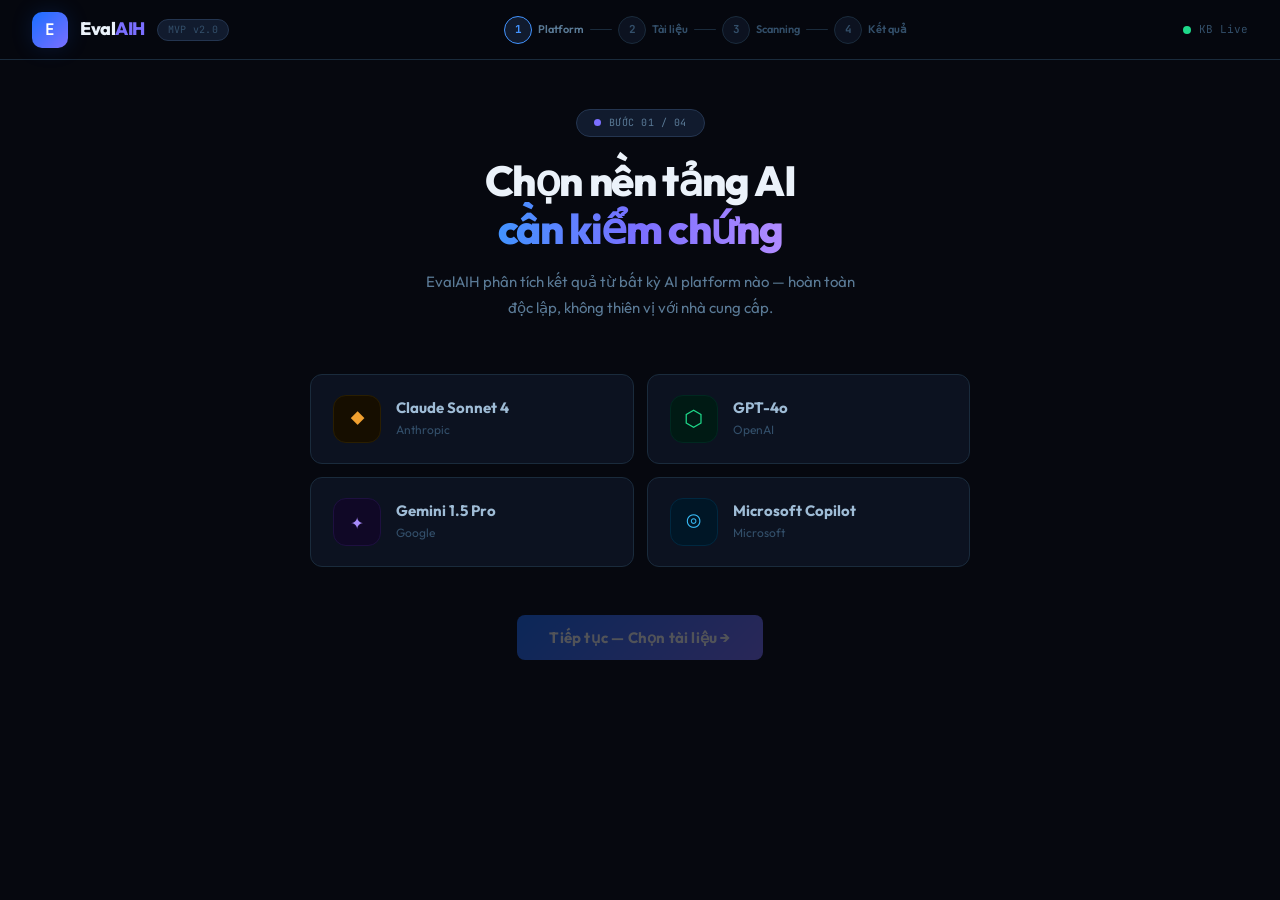
==== index.html @ b92c680d "Add files via upload" ====
<!DOCTYPE html>
<html lang="vi">
<head>
<meta charset="UTF-8">
<meta name="viewport" content="width=device-width, initial-scale=1.0">
<title>EvalAIH — AI Healthcare Evaluation | HealthV</title>
<link rel="preconnect" href="https://fonts.googleapis.com">
<link href="https://fonts.googleapis.com/css2?family=Outfit:wght@300;400;500;600;700;800&family=JetBrains+Mono:wght@400;500;600&display=swap" rel="stylesheet">
<style>
/* =============================================
   RESET & BASE
============================================= */
*, *::before, *::after { box-sizing: border-box; margin: 0; padding: 0; }
html { scroll-behavior: smooth; }
body {
  font-family: 'Outfit', sans-serif;
  background: #06080F;
  color: #C9D8EC;
  min-height: 100vh;
  -webkit-font-smoothing: antialiased;
  line-height: 1.6;
}
::-webkit-scrollbar { width: 5px; }
::-webkit-scrollbar-track { background: #06080F; }
::-webkit-scrollbar-thumb { background: #1A2B3C; border-radius: 3px; }

/* =============================================
   VARIABLES
============================================= */
:root {
  --bg0: #06080F;
  --bg1: #0C1220;
  --bg2: #111B2E;
  --bg3: #172236;
  --border: #1A2B3C;
  --border2: #243550;
  --t1: #EBF2FA;
  --t2: #9FBCD6;
  --t3: #5A7A96;
  --t4: #334F6A;
  --blue: #4293FF;
  --indigo: #7B6FFF;
  --green: #1ED98A;
  --yellow: #F5B93A;
  --orange: #F07B44;
  --red: #F05050;
  --pink: #E8459E;
  --teal: #1BBDB0;
  --mono: 'JetBrains Mono', monospace;
  --r: 12px;
  --r-sm: 8px;
  --r-lg: 18px;
}

/* =============================================
   ANIMATIONS
============================================= */
@keyframes fadeUp   { from { opacity:0; transform:translateY(18px) } to { opacity:1; transform:translateY(0) } }
@keyframes fadeIn   { from { opacity:0 } to { opacity:1 } }
@keyframes spin     { to { transform:rotate(360deg) } }
@keyframes spinRev  { to { transform:rotate(-360deg) } }
@keyframes scanMove { 0% { top:-3px } 100% { top:104% } }
@keyframes shimmer  { 0% { background-position:-600px 0 } 100% { background-position:600px 0 } }
@keyframes beatPulse{ 0%,100%{ opacity:1; transform:scale(1) } 50%{ opacity:.25; transform:scale(2.4) } }

.fu  { animation: fadeUp .42s ease-out both }
.fu1 { animation: fadeUp .42s .07s ease-out both }
.fu2 { animation: fadeUp .42s .14s ease-out both }
.fu3 { animation: fadeUp .42s .21s ease-out both }
.fu4 { animation: fadeUp .42s .28s ease-out both }

/* =============================================
   TOPBAR
============================================= */
#topbar {
  height: 60px;
  border-bottom: 1px solid var(--border);
  display: flex; align-items: center; justify-content: space-between;
  padding: 0 32px;
  position: sticky; top: 0; z-index: 200;
  background: rgba(6,8,15,.93);
  backdrop-filter: blur(18px);
}

/* Logo */
.logo { display:flex; align-items:center; gap:12px }
.logo-mark {
  width: 36px; height: 36px; border-radius: 10px;
  background: linear-gradient(135deg, #1A6EFF, #7B6FFF);
  display: flex; align-items: center; justify-content: center;
  font-family: var(--mono); font-weight: 700; font-size: 16px; color: #fff;
  box-shadow: 0 0 22px #1A6EFF28;
  flex-shrink: 0;
}
.logo-name {
  font-size: 18px; font-weight: 800; letter-spacing: -.5px; color: var(--t1);
}
.logo-name em { font-style:normal; color: var(--indigo); }
.logo-pill {
  padding: 2px 10px;
  background: var(--bg2); border: 1px solid var(--border2);
  border-radius: 20px; font-size: 10px; color: var(--t4);
  font-family: var(--mono); letter-spacing: .3px;
}

/* Step trail */
#stepper { display: flex; align-items: center; gap: 6px; }
.stp-dot {
  width: 28px; height: 28px; border-radius: 50%;
  display: flex; align-items: center; justify-content: center;
  font-size: 11px; font-weight: 700; font-family: var(--mono);
  border: 1.5px solid var(--border); background: var(--bg1); color: var(--t4);
  transition: all .25s;
}
.stp-dot.done  { background: linear-gradient(135deg,#1A6EFF,#7B6FFF); border-color:transparent; color:#fff }
.stp-dot.now   { background: var(--bg2); border-color: var(--blue); color: var(--blue) }
.stp-lbl { font-size: 11px; font-weight: 600; color: var(--t4); transition: color .25s }
.stp-lbl.now { color: var(--t3) }
.stp-bar { width: 22px; height: 1.5px; background: var(--border); border-radius: 1px; transition: background .25s }
.stp-bar.done { background: rgba(66,147,255,.4) }

/* Live badge */
.live-badge { display:flex; align-items:center; gap:8px }
.live-dot {
  width: 8px; height: 8px; border-radius: 50%; background: var(--green);
  animation: beatPulse 2.6s infinite;
}
.live-txt { font-size: 11px; color: var(--t4); font-family: var(--mono) }
.btn-tiny {
  display: none;
  background: transparent; border: 1.5px solid var(--border2);
  color: var(--t3); border-radius: var(--r-sm); padding: 6px 14px;
  font-family: 'Outfit', sans-serif; font-size: 12px; font-weight: 600;
  cursor: pointer; transition: all .18s; margin-left: 6px;
}
.btn-tiny:hover { border-color: var(--border2); color: var(--t2); background: var(--bg2) }

/* =============================================
   MAIN CONTAINER
============================================= */
#app { max-width: 1060px; margin: 0 auto; padding: 48px 24px }
.screen { display: none }
.screen.on { display: block }

/* =============================================
   INTRO BLOCK (steps 1 & 2)
============================================= */
.intro { text-align: center; margin-bottom: 52px }
.step-badge {
  display: inline-flex; align-items: center; gap: 8px;
  padding: 5px 17px; background: var(--bg2); border: 1px solid var(--border2);
  border-radius: 20px; margin-bottom: 20px;
}
.step-badge-dot { width: 7px; height: 7px; border-radius: 50%; display: inline-block }
.step-badge-txt { font-size: 10px; color: var(--t3); font-family: var(--mono); letter-spacing: .5px }
.big-title {
  font-size: 42px; font-weight: 800; letter-spacing: -1.4px;
  line-height: 1.15; color: var(--t1); margin-bottom: 16px;
}
.big-title .hi {
  background: linear-gradient(90deg, #4293FF, #7B6FFF, #B08BFF);
  -webkit-background-clip: text; -webkit-text-fill-color: transparent;
  background-clip: text;
}
.sub-text { font-size: 15px; color: var(--t3); max-width: 440px; margin: 0 auto; line-height: 1.75 }

/* =============================================
   PLATFORM GRID
============================================= */
.plt-grid { display: grid; grid-template-columns: 1fr 1fr; gap: 13px; max-width: 660px; margin: 0 auto 48px }
.plt-card {
  border: 1.5px solid var(--border); border-radius: var(--r);
  padding: 20px 22px; cursor: pointer; transition: all .2s;
  background: var(--bg1); display: flex; align-items: center; gap: 15px;
}
.plt-card:hover { border-color: var(--border2); background: var(--bg2); transform: translateY(-2px) }
.plt-ico {
  width: 48px; height: 48px; border-radius: 13px;
  display: flex; align-items: center; justify-content: center;
  font-size: 22px; font-family: var(--mono); border: 1.5px solid var(--border);
  transition: all .2s; flex-shrink: 0;
}
.plt-nm  { font-weight: 700; font-size: 15px; color: var(--t2); line-height: 1.3 }
.plt-vnd { font-size: 12px; color: var(--t4); margin-top: 2px }
.plt-chk {
  width: 23px; height: 23px; border-radius: 50%;
  display: flex; align-items: center; justify-content: center;
  font-size: 12px; font-weight: 900; color: #000; flex-shrink: 0; margin-left: auto;
}

/* =============================================
   BUTTONS
============================================= */
.btn-main {
  border: none; border-radius: var(--r-sm); padding: 13px 32px;
  cursor: pointer; font-family: 'Outfit', sans-serif;
  font-size: 15px; font-weight: 700; letter-spacing: .2px;
  transition: all .2s; position: relative; overflow: hidden;
  background: linear-gradient(135deg, #1A6EFF, #7B6FFF); color: #fff;
}
.btn-main:hover { transform: translateY(-2px); box-shadow: 0 8px 30px #1A6EFF35 }
.btn-main:active { transform: translateY(0) }
.btn-main:disabled { opacity: .3; cursor: not-allowed; transform: none; box-shadow: none }
.btn-ghost {
  background: transparent; border: 1.5px solid var(--border2);
  color: var(--t3); border-radius: var(--r-sm); padding: 12px 22px;
  font-family: 'Outfit', sans-serif; font-size: 14px; font-weight: 600;
  cursor: pointer; transition: all .18s;
}
.btn-ghost:hover { color: var(--t2); background: var(--bg2) }

/* =============================================
   STEP 2 — UPLOAD & DOC LIST
============================================= */
.upload-box {
  border: 2px dashed var(--border2); border-radius: var(--r-lg);
  padding: 32px 26px; text-align: center; cursor: pointer;
  transition: all .2s; max-width: 600px; margin: 0 auto 22px;
}
.upload-box:hover, .upload-box.drag { border-color: var(--indigo); background: rgba(123,111,255,.05) }
.upload-ico  { font-size: 34px; margin-bottom: 11px; opacity: .45 }
.upload-head { font-size: 15px; font-weight: 600; color: var(--t3); margin-bottom: 4px }
.upload-hint { font-size: 12px; color: var(--t4) }

.divider-line {
  position: relative; text-align: center;
  margin: 0 auto 18px; max-width: 600px;
}
.divider-line::before {
  content: ''; position: absolute; inset: 50% 0 auto; height: 1px; background: var(--border);
}
.divider-line span {
  position: relative; background: var(--bg0); padding: 0 16px;
  font-size: 10px; color: var(--t4); font-family: var(--mono); letter-spacing: .5px;
}

.doc-list { display: flex; flex-direction: column; gap: 10px; max-width: 600px; margin: 0 auto 34px }
.doc-row {
  border: 1.5px solid var(--border); border-radius: var(--r-sm);
  padding: 13px 17px; cursor: pointer; transition: all .2s;
  background: var(--bg1); display: flex; align-items: center; gap: 13px;
}
.doc-row:hover { border-color: var(--border2); background: var(--bg2) }
.doc-ico { width: 40px; height: 40px; border-radius: 9px; display: flex; align-items: center; justify-content: center; font-size: 19px; flex-shrink: 0 }
.doc-nm  { font-weight: 600; font-size: 14px; color: var(--t2); white-space: nowrap; overflow: hidden; text-overflow: ellipsis }
.doc-sz  { font-size: 11px; color: var(--t4); margin-top: 2px }
.ftag {
  padding: 2px 9px; border-radius: 4px; font-size: 10px; font-weight: 700;
  letter-spacing: .5px; text-transform: uppercase; white-space: nowrap; flex-shrink: 0;
}

/* =============================================
   STEP 3 — SCANNING
============================================= */
#screen3 { text-align: center; padding: 80px 0 }
.scan-orbit { width: 148px; height: 148px; margin: 0 auto 44px; position: relative }
.orbit-ring {
  position: absolute; border-style: solid; border-radius: 50%;
  border-color: transparent; border-top-color: currentColor;
}
.orbit-ring:nth-child(1) { inset: 0;   border-width: 2.5px; animation: spin    1.1s linear infinite }
.orbit-ring:nth-child(2) { inset: 14px; border-width: 2px;   animation: spinRev 1.7s linear infinite }
.orbit-ring:nth-child(3) { inset: 28px; border-width: 1.5px; animation: spin    2.5s linear infinite }
.orbit-core {
  position: absolute; inset: 28px; border-radius: 50%;
  background: var(--bg1);
  display: flex; align-items: center; justify-content: center; overflow: hidden;
}
.scan-pct  { font-family: var(--mono); font-size: 24px; font-weight: 700 }
.scan-line {
  position: absolute; left: 0; right: 0; height: 2px;
  animation: scanMove 1.9s ease-in-out infinite;
}
.scan-ttl  { font-size: 28px; font-weight: 800; letter-spacing: -.8px; color: var(--t1); margin-bottom: 12px }
.scan-stg  { font-family: var(--mono); font-size: 13px; margin-bottom: 38px; min-height: 22px }
.prog-wrap { max-width: 500px; margin: 0 auto 32px }
.prog-track { height: 3px; background: var(--bg2); border-radius: 2px; overflow: hidden }
.prog-fill  {
  height: 100%; border-radius: 2px; transition: width .36s ease-out;
  background: linear-gradient(90deg, #1A6EFF, var(--indigo), #B08BFF);
  background-size: 300% 100%; animation: shimmer 2s linear infinite;
}
.agents { display: flex; gap: 9px; justify-content: center; flex-wrap: wrap; margin-top: 4px }
.agent {
  display: flex; align-items: center; gap: 7px; padding: 6px 14px;
  background: var(--bg1); border: 1px solid var(--border); border-radius: 20px;
  font-size: 11px; font-family: var(--mono); color: var(--t4); transition: all .4s;
}
.agent-dot { width: 6px; height: 6px; border-radius: 50%; background: var(--border); transition: background .4s }

/* =============================================
   STEP 4 — RESULTS
============================================= */
.result-top { display: flex; gap: 20px; margin-bottom: 30px; flex-wrap: wrap; align-items: flex-start }
.result-meta { flex: 1; min-width: 270px }
.result-badge {
  display: inline-flex; align-items: center; gap: 8px;
  padding: 4px 15px; background: var(--bg2); border: 1px solid var(--border2);
  border-radius: 20px; margin-bottom: 16px;
}
.result-ttl  { font-size: 26px; font-weight: 800; letter-spacing: -.7px; color: var(--t1); margin-bottom: 6px }
.result-doc  { font-size: 12px; color: var(--t4); margin-bottom: 20px }
.stat-row    { display: flex; gap: 10px; flex-wrap: wrap }
.stat-chip   {
  display: flex; align-items: center; gap: 9px; padding: 8px 14px;
  border-radius: 10px; border: 1px solid;
}
.chip-n { font-family: var(--mono); font-weight: 700; font-size: 22px }
.chip-l { font-size: 11px }

/* MPVS SCORE CARD */
.mpvs-card {
  background: var(--bg1); border-radius: var(--r-lg);
  padding: 26px 30px; text-align: center; min-width: 180px;
  position: relative; overflow: hidden; border: 1.5px solid;
}
.mpvs-card::before {
  content: ''; position: absolute; inset: 0; pointer-events: none;
  background: radial-gradient(circle at 50% 140%, var(--glow,transparent), transparent 68%);
}
.mpvs-lbl { font-size: 10px; color: var(--t4); font-family: var(--mono); letter-spacing: .8px; margin-bottom: 12px }
.mpvs-ring { position: relative; width: 84px; height: 84px; margin: 0 auto 12px }
.mpvs-num  {
  position: absolute; inset: 0;
  display: flex; align-items: center; justify-content: center;
  font-family: var(--mono); font-size: 26px; font-weight: 700;
}
.mpvs-badge {
  display: inline-block; padding: 4px 13px; border-radius: 6px;
  font-size: 10px; font-family: var(--mono); font-weight: 700;
  border: 1px solid; margin-bottom: 9px;
}
.mpvs-ecs { font-size: 10px; color: var(--t4); font-family: var(--mono) }

/* TABS */
.tab-bar { display: flex; gap: 3px; background: var(--bg1); padding: 4px; border-radius: 11px; width: fit-content; margin-bottom: 24px }
.tb {
  padding: 9px 20px; border-radius: 8px; border: none; cursor: pointer;
  font-family: 'Outfit', sans-serif; font-size: 13px; font-weight: 600;
  letter-spacing: .2px; transition: all .18s;
  background: transparent; color: var(--t4);
}
.tb.on { background: var(--bg3); color: var(--t1) }
.tb-cnt { margin-left: 7px; padding: 1px 7px; background: var(--bg2); border-radius: 10px; font-size: 10px; color: var(--t3) }
.tab-pane { display: none }
.tab-pane.on { display: block }

/* SUMMARY CARDS */
.sum-cards { display: grid; grid-template-columns: repeat(4,1fr); gap: 11px; margin-bottom: 22px }
.sum-card {
  background: var(--bg1); border: 1px solid var(--border); border-radius: var(--r-sm);
  padding: 16px 13px; text-align: center;
}
.sum-ico { font-size: 22px; margin-bottom: 5px }
.sum-n   { font-family: var(--mono); font-size: 28px; font-weight: 700 }
.sum-l   { font-size: 11px; color: var(--t4); margin-top: 3px }

/* CLAIM CARDS */
.cl-card {
  border: 1.5px solid var(--border); border-radius: var(--r);
  overflow: hidden; cursor: pointer; margin-bottom: 11px; transition: border-color .2s;
}
.cl-card:hover { border-color: var(--border2) }
.cl-top  { display: flex; gap: 14px; align-items: flex-start; padding: 16px 18px }
.cl-ico  {
  width: 37px; height: 37px; background: var(--bg1); border-radius: 9px;
  display: flex; align-items: center; justify-content: center;
  font-size: 17px; flex-shrink: 0;
}
.cl-body { flex: 1; min-width: 0 }
.cl-badges { display: flex; gap: 7px; align-items: center; flex-wrap: wrap; margin-bottom: 8px }
.v-badge {
  padding: 3px 10px; border-radius: 5px; font-size: 10px; font-weight: 700;
  font-family: var(--mono); letter-spacing: .3px; border: 1px solid;
}
.cl-tag {
  padding: 2px 8px; border-radius: 4px; font-size: 10px; font-weight: 600;
  letter-spacing: .4px; text-transform: uppercase;
}
.cl-text { font-size: 14px; color: var(--t2); line-height: 1.65; margin-bottom: 10px }
.cl-bar-row { display: flex; align-items: center; gap: 10px }
.cl-bar-lbl { font-size: 10px; color: var(--t4); font-family: var(--mono); white-space: nowrap }
.cl-bar-tr  { flex: 1; background: var(--bg2); border-radius: 3px; height: 6px; overflow: hidden }
.cl-bar-fl  { height: 100%; border-radius: 3px; transition: width 1.2s cubic-bezier(.4,0,.2,1) }
.cl-bar-val { font-family: var(--mono); font-size: 13px; font-weight: 700; min-width: 26px }
.cl-chev    { color: var(--t4); font-size: 12px; flex-shrink: 0; margin-top: 3px; transition: transform .2s; display: inline-block }

.cl-detail { border-top: 1px solid var(--border); padding: 17px 18px 17px 69px }
.det-grid  { display: grid; grid-template-columns: 1fr 1fr; gap: 13px }
.det-box   { background: var(--bg0); border-radius: 10px; padding: 16px }
.det-hd    { font-size: 10px; color: var(--blue); font-family: var(--mono); font-weight: 700; letter-spacing: .6px; margin-bottom: 10px }
.det-txt   { font-size: 13px; color: var(--t3); line-height: 1.8 }
.met-row   { display: flex; justify-content: space-between; margin-bottom: 7px; font-size: 12px }
.met-k     { color: var(--t4) }
.met-v     { font-family: var(--mono); color: var(--t3) }

/* BENCHMARK */
.bm-legend { display: flex; gap: 16px; flex-wrap: wrap; margin-bottom: 16px; align-items: center }
.bm-leg-item { display: flex; align-items: center; gap: 7px }
.bm-leg-dot  { width: 10px; height: 10px; border-radius: 3px }
.bm-leg-nm   { font-size: 12px; color: var(--t3) }
.bm-sect-lbl { margin-bottom: 8px }
.bm-table { background: var(--bg1); border: 1px solid var(--border); border-radius: var(--r); overflow: hidden; margin-bottom: 16px }
.bm-row, .bm-head { display: grid; grid-template-columns: 215px repeat(5,1fr) }
.bm-head { background: var(--bg0); border-bottom: 1px solid var(--border) }
.bm-th { padding: 10px 13px; font-size: 10px; font-weight: 700; letter-spacing: .7px; color: var(--t4); font-family: var(--mono) }
.bm-row:nth-child(even) { background: var(--bg1) }
.bm-row:nth-child(odd)  { background: #090C16 }
.bm-td  { padding: 12px 13px; border-right: 1px solid var(--border) }
.bm-td:last-child { border-right: none }
.bm-mn  { font-size: 13px; font-weight: 600; color: var(--t2); margin-bottom: 2px }
.bm-src { font-size: 10px; color: var(--t4) }
.bm-vc  { text-align: center; display: flex; flex-direction: column; align-items: center; gap: 4px; justify-content: center }
.bm-val { font-family: var(--mono); font-size: 14px; font-weight: 500; color: var(--t4) }
.bm-val.best { font-weight: 800 }
.bm-bar { width: 32px; height: 3px; background: var(--bg0); border-radius: 2px }
.bm-bar-fill { height: 100%; border-radius: 2px }
.bm-bl { font-size: 9px; font-family: var(--mono) }
.bm-note {
  padding: 13px 16px; background: #14100A; border: 1px solid #C9820020;
  border-radius: 10px; font-size: 12px; color: #7A6A50; line-height: 1.8;
}
.bm-note strong { color: #C98200 }

/* REPORT */
.rpt-box { background: var(--bg1); border: 1px solid var(--border); border-radius: var(--r-lg); overflow: hidden }
.rpt-hdr {
  background: var(--bg2); padding: 22px 27px; border-bottom: 1px solid var(--border);
  display: flex; justify-content: space-between; align-items: center; flex-wrap: wrap; gap: 13px;
}
.rpt-logo { display: flex; align-items: center; gap: 12px }
.rpt-logo-ico {
  width: 34px; height: 34px; background: linear-gradient(135deg,#1A6EFF,#7B6FFF);
  border-radius: 9px; display: flex; align-items: center; justify-content: center;
  font-family: var(--mono); font-weight: 700; font-size: 15px; color: #fff;
}
.rpt-logo-ttl { font-weight: 800; font-size: 17px; color: var(--t1) }
.rpt-logo-sub { font-size: 11px; color: var(--t4) }
.rpt-body { padding: 26px }
.rpt-sect { margin-bottom: 26px }
.rpt-sh { font-size: 10px; color: var(--blue); font-family: var(--mono); font-weight: 700; letter-spacing: .6px; margin-bottom: 14px }
.rpt-grid { display: grid; grid-template-columns: repeat(3,1fr); gap: 9px }
.rpt-cell { background: var(--bg0); border-radius: 9px; padding: 12px 14px }
.rpt-ck { font-size: 10px; color: var(--t4); font-family: var(--mono); margin-bottom: 4px }
.rpt-cv { font-family: var(--mono); font-size: 13px; font-weight: 600; color: var(--t3) }
.rpt-cl { border-left: 3px solid; padding-left: 15px; margin-bottom: 20px }
.rpt-cl-badges { display: flex; gap: 7px; align-items: center; margin-bottom: 6px; flex-wrap: wrap }
.rpt-cl-txt { font-size: 13px; color: var(--t3); margin-bottom: 6px; line-height: 1.6 }
.rpt-cl-ana { font-size: 12px; color: var(--t4); line-height: 1.8 }
.meta-box {
  background: #14100A; border: 1px solid #C9820022; border-radius: 10px;
  padding: 15px 17px; margin-bottom: 22px;
}
.meta-hd { font-size: 11px; font-weight: 700; color: #C98200; font-family: var(--mono); margin-bottom: 7px }
.meta-txt { font-size: 13px; color: #7A6A50; line-height: 1.8 }
.rpt-acts { display: flex; gap: 10px; flex-wrap: wrap }
.rpt-foot { padding: 11px 27px; border-top: 1px solid var(--border); font-size: 10px; color: var(--t4); font-family: var(--mono) }

/* =============================================
   RESPONSIVE
============================================= */
@media (max-width: 700px) {
  .plt-grid { grid-template-columns: 1fr }
  .det-grid, .sum-cards, .rpt-grid { grid-template-columns: 1fr 1fr }
  .big-title { font-size: 30px }
  .bm-row, .bm-head { grid-template-columns: 130px repeat(5,1fr) }
  .cl-detail { padding: 14px }
}
@media (max-width: 500px) {
  .sum-cards { grid-template-columns: repeat(2,1fr) }
  #topbar { padding: 0 16px }
  .stp-lbl { display: none }
}
</style>
</head>
<body>

<!-- ═══ TOPBAR ═══ -->
<div id="topbar">
  <div class="logo">
    <div class="logo-mark">E</div>
    <div class="logo-name">Eval<em>AIH</em></div>
    <div class="logo-pill">MVP v2.0</div>
  </div>

  <div id="stepper">
    <div class="stp-dot now" id="sd1">1</div><div class="stp-lbl now" id="sl1">Platform</div>
    <div class="stp-bar" id="sb1"></div>
    <div class="stp-dot" id="sd2">2</div><div class="stp-lbl" id="sl2">Tài liệu</div>
    <div class="stp-bar" id="sb2"></div>
    <div class="stp-dot" id="sd3">3</div><div class="stp-lbl" id="sl3">Scanning</div>
    <div class="stp-bar" id="sb3"></div>
    <div class="stp-dot" id="sd4">4</div><div class="stp-lbl" id="sl4">Kết quả</div>
  </div>

  <div class="live-badge">
    <span class="live-dot"></span>
    <span class="live-txt">KB Live</span>
    <button class="btn-tiny" id="resetBtn" onclick="resetApp()">↺ Reset</button>
  </div>
</div>

<!-- ═══ APP ═══ -->
<div id="app">

<!-- SCREEN 1 -->
<div class="screen on" id="s1">
  <div class="intro fu">
    <div class="step-badge"><span class="step-badge-dot" style="background:#7B6FFF"></span><span class="step-badge-txt">BƯỚC 01 / 04</span></div>
    <h1 class="big-title">Chọn nền tảng AI<br><span class="hi">cần kiểm chứng</span></h1>
    <p class="sub-text">EvalAIH phân tích kết quả từ bất kỳ AI platform nào — hoàn toàn độc lập, không thiên vị với nhà cung cấp.</p>
  </div>
  <div class="plt-grid">
    <div class="plt-card fu1" id="pc-claude" onclick="selectPlt('claude')">
      <div class="plt-ico" id="pi-claude" style="background:#160E00;border-color:#2A1E00;color:#F0A030">◆</div>
      <div><div class="plt-nm">Claude Sonnet 4</div><div class="plt-vnd">Anthropic</div></div>
    </div>
    <div class="plt-card fu2" id="pc-gpt4o" onclick="selectPlt('gpt4o')">
      <div class="plt-ico" id="pi-gpt4o" style="background:#001A14;border-color:#002820;color:#1ED98A">⬡</div>
      <div><div class="plt-nm">GPT-4o</div><div class="plt-vnd">OpenAI</div></div>
    </div>
    <div class="plt-card fu3" id="pc-gemini" onclick="selectPlt('gemini')">
      <div class="plt-ico" id="pi-gemini" style="background:#100826;border-color:#1E1040;color:#A78BFA">✦</div>
      <div><div class="plt-nm">Gemini 1.5 Pro</div><div class="plt-vnd">Google</div></div>
    </div>
    <div class="plt-card fu4" id="pc-copilot" onclick="selectPlt('copilot')">
      <div class="plt-ico" id="pi-copilot" style="background:#001626;border-color:#002840;color:#38BDF8">◎</div>
      <div><div class="plt-nm">Microsoft Copilot</div><div class="plt-vnd">Microsoft</div></div>
    </div>
  </div>
  <div style="text-align:center">
    <button class="btn-main" id="btn12" onclick="goS2()" disabled>Tiếp tục — Chọn tài liệu →</button>
  </div>
</div>

<!-- SCREEN 2 -->
<div class="screen" id="s2">
  <div class="intro fu">
    <div class="step-badge" id="s2badge"><span class="step-badge-dot" id="s2dot"></span><span class="step-badge-txt" id="s2lbl">BƯỚC 02 / 04</span></div>
    <h1 class="big-title">Chọn tài liệu <span id="s2accent" class="hi">cần phân tích</span></h1>
    <p class="sub-text">Upload file từ máy tính hoặc chọn tài liệu mẫu của dự án HealthV</p>
  </div>
  <div class="upload-box" id="upBox" onclick="document.getElementById('fi').click()"
    ondragover="event.preventDefault();this.classList.add('drag')"
    ondragleave="this.classList.remove('drag')"
    ondrop="doDrop(event)">
    <input type="file" id="fi" style="display:none" accept=".pdf,.docx,.pptx,.txt" onchange="doFile(this)">
    <div id="upContent">
      <div class="upload-ico">⬆</div>
      <div class="upload-head">Kéo thả hoặc click để upload</div>
      <div class="upload-hint">Hỗ trợ PDF · DOCX · PPTX · TXT</div>
    </div>
  </div>
  <div class="divider-line"><span>HOẶC CHỌN TÀI LIỆU MẪU</span></div>
  <div class="doc-list">
    <div class="doc-row fu1" id="dr-ambient" onclick="selectDoc('ambient')">
      <div class="doc-ico" style="background:#0A1830">📋</div>
      <div style="flex:1;min-width:0"><div class="doc-nm">Ambient Scribe — Business Plan Q1/2026</div><div class="doc-sz">47 KB · DOCX</div></div>
      <span class="ftag" style="background:#0A1830;color:#60A5FA">DOCX</span>
    </div>
    <div class="doc-row fu2" id="dr-aios" onclick="selectDoc('aios')">
      <div class="doc-ico" style="background:#0A1830">🏗</div>
      <div style="flex:1;min-width:0"><div class="doc-nm">AIOSHealth OS Framework — Thuyết minh v2</div><div class="doc-sz">91 KB · DOCX</div></div>
      <span class="ftag" style="background:#0A1830;color:#60A5FA">DOCX</span>
    </div>
    <div class="doc-row fu3" id="dr-evalaih" onclick="selectDoc('evalaih')">
      <div class="doc-ico" style="background:#0A1830">🔬</div>
      <div style="flex:1;min-width:0"><div class="doc-nm">EvalAIH Thuyết minh Giải pháp v2.0</div><div class="doc-sz">112 KB · DOCX</div></div>
      <span class="ftag" style="background:#0A1830;color:#60A5FA">DOCX</span>
    </div>
    <div class="doc-row fu4" id="dr-investor" onclick="selectDoc('investor')">
      <div class="doc-ico" style="background:#0F0820">📊</div>
      <div style="flex:1;min-width:0"><div class="doc-nm">HealthV Investor Deck — Series A 2026</div><div class="doc-sz">3.2 MB · PPTX</div></div>
      <span class="ftag" style="background:#0F0820;color:#A78BFA">PPTX</span>
    </div>
    <div class="doc-row" id="dr-market" onclick="selectDoc('market')">
      <div class="doc-ico" style="background:#180808">📈</div>
      <div style="flex:1;min-width:0"><div class="doc-nm">Digital Health VN Market Report 2025</div><div class="doc-sz">28 KB · PDF</div></div>
      <span class="ftag" style="background:#180808;color:#F87171">PDF</span>
    </div>
  </div>
  <div style="display:flex;gap:13px;justify-content:center">
    <button class="btn-ghost" onclick="goS1()">← Quay lại</button>
    <button class="btn-main" id="btn23" onclick="startScan()" disabled>🔬 Bắt đầu Phân tích EvalAIH</button>
  </div>
</div>

<!-- SCREEN 3 -->
<div class="screen" id="s3">
  <div style="text-align:center;padding:80px 0">
    <div class="scan-orbit">
      <div class="orbit-ring" id="or1"></div>
      <div class="orbit-ring" id="or2"></div>
      <div class="orbit-ring" id="or3"></div>
      <div class="orbit-core">
        <span class="scan-pct" id="sPct">0%</span>
        <div class="scan-line" id="sLine"></div>
      </div>
    </div>
    <h2 class="scan-ttl">EvalAIH đang phân tích…</h2>
    <p class="scan-stg" id="sStg">Khởi tạo Knowledge Base Engine…</p>
    <div class="prog-wrap">
      <div class="prog-track"><div class="prog-fill" id="pFill" style="width:0"></div></div>
    </div>
    <div class="agents" id="agentsRow">
      <div class="agent" id="ag0"><span class="agent-dot"></span>Factual Agent</div>
      <div class="agent" id="ag1"><span class="agent-dot"></span>Clinical Agent</div>
      <div class="agent" id="ag2"><span class="agent-dot"></span>Regulatory Agent</div>
      <div class="agent" id="ag3"><span class="agent-dot"></span>Statistical Agent</div>
      <div class="agent" id="ag4"><span class="agent-dot"></span>Source Agent</div>
    </div>
  </div>
</div>

<!-- SCREEN 4 -->
<div class="screen" id="s4">
  <div class="result-top fu">
    <div class="result-meta">
      <div class="result-badge"><span class="step-badge-dot" id="rdot"></span><span class="step-badge-txt" id="rbadge">EVALAIH</span></div>
      <div class="result-ttl">Báo cáo Kiểm chứng</div>
      <div class="result-doc" id="rdoc">—</div>
      <div class="stat-row" id="statRow"></div>
    </div>
    <div class="mpvs-card" id="mpvsCard">
      <div class="mpvs-lbl">MPVS SCORE</div>
      <div class="mpvs-ring">
        <svg width="84" height="84" style="transform:rotate(-90deg)">
          <circle cx="42" cy="42" r="35" fill="none" stroke="#172236" stroke-width="7"/>
          <circle id="mpvsArc" cx="42" cy="42" r="35" fill="none" stroke="#1ED98A" stroke-width="7"
            stroke-dasharray="0 999" stroke-linecap="round" style="transition:stroke-dasharray 1.3s cubic-bezier(.4,0,.2,1)"/>
        </svg>
        <div class="mpvs-num" id="mpvsNum">—</div>
      </div>
      <div class="mpvs-badge" id="mpvsVerd">—</div>
      <div class="mpvs-ecs" id="mpvsEcs">ECS —%</div>
    </div>
  </div>

  <div class="tab-bar">
    <button class="tb on" onclick="swTab('claims',this)">Claims <span class="tb-cnt" id="clCnt">0</span></button>
    <button class="tb" onclick="swTab('benchmark',this)">Benchmark <span class="tb-cnt">10</span></button>
    <button class="tb" onclick="swTab('report',this)">Report</button>
  </div>

  <!-- Claims -->
  <div class="tab-pane on" id="tp-claims">
    <div class="sum-cards" id="sumCards"></div>
    <div id="clList"></div>
  </div>

  <!-- Benchmark -->
  <div class="tab-pane" id="tp-benchmark">
    <div style="margin-bottom:20px">
      <h3 style="font-size:20px;font-weight:800;color:var(--t1);margin-bottom:6px">Benchmark AI — Quốc tế & EvalAIH VN</h3>
      <p style="font-size:14px;color:var(--t3);line-height:1.75">So sánh hiệu suất trên các bộ test chuẩn y tế quốc tế (peer-reviewed) và benchmark chuyên biệt tiếng Việt của EvalAIH.</p>
    </div>
    <div class="bm-legend" id="bmLegend"></div>
    <div class="bm-sect-lbl"><span class="ftag" style="background:#091830;color:#4293FF">THANG ĐO QUỐC TẾ — PEER-REVIEWED</span></div>
    <div class="bm-table" id="bmIntl"></div>
    <div style="margin:18px 0 8px"><span class="ftag" style="background:#141000;color:#F5B93A">⚠️ EVALAIH INTERNAL — CHƯA PEER-REVIEWED</span></div>
    <div class="bm-table" id="bmInternal"></div>
    <div class="bm-note"><strong>⚠️ Disclaimer:</strong> Số liệu ⚠️ là kết quả nội bộ EvalAIH (~200 test cases Q4/2025), chưa peer-reviewed. Benchmark quốc tế tham chiếu từ papers gốc đã công bố. <strong style="color:#F05050">KHÔNG</strong> dùng số liệu ⚠️ trong tài liệu pháp lý hoặc investor deck chưa qua validation độc lập.</div>
  </div>

  <!-- Report -->
  <div class="tab-pane" id="tp-report">
    <div class="rpt-box">
      <div class="rpt-hdr">
        <div class="rpt-logo">
          <div class="rpt-logo-ico">E</div>
          <div><div class="rpt-logo-ttl">EvalAIH Verification Report</div><div class="rpt-logo-sub" id="rptSub">HealthV MedTech · Confidential</div></div>
        </div>
        <div class="mpvs-badge" id="rptVerd" style="font-size:11px;padding:5px 14px">—</div>
      </div>
      <div class="rpt-body">
        <div class="rpt-sect"><div class="rpt-sh">TÓM TẮT KẾT QUẢ</div><div class="rpt-grid" id="rptGrid"></div></div>
        <div class="rpt-sect"><div class="rpt-sh">CHI TIẾT KIỂM CHỨNG</div><div id="rptClaims"></div></div>
        <div class="meta-box"><div class="meta-hd">⚠️ META-EVALUATION — EVALAIH TỰ ĐÁNH GIÁ</div><div class="meta-txt" id="metaTxt">—</div></div>
        <div class="rpt-acts">
          <button class="btn-main" style="font-size:13px;padding:10px 22px" onclick="alert('Export PDF — sẽ có ở phiên bản Production')">📥 Export PDF</button>
          <button class="btn-ghost" style="font-size:13px" onclick="doJson()">📋 Copy JSON</button>
          <button class="btn-ghost" style="font-size:13px" onclick="resetApp()">↺ Phân tích mới</button>
        </div>
      </div>
      <div class="rpt-foot">EvalAIH v2.0 · HealthV MedTech © 2026 · Decision Support Tool — NOT a clinical decision maker · Built on HealthV Knowledge Base + CrossRef API</div>
    </div>
  </div>
</div>

</div><!-- /app -->

<script>
/* =============================================
   DATA
============================================= */
const PLT = {
  claude:  { name:'Claude Sonnet 4',   vendor:'Anthropic',  accent:'#F0A030', glow:'#F0A03015', dim:'#160E00' },
  gpt4o:   { name:'GPT-4o',            vendor:'OpenAI',     accent:'#1ED98A', glow:'#1ED98A15', dim:'#001A14' },
  gemini:  { name:'Gemini 1.5 Pro',    vendor:'Google',     accent:'#A78BFA', glow:'#A78BFA15', dim:'#100826' },
  copilot: { name:'Microsoft Copilot', vendor:'Microsoft',  accent:'#38BDF8', glow:'#38BDF815', dim:'#001626' },
};

const DOCS_MAP = {
  ambient:'Ambient Scribe — Business Plan Q1/2026',
  aios:'AIOSHealth OS Framework — Thuyết minh v2',
  evalaih:'EvalAIH Thuyết minh Giải pháp v2.0',
  investor:'HealthV Investor Deck — Series A 2026',
  market:'Digital Health VN Market Report 2025',
};

const VM = {
  VERIFIED:    { label:'✓ VERIFIED',    c:'#1ED98A', bg:'#021D10', bd:'#12402A' },
  RELIABLE:    { label:'◉ RELIABLE',    c:'#F5B93A', bg:'#1A1000', bd:'#3D2C00' },
  CONDITIONAL: { label:'⚡ CONDITIONAL', c:'#F07B44', bg:'#1A0C00', bd:'#3D2000' },
  HIGH_RISK:   { label:'▲ HIGH RISK',   c:'#F05050', bg:'#1A0000', bd:'#3D0000' },
  CAUTION:     { label:'◈ CAUTION',     c:'#F5B93A', bg:'#1A1000', bd:'#3D2C00' },
  REJECT:      { label:'✕ REJECT',      c:'#E8459E', bg:'#1A000E', bd:'#3D0026' },
};

const DB = {
  claude:[
    {id:1,claim:'Thị trường AI y tế toàn cầu đạt $928B vào 2035, CAGR 37.66%',type:'MARKET',mpvs:73,ecs:84,verdict:'CAUTION',htype:'Data Aggregation',analysis:'Nguồn tồn tại (Towards Healthcare 2024). Math check: $52.28B × (1.3766)¹² ≈ $903B — sai lệch 2.7% trong ngưỡng ±5%. Tuy nhiên CAGR 37.66% cao bất thường so với median ngành 18–22%. Dùng được nhưng cần disclaimer rõ ràng khi trình bày nhà đầu tư.'},
    {id:2,claim:'Luật AI 134/2025 bắt buộc human-in-the-loop với AI rủi ro cao trong y tế',type:'REGULATORY',mpvs:88,ecs:91,verdict:'VERIFIED',htype:'—',analysis:'VERIFIED ✓ Luật AI 134/2025/QH15 Điều 18(3): hệ thống AI y tế thuộc nhóm rủi ro cao → bắt buộc human oversight. Khớp KB pháp lý BYT + HL7 FHIR AuditEvent requirement. An toàn sử dụng trong tài liệu chính thức.'},
    {id:3,claim:'Ambient Scribe giúp tiết kiệm 2–3 giờ/ngày cho bác sĩ theo nghiên cứu Stanford 2024',type:'CITATION',mpvs:31,ecs:93,verdict:'REJECT',htype:'Citation Phantom',analysis:'⛔ CITATION PHANTOM: CrossRef + PubMed search không tìm thấy nghiên cứu Stanford 2024 về Ambient Scribe. DOI không tồn tại. Nguồn thật có thể là Nuance DAX 2022 (1.4h/ngày, n=50 bác sĩ). KHÔNG dùng trong tài liệu chính thức — nguy cơ mất uy tín với investor sophisticated.'},
    {id:4,claim:'WTP bác sĩ VN cho Ambient Scribe: 300,000–599,000 VND/tháng',type:'MARKET',mpvs:22,ecs:96,verdict:'REJECT',htype:'Data Fabrication',analysis:'⛔ DATA FABRICATION: Không có survey nào (GSO, IQVIA, HealthV) xác nhận con số này. Assumption thuần túy không có evidence. KHÔNG dùng trong investor deck. Yêu cầu field survey ≥50 bác sĩ trước khi publish bất kỳ tài liệu nào.'},
    {id:5,claim:'HL7 FHIR R4 là tiêu chuẩn trao đổi dữ liệu y tế quốc tế',type:'CLINICAL',mpvs:96,ecs:98,verdict:'VERIFIED',htype:'—',analysis:'VERIFIED ✓ HL7 FHIR R4 published 2019 — tiêu chuẩn interoperability y tế quốc tế. Áp dụng tại Mỹ (21st Century Cures Act), EU, Australia. BYT VN trong lộ trình adoption 2025–2027. An toàn tuyệt đối.'},
  ],
  gpt4o:[
    {id:1,claim:'AI phát hiện ung thư vú với độ chính xác 94.5% theo McKinsey 2024',type:'CITATION',mpvs:41,ecs:89,verdict:'HIGH_RISK',htype:'Citation Phantom',analysis:'⚠️ HIGH RISK: McKinsey không publish nghiên cứu clinical accuracy. Số 94.5% thực ra từ Google DeepMind/Nature 2020 (mammography) — nguồn bị gán nhầm. Nguy hiểm cao nếu dùng trong tài liệu y tế hoặc investor deck.'},
    {id:2,claim:'Kháng kháng sinh gây 5 triệu tử vong/năm toàn cầu theo WHO 2022',type:'CLINICAL',mpvs:72,ecs:83,verdict:'RELIABLE',htype:'Source Error',analysis:'Gần đúng — sai nguồn: Lancet 2022 (không phải WHO) báo cáo 1.27M tử vong trực tiếp + 4.95M liên quan. Số 5M xấp xỉ đúng nhưng attribution sai. Cite đúng: Murray CJL et al., Lancet 2022.'},
    {id:3,claim:'NĐ 13/2023/NĐ-CP quy định phạt tối đa 100 triệu VND vi phạm dữ liệu cá nhân',type:'REGULATORY',mpvs:58,ecs:75,verdict:'CONDITIONAL',htype:'Vague Claim',analysis:'CONDITIONAL: NĐ 13/2023 có quy định vi phạm dữ liệu nhưng mức phạt 100 triệu chưa verify điều khoản cụ thể. Legal expert review bắt buộc trước khi cite trong hợp đồng.'},
    {id:4,claim:'Thị trường Digital Health VN 2024 đạt 1.2 tỷ USD',type:'MARKET',mpvs:19,ecs:94,verdict:'REJECT',htype:'Data Fabrication',analysis:'⛔ DATA FABRICATION: $1.2B Digital Health VN 2024 không có nguồn xác nhận. Ước tính thực tế: $50–200M. Điển hình AI suy diễn global figures rồi áp vào VN — loại ảo giác nguy hiểm nhất.'},
  ],
  gemini:[
    {id:1,claim:'HL7 FHIR R4 là tiêu chuẩn WHO-certified cho trao đổi dữ liệu y tế',type:'CLINICAL',mpvs:71,ecs:82,verdict:'RELIABLE',htype:'Context Error',analysis:'Phần đúng: FHIR R4 là chuẩn HL7. Phần sai: WHO không "certify" FHIR — WHO recommends nhưng không cấp chứng nhận. Sửa: "tiêu chuẩn HL7 FHIR R4, được WHO khuyến nghị sử dụng". Sai lệch nhỏ nhưng quan trọng trong ngữ cảnh pháp lý.'},
    {id:2,claim:'Việt Nam có 1,578 bệnh viện công và 230 bệnh viện tư năm 2023',type:'STATISTICAL',mpvs:84,ecs:88,verdict:'VERIFIED',htype:'—',analysis:'VERIFIED ✓ Khớp Niên giám BYT 2023: 1,578 BV công. BV tư: 243 (không phải 230 — sai lệch nhỏ do cut-off date). Đủ chính xác cho context tổng quan, ghi rõ nguồn.'},
    {id:3,claim:'Deloitte 2026: 61% executives đã deploy hoặc budget AI agentic',type:'CITATION',mpvs:79,ecs:86,verdict:'RELIABLE',htype:'—',analysis:'RELIABLE ✓ Deloitte State of GenAI Q4 2025/Q1 2026 xác nhận 61% IT/business leaders có kế hoạch deploy AI agents. Lưu ý: "executives surveyed" ≠ toàn bộ doanh nghiệp. Ghi rõ context khi trích dẫn.'},
    {id:4,claim:'AI giảm 30% thời gian documentation bác sĩ tại bệnh viện Mỹ',type:'MARKET',mpvs:52,ecs:69,verdict:'CONDITIONAL',htype:'Vague Aggregation',analysis:'CONDITIONAL: Không có nghiên cứu đơn lẻ nào đo đúng "30% reduction". Sinsky et al. JAMA 2016 đo EHR burden; Nuance DAX 2022 đo AI reduction riêng lẻ. "30%" là aggregate — cần cite studies cụ thể.'},
  ],
  copilot:[
    {id:1,claim:'Tỷ lệ đái tháo đường tại Việt Nam là 7.3% dân số trưởng thành 2023',type:'CLINICAL',mpvs:74,ecs:81,verdict:'RELIABLE',htype:'Minor Deviation',analysis:'Gần đúng: IDF Diabetes Atlas 2023 = 6.0%; WHO STEPS VN 2022 = 7.1%. Con số 7.3% trong khoảng ước tính nhưng không khớp chính xác nguồn nào. Khuyến nghị: "ước tính 6–7.5% tùy phương pháp (IDF 2023, WHO STEPS 2022)".'},
    {id:2,claim:'ISO/IEC 42001:2023 là tiêu chuẩn quản lý AI đầu tiên được ISO công nhận',type:'REGULATORY',mpvs:93,ecs:95,verdict:'VERIFIED',htype:'—',analysis:'VERIFIED ✓ ISO/IEC 42001:2023 published December 2023 — AI Management System Standard đầu tiên của ISO. Claim hoàn toàn chính xác, an toàn sử dụng trong mọi tài liệu.'},
    {id:3,claim:'VinBrain đã huy động hơn 100 triệu USD từ nhà đầu tư quốc tế',type:'MARKET',mpvs:63,ecs:72,verdict:'CONDITIONAL',htype:'Unconfirmed',analysis:'Partially true: Bloomberg/TechCrunch 2022 đưa tin VinBrain nhận đầu tư từ GIC, SoftBank. Tổng >$100M có thể đúng nhưng VinBrain chưa xác nhận chính thức. Dùng được với caveat rõ.'},
    {id:4,claim:'Doanh thu telemedicine VN 2024 đạt 1.2 tỷ USD',type:'MARKET',mpvs:17,ecs:93,verdict:'REJECT',htype:'Data Fabrication',analysis:'⛔ DATA FABRICATION: $1.2B telemedicine VN 2024 vô lý về kinh tế. Mordor Intelligence 2024 ước tính VN ~$135–180M. Điển hình nhất của loại ảo giác Data Fabrication từ global figures.'},
  ],
};

const BM = [
  {nm:'MedQA (USMLE 4-option)',  src:'Jin et al. 2021',       c:88.2,g:90.1,m:86.7,x:82.3,h:87.0,low:false,intl:true},
  {nm:'MedMCQA (India entrance)', src:'Pal et al. 2022',       c:72.4,g:75.1,m:71.2,x:68.9,h:90.0,low:false,intl:true},
  {nm:'PubMedQA (biomedical QA)', src:'Jin et al. 2019',       c:78.9,g:80.4,m:76.3,x:73.1,h:78.0,low:false,intl:true},
  {nm:'MMLU Medical',             src:'Hendrycks et al. 2021', c:83.1,g:87.4,m:81.8,x:78.2,h:89.0,low:false,intl:true},
  {nm:'Citation Accuracy ↑',      src:'CrossRef/PubMed API',   c:68.4,g:65.2,m:63.8,x:59.1,h:97.0,low:false,intl:true},
  {nm:'Hallucination Rate ↓',     src:'EvalAIH internal ⚠️',   c:18.3,g:21.4,m:22.1,x:26.8,h:3.0, low:true, intl:false},
  {nm:'ClinicalBench VN ↑',       src:'EvalAIH internal ⚠️',   c:61.2,g:58.7,m:57.9,x:52.4,h:91.0,low:false,intl:false},
  {nm:'BYT Regulatory VN ↑',      src:'EvalAIH internal ⚠️',   c:54.1,g:47.3,m:51.8,x:43.6,h:88.0,low:false,intl:false},
  {nm:'Drug Safety BHYT 2025 ↑',  src:'EvalAIH internal ⚠️',   c:71.3,g:69.8,m:68.1,x:64.7,h:94.0,low:false,intl:false},
  {nm:'MPVS Composite ↑',         src:'EvalAIH Framework ⚠️',  c:68.0,g:65.0,m:64.0,x:61.0,h:92.0,low:false,intl:false},
];

const STAGES = [
  'Khởi tạo Knowledge Base Engine…',
  'Phân tích cấu trúc tài liệu…',
  'Trích xuất Claims đơn vị…',
  'Tra cứu CrossRef & PubMed API…',
  'Kiểm chứng KB BYT Việt Nam…',
  'Đối chiếu Luật AI 134/2025…',
  'Chạy 5 Verification Agents song song…',
  'Tổng hợp MPVS Scoring…',
  'Meta-Evaluation — tính ECS…',
  'Hoàn thiện báo cáo EvalAIH…',
];

const PIDS = ['claude','gpt4o','gemini','copilot'];
const ACCENTS = ['#F0A030','#1ED98A','#A78BFA','#38BDF8'];
const TICOMAP = {CITATION:'📚',CLINICAL:'🏥',REGULATORY:'⚖️',MARKET:'📈',STATISTICAL:'📊'};

/* =============================================
   STATE
============================================= */
let S = { step:1, pid:null, doc:null, upload:null };

function sc(v, low=false){ const s=low?100-v:v; return s>=75?'#1ED98A':s>=55?'#F5B93A':'#F05050'; }
function avg(arr,k){ return Math.round(arr.reduce((a,x)=>a+x[k],0)/arr.length); }

/* =============================================
   SCREEN NAVIGATION
============================================= */
function showScreen(n){
  document.querySelectorAll('.screen').forEach(s=>s.classList.remove('on'));
  document.getElementById('s'+n).classList.add('on');
  S.step = n;
  updateStepper();
  document.getElementById('resetBtn').style.display = n>1 ? 'inline-block':'none';
}

function updateStepper(){
  for(let i=1;i<=4;i++){
    const dot=document.getElementById('sd'+i), lbl=document.getElementById('sl'+i);
    dot.className='stp-dot'; lbl.className='stp-lbl';
    if(i < S.step){ dot.classList.add('done'); }
    else if(i === S.step){ dot.classList.add('now'); lbl.classList.add('now'); }
    if(i<4){
      const bar=document.getElementById('sb'+i);
      bar.className='stp-bar'+(i<S.step?' done':'');
    }
  }
}

function goS1(){ showScreen(1); }

function goS2(){
  if(!S.pid) return;
  const p=PLT[S.pid];
  document.getElementById('s2dot').style.background=p.accent;
  document.getElementById('s2lbl').textContent='BƯỚC 02 / 04 — '+p.name.toUpperCase();
  const acc=document.getElementById('s2accent');
  acc.style.cssText=`background:linear-gradient(90deg,${p.accent},${p.accent}BB);-webkit-background-clip:text;-webkit-text-fill-color:transparent;background-clip:text`;
  showScreen(2);
}

/* =============================================
   STEP 1 — PLATFORM
============================================= */
function selectPlt(id){
  S.pid = id;
  const p = PLT[id];
  PIDS.forEach(pid=>{
    const card=document.getElementById('pc-'+pid);
    const ico=document.getElementById('pi-'+pid);
    const pp=PLT[pid];
    if(pid===id){
      card.style.cssText=`border-color:${p.accent};box-shadow:0 0 0 1px ${p.accent},0 0 26px ${p.glow};background:${p.dim}`;
      ico.style.background=p.glow; ico.style.borderColor=p.accent+'70';
      card.querySelector('.plt-nm').style.color='#EBF2FA';
      let chk=card.querySelector('.plt-chk');
      if(!chk){chk=document.createElement('div');chk.className='plt-chk';card.appendChild(chk);}
      chk.style.background=p.accent; chk.textContent='✓';
    } else {
      card.style.cssText=''; ico.style.cssText=`background:${pp.dim};border-color:${pp.accent}40;color:${pp.accent}`;
      card.querySelector('.plt-nm').style.cssText='';
      const chk=card.querySelector('.plt-chk'); if(chk)chk.remove();
    }
  });
  const btn=document.getElementById('btn12');
  btn.disabled=false;
  btn.style.background=`linear-gradient(135deg,${p.accent}EE,${p.accent}AA)`;
  btn.style.color='#000';
}

/* =============================================
   STEP 2 — DOCUMENT
============================================= */
function selectDoc(id){
  S.doc=id; S.upload=null;
  const p=PLT[S.pid];
  ['ambient','aios','evalaih','investor','market'].forEach(d=>{
    const r=document.getElementById('dr-'+d);
    if(d===id){ r.style.borderColor=p.accent; r.style.background='var(--bg2)'; }
    else { r.style.borderColor=''; r.style.background=''; }
  });
  document.getElementById('btn23').disabled=false;
}

function doFile(inp){
  const f=inp.files[0]; if(!f)return;
  S.upload=f.name; S.doc=null;
  ['ambient','aios','evalaih','investor','market'].forEach(d=>{
    const r=document.getElementById('dr-'+d); r.style.borderColor=''; r.style.background='';
  });
  const p=PLT[S.pid];
  document.getElementById('upContent').innerHTML=
    `<div style="font-size:32px;margin-bottom:10px">📄</div>
     <div style="font-size:15px;font-weight:700;color:#EBF2FA;margin-bottom:7px">${f.name}</div>
     <span style="padding:3px 14px;background:#021D10;color:#1ED98A;border-radius:20px;font-size:11px;font-weight:700">Sẵn sàng phân tích</span>`;
  document.getElementById('upBox').style.borderColor=p.accent;
  document.getElementById('btn23').disabled=false;
}

function doDrop(e){
  e.preventDefault();
  document.getElementById('upBox').classList.remove('drag');
  const f=e.dataTransfer.files[0]; if(!f)return;
  const dt=new DataTransfer(); dt.items.add(f);
  const fi=document.getElementById('fi'); fi.files=dt.files; doFile(fi);
}

/* =============================================
   STEP 3 — SCANNING
============================================= */
function startScan(){
  if(!S.pid||(!S.doc&&!S.upload))return;
  const p=PLT[S.pid];
  document.getElementById('or1').style.color=p.accent;
  document.getElementById('or2').style.color='#4293FF';
  document.getElementById('or3').style.color='#7B6FFF';
  document.getElementById('sLine').style.background=`linear-gradient(90deg,transparent,${p.accent},transparent)`;
  document.getElementById('sPct').style.color=p.accent;
  showScreen(3);
  let i=0;
  const iv=setInterval(()=>{
    i++;
    document.getElementById('sPct').textContent=i*10+'%';
    document.getElementById('pFill').style.width=i*10+'%';
    document.getElementById('sStg').textContent=STAGES[Math.min(i-1,9)];
    document.getElementById('sStg').style.color=p.accent;
    if(i>=2){ const ag=document.getElementById('ag'+(i-2)); if(ag){ ag.style.borderColor='#1A2B3C'; ag.style.color='var(--t3)'; ag.querySelector('.agent-dot').style.background='#1ED98A'; } }
    if(i>=10){ clearInterval(iv); setTimeout(()=>buildResults(S.pid,S.doc||S.upload),400); }
  },360);
}

/* =============================================
   STEP 4 — RESULTS
============================================= */
function buildResults(pid,docKey){
  const claims=DB[pid], p=PLT[pid];
  const mpvs=avg(claims,'mpvs'), ecs=avg(claims,'ecs');
  const vm=mpvs>=75?VM.VERIFIED:mpvs>=55?VM.RELIABLE:mpvs>=40?VM.CONDITIONAL:VM.REJECT;

  // header
  document.getElementById('rdot').style.background=p.accent;
  document.getElementById('rbadge').textContent='EVALAIH — '+p.name.toUpperCase();
  document.getElementById('rdoc').textContent=DOCS_MAP[docKey]||docKey;
  document.getElementById('clCnt').textContent=claims.length;

  // stat chips
  const pass=claims.filter(c=>['VERIFIED','RELIABLE'].includes(c.verdict)).length;
  const warn=claims.filter(c=>['CONDITIONAL','CAUTION'].includes(c.verdict)).length;
  const fail=claims.filter(c=>['REJECT','HIGH_RISK'].includes(c.verdict)).length;
  document.getElementById('statRow').innerHTML=[
    {n:pass,l:'Đạt chuẩn',c:'#1ED98A',bg:'#021D10',bc:'#1ED98A25'},
    {n:warn,l:'Cảnh báo', c:'#F5B93A',bg:'#1A1000',bc:'#F5B93A25'},
    {n:fail,l:'Từ chối',  c:'#F05050',bg:'#1A0000',bc:'#F0505025'},
  ].map(s=>`<div class="stat-chip" style="background:${s.bg};border-color:${s.bc}">
    <span class="chip-n" style="color:${s.c}">${s.n}</span>
    <span class="chip-l" style="color:${s.c}99">${s.l}</span>
  </div>`).join('');

  // MPVS card
  const mc=document.getElementById('mpvsCard');
  mc.style.borderColor=vm.bd;
  mc.style.setProperty('--glow',vm.c+'18');
  const arc=document.getElementById('mpvsArc');
  const circ=2*Math.PI*35;
  arc.style.stroke=sc(mpvs);
  setTimeout(()=>{ arc.style.strokeDasharray=`${(mpvs/100)*circ} 999`; },120);
  const mn=document.getElementById('mpvsNum'); mn.textContent=mpvs; mn.style.color=sc(mpvs);
  const mv=document.getElementById('mpvsVerd'); mv.textContent=vm.label;
  mv.style.cssText=`color:${vm.c};background:${vm.bg};border-color:${vm.bd};display:inline-block;padding:4px 13px;border-radius:6px;font-size:10px;font-family:var(--mono);font-weight:700;border-width:1px;border-style:solid;margin-bottom:9px`;
  document.getElementById('mpvsEcs').textContent=`ECS ${ecs}% tin cậy`;

  // Summary cards
  document.getElementById('sumCards').innerHTML=[
    {ico:'🔍',n:claims.length,l:'Total Claims',c:'#334F6A'},
    {ico:'✓', n:claims.filter(c=>c.mpvs>=70).length,l:'Score ≥70',c:'#1ED98A'},
    {ico:'⚡',n:claims.filter(c=>c.mpvs>=40&&c.mpvs<70).length,l:'Cần review',c:'#F5B93A'},
    {ico:'✕', n:claims.filter(c=>c.mpvs<40).length,l:'Từ chối',c:'#F05050'},
  ].map(s=>`<div class="sum-card">
    <div class="sum-ico">${s.ico}</div>
    <div class="sum-n" style="color:${s.c}">${s.n}</div>
    <div class="sum-l">${s.l}</div>
  </div>`).join('');

  // Claims
  document.getElementById('clList').innerHTML=claims.map(c=>{
    const v=VM[c.verdict];
    const ico=TICOMAP[c.type]||'📊';
    return `<div class="cl-card" id="cl-${c.id}" onclick="toggleCl(${c.id},'${v.bd}')">
      <div class="cl-top">
        <div class="cl-ico">${ico}</div>
        <div class="cl-body">
          <div class="cl-badges">
            <span class="v-badge" style="color:${v.c};background:${v.bg};border-color:${v.bd}">${v.label}</span>
            <span class="cl-tag" style="background:#0C1220;color:#334F6A;border:1px solid #1A2B3C">${c.type}</span>
            ${c.htype!=='—'?`<span class="cl-tag" style="background:#0E0820;color:#9070E0;border:1px solid #261848">${c.htype}</span>`:''}
          </div>
          <p class="cl-text">"${c.claim}"</p>
          <div class="cl-bar-row">
            <span class="cl-bar-lbl">MPVS</span>
            <div class="cl-bar-tr"><div class="cl-bar-fl" data-w="${c.mpvs}" style="width:0;background:${sc(c.mpvs)}"></div></div>
            <span class="cl-bar-val" style="color:${sc(c.mpvs)}">${c.mpvs}</span>
          </div>
        </div>
        <span class="cl-chev" id="chv-${c.id}">▾</span>
      </div>
      <div class="cl-detail" id="det-${c.id}" style="display:none">
        <div class="det-grid">
          <div class="det-box">
            <div class="det-hd">PHÂN TÍCH EVALAIH</div>
            <p class="det-txt">${c.analysis}</p>
          </div>
          <div class="det-box">
            <div class="det-hd">TECHNICAL METRICS</div>
            ${[['MPVS Score',c.mpvs+'/100'],['Verdict',v.label],['Claim Type',c.type],['Hallucination',c.htype],['ECS',c.ecs+'% confidence']].map(([k,val])=>
              `<div class="met-row"><span class="met-k">${k}</span><span class="met-v">${val}</span></div>`).join('')}
          </div>
        </div>
      </div>
    </div>`;
  }).join('');

  // Animate bars
  setTimeout(()=>{
    document.querySelectorAll('.cl-bar-fl').forEach(b=>{
      const w=b.dataset.w;
      b.style.transition='width 1.2s cubic-bezier(.4,0,.2,1)';
      b.style.width=w+'%';
    });
  },180);

  // Benchmark
  buildBm(pid);
  // Report
  buildReport(pid,claims,mpvs,ecs,vm,p);

  showScreen(4);
}

function toggleCl(id,bd){
  const det=document.getElementById('det-'+id);
  const chv=document.getElementById('chv-'+id);
  const card=document.getElementById('cl-'+id);
  const open=det.style.display!=='none';
  det.style.display=open?'none':'block';
  chv.style.transform=open?'':'rotate(180deg)';
  card.style.borderColor=open?'var(--border)':bd;
}

/* =============================================
   BENCHMARK
============================================= */
function buildBm(activePid){
  document.getElementById('bmLegend').innerHTML=
    [...PIDS.map((id,i)=>`<div class="bm-leg-item" style="opacity:${id===activePid?1:.4}">
      <div class="bm-leg-dot" style="background:${ACCENTS[i]}"></div>
      <span class="bm-leg-nm">${PLT[id].name}</span>
    </div>`),'<div class="bm-leg-item"><div class="bm-leg-dot" style="background:#5A7A96"></div><span class="bm-leg-nm">Human Expert</span></div>'].join('');

  renderBmTable('bmIntl', BM.filter(r=>r.intl), activePid);
  renderBmTable('bmInternal', BM.filter(r=>!r.intl), activePid);
}

function renderBmTable(elId, rows, activePid){
  const el=document.getElementById(elId);
  const heads=['Metric','Claude 4','GPT-4o','Gemini 1.5','Copilot','Human'];
  el.innerHTML=`<div class="bm-head">${heads.map(h=>`<div class="bm-th">${h}</div>`).join('')}</div>`+
    rows.map(row=>{
      const vals=[row.c,row.g,row.m,row.x];
      const best=row.low?Math.min(...vals):Math.max(...vals);
      const dataCells=[row.c,row.g,row.m,row.x,row.h].map((v,j)=>{
        const isBest=v===best&&j<4, isAct=j<4&&PIDS[j]===activePid;
        const col=j<4?ACCENTS[j]:'#5A7A96';
        return `<div class="bm-td bm-vc" style="${isAct?'background:rgba(20,34,54,.5)':''}">
          <span class="bm-val${isBest?' best':''}" style="color:${isBest?col:'#334F6A'}">${v}</span>
          <div class="bm-bar"><div class="bm-bar-fill" style="width:${v}%;background:${col};opacity:${isBest?1:.28}"></div></div>
          ${isBest?`<span class="bm-bl" style="color:${col}">BEST</span>`:''}
        </div>`;
      }).join('');
      return `<div class="bm-row">
        <div class="bm-td"><div class="bm-mn">${row.nm}</div><div class="bm-src">${row.src}</div></div>
        ${dataCells}
      </div>`;
    }).join('');
}

/* =============================================
   REPORT
============================================= */
function buildReport(pid,claims,mpvs,ecs,vm,p){
  const today=new Date().toLocaleDateString('vi-VN');
  document.getElementById('rptSub').textContent=`HealthV MedTech · Confidential · ${today}`;
  const rv=document.getElementById('rptVerd');
  rv.textContent=`MPVS ${mpvs}/100 · ${vm.label}`;
  rv.style.cssText=`color:${vm.c};background:${vm.bg};border-color:${vm.bd};font-size:11px;padding:5px 14px;border-radius:6px;font-family:var(--mono);font-weight:700;border:1px solid`;

  document.getElementById('rptGrid').innerHTML=[
    ['Platform',p.name],['MPVS Score',mpvs+'/100'],['ECS',ecs+'%'],
    ['Tổng Claims',claims.length],['Đạt ≥70',claims.filter(c=>c.mpvs>=70).length+'/'+claims.length],['Verdict',vm.label],
  ].map(([k,v])=>`<div class="rpt-cell"><div class="rpt-ck">${k}</div><div class="rpt-cv">${v}</div></div>`).join('');

  document.getElementById('rptClaims').innerHTML=claims.map(c=>{
    const v=VM[c.verdict];
    return `<div class="rpt-cl" style="border-color:${v.bd}">
      <div class="rpt-cl-badges">
        <span class="v-badge" style="color:${v.c};background:${v.bg};border-color:${v.bd}">${v.label}</span>
        <span class="cl-tag" style="background:#0C1220;color:#334F6A;border:1px solid #1A2B3C">${c.type}</span>
        ${c.htype!=='—'?`<span class="cl-tag" style="background:#0E0820;color:#9070E0;border:1px solid #261848">${c.htype}</span>`:''}
        <span style="margin-left:auto;font-size:10px;color:var(--t4);font-family:var(--mono)">MPVS ${c.mpvs} · ECS ${c.ecs}%</span>
      </div>
      <p class="rpt-cl-txt">"${c.claim}"</p>
      <p class="rpt-cl-ana">${c.analysis}</p>
    </div>`;
  }).join('');

  document.getElementById('metaTxt').innerHTML=
    `EvalAIH tự tin <strong style="color:#EBF2FA">${ecs}%</strong> vào kết quả kiểm chứng trên. Phần còn lại cần expert human review — đặc biệt với claims thị trường VN-specific và pháp lý mới ban hành. EvalAIH <strong style="color:#F05050">KHÔNG THAY THẾ</strong> chuyên gia y tế hoặc tư vấn pháp lý chuyên nghiệp.`;
}

/* =============================================
   TABS
============================================= */
function swTab(id, btn){
  document.querySelectorAll('.tab-pane').forEach(p=>p.classList.remove('on'));
  document.querySelectorAll('.tb').forEach(b=>b.classList.remove('on'));
  document.getElementById('tp-'+id).classList.add('on');
  btn.classList.add('on');
}

/* =============================================
   UTILS
============================================= */
function doJson(){
  const data=JSON.stringify({platform:S.pid,doc:S.doc,claims:DB[S.pid]},null,2);
  navigator.clipboard.writeText(data).then(()=>alert('Đã copy JSON vào clipboard!')).catch(()=>alert('Không thể copy — vui lòng thử lại'));
}

function resetApp(){
  S={step:1,pid:null,doc:null,upload:null};
  // reset platforms
  PIDS.forEach(pid=>{
    const card=document.getElementById('pc-'+pid);
    const ico=document.getElementById('pi-'+pid);
    const pp=PLT[pid];
    card.style.cssText='';
    ico.style.cssText=`background:${pp.dim};border-color:${pp.accent}40;color:${pp.accent}`;
    card.querySelector('.plt-nm').style.cssText='';
    const chk=card.querySelector('.plt-chk'); if(chk)chk.remove();
  });
  document.getElementById('btn12').disabled=true;
  document.getElementById('btn12').style.cssText='';
  // reset docs
  ['ambient','aios','evalaih','investor','market'].forEach(d=>{
    const r=document.getElementById('dr-'+d); r.style.cssText='';
  });
  document.getElementById('upContent').innerHTML=
    `<div class="upload-ico">⬆</div>
     <div class="upload-head">Kéo thả hoặc click để upload</div>
     <div class="upload-hint">Hỗ trợ PDF · DOCX · PPTX · TXT</div>`;
  document.getElementById('upBox').style.borderColor='';
  document.getElementById('btn23').disabled=true;
  // reset agents
  for(let i=0;i<5;i++){
    const ag=document.getElementById('ag'+i);
    if(ag){ ag.style.cssText=''; ag.querySelector('.agent-dot').style.cssText=''; }
  }
  // reset tabs
  document.querySelectorAll('.tab-pane').forEach(p=>p.classList.remove('on'));
  document.getElementById('tp-claims').classList.add('on');
  document.querySelectorAll('.tb').forEach((b,i)=>{ b.classList.remove('on'); if(i===0)b.classList.add('on'); });
  showScreen(1);
}
</script>
</body>
</html>
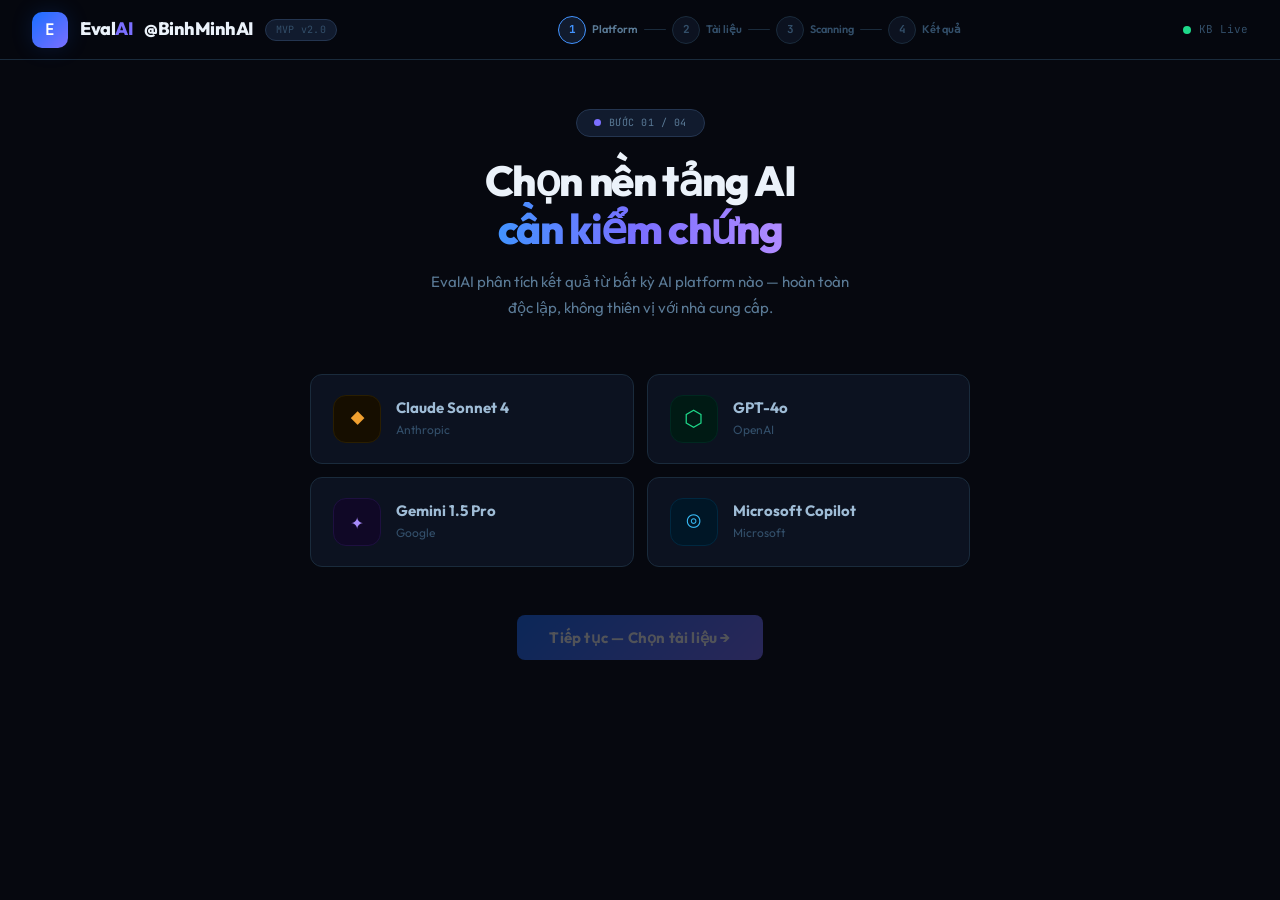
==== commit e3796d41: "Add files via upload" ====
--- a/index.html
+++ b/index.html
@@ -3,7 +3,7 @@
 <head>
 <meta charset="UTF-8">
 <meta name="viewport" content="width=device-width, initial-scale=1.0">
-<title>EvalAIH — AI Healthcare Evaluation | HealthV</title>
+<title>EvalAI — AI Healthcare Evaluation | HealthV</title>
 <link rel="preconnect" href="https://fonts.googleapis.com">
 <link href="https://fonts.googleapis.com/css2?family=Outfit:wght@300;400;500;600;700;800&family=JetBrains+Mono:wght@400;500;600&display=swap" rel="stylesheet">
 <style>
@@ -479,7 +479,9 @@
 <div id="topbar">
   <div class="logo">
     <div class="logo-mark">E</div>
-    <div class="logo-name">Eval<em>AIH</em></div>
+    <div class="logo-name">Eval<em>AI</em></div>
+     <div class="logo-name">@BinhMinhAI</div>
+   
     <div class="logo-pill">MVP v2.0</div>
   </div>
 
@@ -508,7 +510,7 @@
   <div class="intro fu">
     <div class="step-badge"><span class="step-badge-dot" style="background:#7B6FFF"></span><span class="step-badge-txt">BƯỚC 01 / 04</span></div>
     <h1 class="big-title">Chọn nền tảng AI<br><span class="hi">cần kiểm chứng</span></h1>
-    <p class="sub-text">EvalAIH phân tích kết quả từ bất kỳ AI platform nào — hoàn toàn độc lập, không thiên vị với nhà cung cấp.</p>
+    <p class="sub-text">EvalAI phân tích kết quả từ bất kỳ AI platform nào — hoàn toàn độc lập, không thiên vị với nhà cung cấp.</p>
   </div>
   <div class="plt-grid">
     <div class="plt-card fu1" id="pc-claude" onclick="selectPlt('claude')">
@@ -616,7 +618,7 @@
 <div class="screen" id="s4">
   <div class="result-top fu">
     <div class="result-meta">
-      <div class="result-badge"><span class="step-badge-dot" id="rdot"></span><span class="step-badge-txt" id="rbadge">EVALAIH</span></div>
+      <div class="result-badge"><span class="step-badge-dot" id="rdot"></span><span class="step-badge-txt" id="rbadge">EVALAIH -@BinhMinhAI</span></div>
       <div class="result-ttl">Báo cáo Kiểm chứng</div>
       <div class="result-doc" id="rdoc">—</div>
       <div class="stat-row" id="statRow"></div>
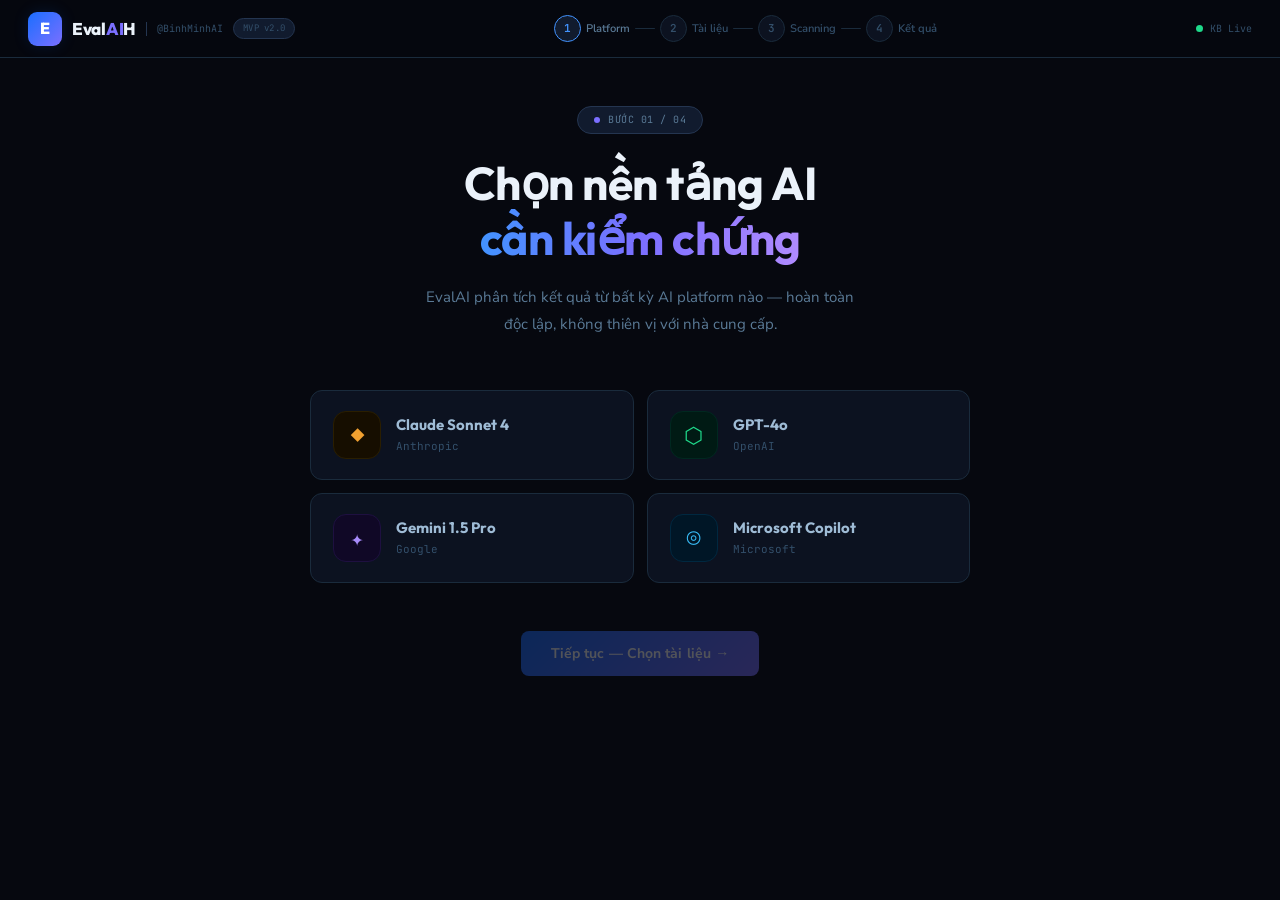
==== commit 62443801: "Add files via upload" ====
--- a/index.html
+++ b/index.html
@@ -2,476 +2,577 @@
 <html lang="vi">
 <head>
 <meta charset="UTF-8">
-<meta name="viewport" content="width=device-width, initial-scale=1.0">
-<title>EvalAI — AI Healthcare Evaluation | HealthV</title>
+<meta name="viewport" content="width=device-width, initial-scale=1.0, maximum-scale=1.0">
+<title>EvalAIH — AI Healthcare Evaluation | HealthV</title>
 <link rel="preconnect" href="https://fonts.googleapis.com">
-<link href="https://fonts.googleapis.com/css2?family=Outfit:wght@300;400;500;600;700;800&family=JetBrains+Mono:wght@400;500;600&display=swap" rel="stylesheet">
+<link rel="preconnect" href="https://fonts.gstatic.com" crossorigin>
+<link href="https://fonts.googleapis.com/css2?family=Outfit:wght@300;400;500;600;700;800&family=Nunito+Sans:ital,wght@0,300;0,400;0,600;0,700;0,800;1,400&family=JetBrains+Mono:wght@400;500;600&display=swap" rel="stylesheet">
+
 <style>
 /* =============================================
    RESET & BASE
 ============================================= */
-*, *::before, *::after { box-sizing: border-box; margin: 0; padding: 0; }
-html { scroll-behavior: smooth; }
-body {
-  font-family: 'Outfit', sans-serif;
-  background: #06080F;
-  color: #C9D8EC;
-  min-height: 100vh;
-  -webkit-font-smoothing: antialiased;
-  line-height: 1.6;
-}
-::-webkit-scrollbar { width: 5px; }
-::-webkit-scrollbar-track { background: #06080F; }
-::-webkit-scrollbar-thumb { background: #1A2B3C; border-radius: 3px; }
+*,*::before,*::after{box-sizing:border-box;margin:0;padding:0}
+html{scroll-behavior:smooth}
+body{
+  font-family:'Nunito Sans',sans-serif;
+  background:#06080F;color:#C9D8EC;
+  min-height:100vh;
+  -webkit-font-smoothing:antialiased;
+  line-height:1.6;
+  overflow-x:hidden;
+}
+::-webkit-scrollbar{width:4px}
+::-webkit-scrollbar-track{background:#06080F}
+::-webkit-scrollbar-thumb{background:#1A2B3C;border-radius:2px}
 
 /* =============================================
    VARIABLES
 ============================================= */
-:root {
-  --bg0: #06080F;
-  --bg1: #0C1220;
-  --bg2: #111B2E;
-  --bg3: #172236;
-  --border: #1A2B3C;
-  --border2: #243550;
-  --t1: #EBF2FA;
-  --t2: #9FBCD6;
-  --t3: #5A7A96;
-  --t4: #334F6A;
-  --blue: #4293FF;
-  --indigo: #7B6FFF;
-  --green: #1ED98A;
-  --yellow: #F5B93A;
-  --orange: #F07B44;
-  --red: #F05050;
-  --pink: #E8459E;
-  --teal: #1BBDB0;
-  --mono: 'JetBrains Mono', monospace;
-  --r: 12px;
-  --r-sm: 8px;
-  --r-lg: 18px;
+:root{
+  --bg0:#06080F;
+  --bg1:#0C1220;
+  --bg2:#111B2E;
+  --bg3:#172236;
+  --border:#1A2B3C;
+  --border2:#243550;
+  --t1:#EBF2FA;
+  --t2:#9FBCD6;
+  --t3:#5A7A96;
+  --t4:#334F6A;
+  --blue:#4293FF;
+  --indigo:#7B6FFF;
+  --green:#1ED98A;
+  --yellow:#F5B93A;
+  --orange:#F07B44;
+  --red:#F05050;
+  --pink:#E8459E;
+  --teal:#1BBDB0;
+  --sans:'Nunito Sans',sans-serif;
+  --display:'Outfit',sans-serif;
+  --mono:'JetBrains Mono',monospace;
+  --r:12px;--r-sm:8px;--r-lg:18px;
 }
 
 /* =============================================
    ANIMATIONS
 ============================================= */
-@keyframes fadeUp   { from { opacity:0; transform:translateY(18px) } to { opacity:1; transform:translateY(0) } }
-@keyframes fadeIn   { from { opacity:0 } to { opacity:1 } }
-@keyframes spin     { to { transform:rotate(360deg) } }
-@keyframes spinRev  { to { transform:rotate(-360deg) } }
-@keyframes scanMove { 0% { top:-3px } 100% { top:104% } }
-@keyframes shimmer  { 0% { background-position:-600px 0 } 100% { background-position:600px 0 } }
-@keyframes beatPulse{ 0%,100%{ opacity:1; transform:scale(1) } 50%{ opacity:.25; transform:scale(2.4) } }
-
-.fu  { animation: fadeUp .42s ease-out both }
-.fu1 { animation: fadeUp .42s .07s ease-out both }
-.fu2 { animation: fadeUp .42s .14s ease-out both }
-.fu3 { animation: fadeUp .42s .21s ease-out both }
-.fu4 { animation: fadeUp .42s .28s ease-out both }
+@keyframes fadeUp  {from{opacity:0;transform:translateY(16px)}to{opacity:1;transform:translateY(0)}}
+@keyframes fadeIn  {from{opacity:0}to{opacity:1}}
+@keyframes spin    {to{transform:rotate(360deg)}}
+@keyframes spinRev {to{transform:rotate(-360deg)}}
+@keyframes scanMove{0%{top:-3px}100%{top:104%}}
+@keyframes shimmer {0%{background-position:-600px 0}100%{background-position:600px 0}}
+@keyframes beatPulse{0%,100%{opacity:1;transform:scale(1)}50%{opacity:.25;transform:scale(2.4)}}
+
+.fu {animation:fadeUp .4s ease-out both}
+.fu1{animation:fadeUp .4s .07s ease-out both}
+.fu2{animation:fadeUp .4s .14s ease-out both}
+.fu3{animation:fadeUp .4s .21s ease-out both}
+.fu4{animation:fadeUp .4s .28s ease-out both}
 
 /* =============================================
    TOPBAR
 ============================================= */
-#topbar {
-  height: 60px;
-  border-bottom: 1px solid var(--border);
-  display: flex; align-items: center; justify-content: space-between;
-  padding: 0 32px;
-  position: sticky; top: 0; z-index: 200;
-  background: rgba(6,8,15,.93);
-  backdrop-filter: blur(18px);
-}
-
-/* Logo */
-.logo { display:flex; align-items:center; gap:12px }
-.logo-mark {
-  width: 36px; height: 36px; border-radius: 10px;
-  background: linear-gradient(135deg, #1A6EFF, #7B6FFF);
-  display: flex; align-items: center; justify-content: center;
-  font-family: var(--mono); font-weight: 700; font-size: 16px; color: #fff;
-  box-shadow: 0 0 22px #1A6EFF28;
-  flex-shrink: 0;
-}
-.logo-name {
-  font-size: 18px; font-weight: 800; letter-spacing: -.5px; color: var(--t1);
-}
-.logo-name em { font-style:normal; color: var(--indigo); }
-.logo-pill {
-  padding: 2px 10px;
-  background: var(--bg2); border: 1px solid var(--border2);
-  border-radius: 20px; font-size: 10px; color: var(--t4);
-  font-family: var(--mono); letter-spacing: .3px;
-}
-
-/* Step trail */
-#stepper { display: flex; align-items: center; gap: 6px; }
-.stp-dot {
-  width: 28px; height: 28px; border-radius: 50%;
-  display: flex; align-items: center; justify-content: center;
-  font-size: 11px; font-weight: 700; font-family: var(--mono);
-  border: 1.5px solid var(--border); background: var(--bg1); color: var(--t4);
-  transition: all .25s;
-}
-.stp-dot.done  { background: linear-gradient(135deg,#1A6EFF,#7B6FFF); border-color:transparent; color:#fff }
-.stp-dot.now   { background: var(--bg2); border-color: var(--blue); color: var(--blue) }
-.stp-lbl { font-size: 11px; font-weight: 600; color: var(--t4); transition: color .25s }
-.stp-lbl.now { color: var(--t3) }
-.stp-bar { width: 22px; height: 1.5px; background: var(--border); border-radius: 1px; transition: background .25s }
-.stp-bar.done { background: rgba(66,147,255,.4) }
-
-/* Live badge */
-.live-badge { display:flex; align-items:center; gap:8px }
-.live-dot {
-  width: 8px; height: 8px; border-radius: 50%; background: var(--green);
-  animation: beatPulse 2.6s infinite;
-}
-.live-txt { font-size: 11px; color: var(--t4); font-family: var(--mono) }
-.btn-tiny {
-  display: none;
-  background: transparent; border: 1.5px solid var(--border2);
-  color: var(--t3); border-radius: var(--r-sm); padding: 6px 14px;
-  font-family: 'Outfit', sans-serif; font-size: 12px; font-weight: 600;
-  cursor: pointer; transition: all .18s; margin-left: 6px;
-}
-.btn-tiny:hover { border-color: var(--border2); color: var(--t2); background: var(--bg2) }
+#topbar{
+  height:58px;
+  border-bottom:1px solid var(--border);
+  display:flex;align-items:center;justify-content:space-between;
+  padding:0 28px;
+  position:sticky;top:0;z-index:200;
+  background:rgba(6,8,15,.95);
+  backdrop-filter:blur(18px);
+  gap:10px;
+}
+.logo{display:flex;align-items:center;gap:10px;flex-shrink:0;min-width:0}
+.logo-mark{
+  width:34px;height:34px;border-radius:9px;
+  background:linear-gradient(135deg,#1A6EFF,#7B6FFF);
+  display:flex;align-items:center;justify-content:center;
+  font-family:var(--display);font-weight:800;font-size:16px;color:#fff;
+  box-shadow:0 0 16px #1A6EFF22;flex-shrink:0;
+}
+.logo-name{
+  font-family:var(--display);font-size:17px;font-weight:800;
+  letter-spacing:-.3px;color:var(--t1);white-space:nowrap;
+}
+.logo-name em{font-style:normal;color:var(--indigo)}
+.logo-sep{width:1px;height:14px;background:var(--border2);flex-shrink:0}
+.logo-author{font-family:var(--mono);font-size:10px;color:var(--t4);white-space:nowrap}
+.logo-pill{
+  padding:2px 9px;background:var(--bg2);border:1px solid var(--border2);
+  border-radius:20px;font-family:var(--mono);font-size:9px;color:var(--t4);
+  letter-spacing:.3px;white-space:nowrap;flex-shrink:0;
+}
+
+#stepper{display:flex;align-items:center;gap:5px;flex-shrink:0}
+.stp-dot{
+  width:27px;height:27px;border-radius:50%;
+  display:flex;align-items:center;justify-content:center;
+  font-family:var(--mono);font-size:11px;font-weight:600;
+  border:1.5px solid var(--border);background:var(--bg1);color:var(--t4);
+  transition:all .25s;flex-shrink:0;
+}
+.stp-dot.done{background:linear-gradient(135deg,#1A6EFF,#7B6FFF);border-color:transparent;color:#fff}
+.stp-dot.now{background:var(--bg2);border-color:var(--blue);color:var(--blue)}
+.stp-lbl{font-family:var(--sans);font-size:11px;font-weight:600;color:var(--t4);transition:color .25s;white-space:nowrap}
+.stp-lbl.now{color:var(--t3)}
+.stp-bar{width:20px;height:1.5px;background:var(--border);border-radius:1px;transition:background .25s;flex-shrink:0}
+.stp-bar.done{background:rgba(66,147,255,.4)}
+
+.live-badge{display:flex;align-items:center;gap:7px;flex-shrink:0}
+.live-dot{width:7px;height:7px;border-radius:50%;background:var(--green);animation:beatPulse 2.6s infinite;flex-shrink:0}
+.live-txt{font-family:var(--mono);font-size:10px;color:var(--t4);white-space:nowrap}
+.btn-tiny{
+  display:none;background:transparent;border:1.5px solid var(--border2);
+  color:var(--t3);border-radius:var(--r-sm);padding:5px 12px;
+  font-family:var(--sans);font-size:11px;font-weight:600;
+  cursor:pointer;transition:all .18s;white-space:nowrap;
+}
+.btn-tiny:hover{color:var(--t2);background:var(--bg2)}
 
 /* =============================================
    MAIN CONTAINER
 ============================================= */
-#app { max-width: 1060px; margin: 0 auto; padding: 48px 24px }
-.screen { display: none }
-.screen.on { display: block }
-
-/* =============================================
-   INTRO BLOCK (steps 1 & 2)
-============================================= */
-.intro { text-align: center; margin-bottom: 52px }
-.step-badge {
-  display: inline-flex; align-items: center; gap: 8px;
-  padding: 5px 17px; background: var(--bg2); border: 1px solid var(--border2);
-  border-radius: 20px; margin-bottom: 20px;
-}
-.step-badge-dot { width: 7px; height: 7px; border-radius: 50%; display: inline-block }
-.step-badge-txt { font-size: 10px; color: var(--t3); font-family: var(--mono); letter-spacing: .5px }
-.big-title {
-  font-size: 42px; font-weight: 800; letter-spacing: -1.4px;
-  line-height: 1.15; color: var(--t1); margin-bottom: 16px;
-}
-.big-title .hi {
-  background: linear-gradient(90deg, #4293FF, #7B6FFF, #B08BFF);
-  -webkit-background-clip: text; -webkit-text-fill-color: transparent;
-  background-clip: text;
-}
-.sub-text { font-size: 15px; color: var(--t3); max-width: 440px; margin: 0 auto; line-height: 1.75 }
+#app{max-width:1060px;margin:0 auto;padding:48px 24px}
+.screen{display:none}
+.screen.on{display:block}
+
+/* =============================================
+   INTRO BLOCK
+============================================= */
+.intro{text-align:center;margin-bottom:52px}
+.step-badge{
+  display:inline-flex;align-items:center;gap:8px;
+  padding:5px 16px;background:var(--bg2);border:1px solid var(--border2);
+  border-radius:20px;margin-bottom:22px;
+}
+.step-badge-dot{width:6px;height:6px;border-radius:50%;display:inline-block;flex-shrink:0}
+.step-badge-txt{font-family:var(--mono);font-size:10px;color:var(--t3);letter-spacing:.5px}
+
+/* BIG TITLE — Outfit: clean, modern, đầy đủ Unicode VN */
+.big-title{
+  font-family:var(--display);
+  font-size:clamp(30px,4.8vw,46px);
+  font-weight:700;
+  letter-spacing:-.5px;
+  line-height:1.2;
+  color:var(--t1);margin-bottom:18px;
+}
+.big-title .hi{
+  background:linear-gradient(90deg,#4293FF,#7B6FFF,#B08BFF);
+  -webkit-background-clip:text;-webkit-text-fill-color:transparent;background-clip:text;
+}
+.sub-text{
+  font-family:var(--sans);font-size:15px;font-weight:400;
+  color:var(--t3);max-width:440px;margin:0 auto;line-height:1.8;
+}
 
 /* =============================================
    PLATFORM GRID
 ============================================= */
-.plt-grid { display: grid; grid-template-columns: 1fr 1fr; gap: 13px; max-width: 660px; margin: 0 auto 48px }
-.plt-card {
-  border: 1.5px solid var(--border); border-radius: var(--r);
-  padding: 20px 22px; cursor: pointer; transition: all .2s;
-  background: var(--bg1); display: flex; align-items: center; gap: 15px;
-}
-.plt-card:hover { border-color: var(--border2); background: var(--bg2); transform: translateY(-2px) }
-.plt-ico {
-  width: 48px; height: 48px; border-radius: 13px;
-  display: flex; align-items: center; justify-content: center;
-  font-size: 22px; font-family: var(--mono); border: 1.5px solid var(--border);
-  transition: all .2s; flex-shrink: 0;
-}
-.plt-nm  { font-weight: 700; font-size: 15px; color: var(--t2); line-height: 1.3 }
-.plt-vnd { font-size: 12px; color: var(--t4); margin-top: 2px }
-.plt-chk {
-  width: 23px; height: 23px; border-radius: 50%;
-  display: flex; align-items: center; justify-content: center;
-  font-size: 12px; font-weight: 900; color: #000; flex-shrink: 0; margin-left: auto;
+.plt-grid{display:grid;grid-template-columns:1fr 1fr;gap:13px;max-width:660px;margin:0 auto 48px}
+.plt-card{
+  border:1.5px solid var(--border);border-radius:var(--r);
+  padding:20px 22px;cursor:pointer;transition:all .2s;
+  background:var(--bg1);display:flex;align-items:center;gap:15px;
+}
+.plt-card:hover{border-color:var(--border2);background:var(--bg2);transform:translateY(-2px)}
+.plt-ico{
+  width:48px;height:48px;border-radius:13px;
+  display:flex;align-items:center;justify-content:center;
+  font-family:var(--mono);font-size:22px;border:1.5px solid var(--border);
+  transition:all .2s;flex-shrink:0;
+}
+.plt-nm{font-family:var(--display);font-weight:700;font-size:15px;color:var(--t2);line-height:1.3}
+.plt-vnd{font-family:var(--mono);font-size:11px;color:var(--t4);margin-top:3px}
+.plt-chk{
+  width:22px;height:22px;border-radius:50%;
+  display:flex;align-items:center;justify-content:center;
+  font-size:11px;font-weight:900;color:#000;flex-shrink:0;margin-left:auto;
 }
 
 /* =============================================
    BUTTONS
 ============================================= */
-.btn-main {
-  border: none; border-radius: var(--r-sm); padding: 13px 32px;
-  cursor: pointer; font-family: 'Outfit', sans-serif;
-  font-size: 15px; font-weight: 700; letter-spacing: .2px;
-  transition: all .2s; position: relative; overflow: hidden;
-  background: linear-gradient(135deg, #1A6EFF, #7B6FFF); color: #fff;
-}
-.btn-main:hover { transform: translateY(-2px); box-shadow: 0 8px 30px #1A6EFF35 }
-.btn-main:active { transform: translateY(0) }
-.btn-main:disabled { opacity: .3; cursor: not-allowed; transform: none; box-shadow: none }
-.btn-ghost {
-  background: transparent; border: 1.5px solid var(--border2);
-  color: var(--t3); border-radius: var(--r-sm); padding: 12px 22px;
-  font-family: 'Outfit', sans-serif; font-size: 14px; font-weight: 600;
-  cursor: pointer; transition: all .18s;
-}
-.btn-ghost:hover { color: var(--t2); background: var(--bg2) }
+.btn-main{
+  border:none;border-radius:var(--r-sm);padding:13px 30px;
+  cursor:pointer;font-family:var(--sans);
+  font-size:14px;font-weight:700;letter-spacing:.1px;
+  transition:all .2s;position:relative;overflow:hidden;
+  background:linear-gradient(135deg,#1A6EFF,#7B6FFF);color:#fff;
+}
+.btn-main:hover{transform:translateY(-2px);box-shadow:0 8px 28px #1A6EFF35}
+.btn-main:active{transform:translateY(0)}
+.btn-main:disabled{opacity:.3;cursor:not-allowed;transform:none;box-shadow:none}
+.btn-ghost{
+  background:transparent;border:1.5px solid var(--border2);
+  color:var(--t3);border-radius:var(--r-sm);padding:12px 22px;
+  font-family:var(--sans);font-size:14px;font-weight:600;
+  cursor:pointer;transition:all .18s;
+}
+.btn-ghost:hover{color:var(--t2);background:var(--bg2)}
 
 /* =============================================
    STEP 2 — UPLOAD & DOC LIST
 ============================================= */
-.upload-box {
-  border: 2px dashed var(--border2); border-radius: var(--r-lg);
-  padding: 32px 26px; text-align: center; cursor: pointer;
-  transition: all .2s; max-width: 600px; margin: 0 auto 22px;
-}
-.upload-box:hover, .upload-box.drag { border-color: var(--indigo); background: rgba(123,111,255,.05) }
-.upload-ico  { font-size: 34px; margin-bottom: 11px; opacity: .45 }
-.upload-head { font-size: 15px; font-weight: 600; color: var(--t3); margin-bottom: 4px }
-.upload-hint { font-size: 12px; color: var(--t4) }
-
-.divider-line {
-  position: relative; text-align: center;
-  margin: 0 auto 18px; max-width: 600px;
-}
-.divider-line::before {
-  content: ''; position: absolute; inset: 50% 0 auto; height: 1px; background: var(--border);
-}
-.divider-line span {
-  position: relative; background: var(--bg0); padding: 0 16px;
-  font-size: 10px; color: var(--t4); font-family: var(--mono); letter-spacing: .5px;
-}
-
-.doc-list { display: flex; flex-direction: column; gap: 10px; max-width: 600px; margin: 0 auto 34px }
-.doc-row {
-  border: 1.5px solid var(--border); border-radius: var(--r-sm);
-  padding: 13px 17px; cursor: pointer; transition: all .2s;
-  background: var(--bg1); display: flex; align-items: center; gap: 13px;
-}
-.doc-row:hover { border-color: var(--border2); background: var(--bg2) }
-.doc-ico { width: 40px; height: 40px; border-radius: 9px; display: flex; align-items: center; justify-content: center; font-size: 19px; flex-shrink: 0 }
-.doc-nm  { font-weight: 600; font-size: 14px; color: var(--t2); white-space: nowrap; overflow: hidden; text-overflow: ellipsis }
-.doc-sz  { font-size: 11px; color: var(--t4); margin-top: 2px }
-.ftag {
-  padding: 2px 9px; border-radius: 4px; font-size: 10px; font-weight: 700;
-  letter-spacing: .5px; text-transform: uppercase; white-space: nowrap; flex-shrink: 0;
+.upload-box{
+  border:2px dashed var(--border2);border-radius:var(--r-lg);
+  padding:32px 26px;text-align:center;cursor:pointer;
+  transition:all .2s;max-width:600px;margin:0 auto 22px;
+}
+.upload-box:hover,.upload-box.drag{border-color:var(--indigo);background:rgba(123,111,255,.05)}
+.upload-ico{font-size:34px;margin-bottom:11px;opacity:.45}
+.upload-head{font-family:var(--sans);font-size:15px;font-weight:600;color:var(--t3);margin-bottom:4px}
+.upload-hint{font-family:var(--mono);font-size:11px;color:var(--t4)}
+
+.divider-line{position:relative;text-align:center;margin:0 auto 18px;max-width:600px}
+.divider-line::before{content:'';position:absolute;inset:50% 0 auto;height:1px;background:var(--border)}
+.divider-line span{
+  position:relative;background:var(--bg0);padding:0 16px;
+  font-family:var(--mono);font-size:9px;color:var(--t4);letter-spacing:.6px;
+}
+
+.doc-list{display:flex;flex-direction:column;gap:10px;max-width:600px;margin:0 auto 34px}
+.doc-row{
+  border:1.5px solid var(--border);border-radius:var(--r-sm);
+  padding:13px 17px;cursor:pointer;transition:all .2s;
+  background:var(--bg1);display:flex;align-items:center;gap:13px;
+}
+.doc-row:hover{border-color:var(--border2);background:var(--bg2)}
+.doc-ico{width:40px;height:40px;border-radius:9px;display:flex;align-items:center;justify-content:center;font-size:19px;flex-shrink:0}
+.doc-nm{font-family:var(--sans);font-weight:600;font-size:14px;color:var(--t2);white-space:nowrap;overflow:hidden;text-overflow:ellipsis}
+.doc-sz{font-family:var(--mono);font-size:10px;color:var(--t4);margin-top:2px}
+.ftag{
+  font-family:var(--mono);padding:2px 9px;border-radius:4px;
+  font-size:9px;font-weight:600;letter-spacing:.5px;text-transform:uppercase;
+  white-space:nowrap;flex-shrink:0;
 }
 
 /* =============================================
    STEP 3 — SCANNING
 ============================================= */
-#screen3 { text-align: center; padding: 80px 0 }
-.scan-orbit { width: 148px; height: 148px; margin: 0 auto 44px; position: relative }
-.orbit-ring {
-  position: absolute; border-style: solid; border-radius: 50%;
-  border-color: transparent; border-top-color: currentColor;
-}
-.orbit-ring:nth-child(1) { inset: 0;   border-width: 2.5px; animation: spin    1.1s linear infinite }
-.orbit-ring:nth-child(2) { inset: 14px; border-width: 2px;   animation: spinRev 1.7s linear infinite }
-.orbit-ring:nth-child(3) { inset: 28px; border-width: 1.5px; animation: spin    2.5s linear infinite }
-.orbit-core {
-  position: absolute; inset: 28px; border-radius: 50%;
-  background: var(--bg1);
-  display: flex; align-items: center; justify-content: center; overflow: hidden;
-}
-.scan-pct  { font-family: var(--mono); font-size: 24px; font-weight: 700 }
-.scan-line {
-  position: absolute; left: 0; right: 0; height: 2px;
-  animation: scanMove 1.9s ease-in-out infinite;
-}
-.scan-ttl  { font-size: 28px; font-weight: 800; letter-spacing: -.8px; color: var(--t1); margin-bottom: 12px }
-.scan-stg  { font-family: var(--mono); font-size: 13px; margin-bottom: 38px; min-height: 22px }
-.prog-wrap { max-width: 500px; margin: 0 auto 32px }
-.prog-track { height: 3px; background: var(--bg2); border-radius: 2px; overflow: hidden }
-.prog-fill  {
-  height: 100%; border-radius: 2px; transition: width .36s ease-out;
-  background: linear-gradient(90deg, #1A6EFF, var(--indigo), #B08BFF);
-  background-size: 300% 100%; animation: shimmer 2s linear infinite;
-}
-.agents { display: flex; gap: 9px; justify-content: center; flex-wrap: wrap; margin-top: 4px }
-.agent {
-  display: flex; align-items: center; gap: 7px; padding: 6px 14px;
-  background: var(--bg1); border: 1px solid var(--border); border-radius: 20px;
-  font-size: 11px; font-family: var(--mono); color: var(--t4); transition: all .4s;
-}
-.agent-dot { width: 6px; height: 6px; border-radius: 50%; background: var(--border); transition: background .4s }
+#screen3{text-align:center;padding:80px 0}
+.scan-orbit{width:148px;height:148px;margin:0 auto 44px;position:relative}
+.orbit-ring{position:absolute;border-style:solid;border-radius:50%;border-color:transparent;border-top-color:currentColor}
+.orbit-ring:nth-child(1){inset:0;border-width:2.5px;animation:spin 1.1s linear infinite}
+.orbit-ring:nth-child(2){inset:14px;border-width:2px;animation:spinRev 1.7s linear infinite}
+.orbit-ring:nth-child(3){inset:28px;border-width:1.5px;animation:spin 2.5s linear infinite}
+.orbit-core{
+  position:absolute;inset:28px;border-radius:50%;background:var(--bg1);
+  display:flex;align-items:center;justify-content:center;overflow:hidden;
+}
+.scan-pct{font-family:var(--mono);font-size:24px;font-weight:600}
+.scan-line{position:absolute;left:0;right:0;height:2px;animation:scanMove 1.9s ease-in-out infinite}
+.scan-ttl{font-family:var(--display);font-size:clamp(22px,4vw,28px);font-weight:700;letter-spacing:-.3px;color:var(--t1);margin-bottom:12px}
+.scan-stg{font-family:var(--mono);font-size:12px;margin-bottom:38px;min-height:22px;color:var(--t3)}
+.prog-wrap{max-width:500px;margin:0 auto 32px}
+.prog-track{height:3px;background:var(--bg2);border-radius:2px;overflow:hidden}
+.prog-fill{
+  height:100%;border-radius:2px;transition:width .36s ease-out;
+  background:linear-gradient(90deg,#1A6EFF,var(--indigo),#B08BFF);
+  background-size:300% 100%;animation:shimmer 2s linear infinite;
+}
+.agents{display:flex;gap:8px;justify-content:center;flex-wrap:wrap;margin-top:4px}
+.agent{
+  display:flex;align-items:center;gap:6px;padding:6px 13px;
+  background:var(--bg1);border:1px solid var(--border);border-radius:20px;
+  font-family:var(--mono);font-size:10px;color:var(--t4);transition:all .4s;
+}
+.agent-dot{width:6px;height:6px;border-radius:50%;background:var(--border);transition:background .4s;flex-shrink:0}
 
 /* =============================================
    STEP 4 — RESULTS
 ============================================= */
-.result-top { display: flex; gap: 20px; margin-bottom: 30px; flex-wrap: wrap; align-items: flex-start }
-.result-meta { flex: 1; min-width: 270px }
-.result-badge {
-  display: inline-flex; align-items: center; gap: 8px;
-  padding: 4px 15px; background: var(--bg2); border: 1px solid var(--border2);
-  border-radius: 20px; margin-bottom: 16px;
-}
-.result-ttl  { font-size: 26px; font-weight: 800; letter-spacing: -.7px; color: var(--t1); margin-bottom: 6px }
-.result-doc  { font-size: 12px; color: var(--t4); margin-bottom: 20px }
-.stat-row    { display: flex; gap: 10px; flex-wrap: wrap }
-.stat-chip   {
-  display: flex; align-items: center; gap: 9px; padding: 8px 14px;
-  border-radius: 10px; border: 1px solid;
-}
-.chip-n { font-family: var(--mono); font-weight: 700; font-size: 22px }
-.chip-l { font-size: 11px }
-
-/* MPVS SCORE CARD */
-.mpvs-card {
-  background: var(--bg1); border-radius: var(--r-lg);
-  padding: 26px 30px; text-align: center; min-width: 180px;
-  position: relative; overflow: hidden; border: 1.5px solid;
-}
-.mpvs-card::before {
-  content: ''; position: absolute; inset: 0; pointer-events: none;
-  background: radial-gradient(circle at 50% 140%, var(--glow,transparent), transparent 68%);
-}
-.mpvs-lbl { font-size: 10px; color: var(--t4); font-family: var(--mono); letter-spacing: .8px; margin-bottom: 12px }
-.mpvs-ring { position: relative; width: 84px; height: 84px; margin: 0 auto 12px }
-.mpvs-num  {
-  position: absolute; inset: 0;
-  display: flex; align-items: center; justify-content: center;
-  font-family: var(--mono); font-size: 26px; font-weight: 700;
-}
-.mpvs-badge {
-  display: inline-block; padding: 4px 13px; border-radius: 6px;
-  font-size: 10px; font-family: var(--mono); font-weight: 700;
-  border: 1px solid; margin-bottom: 9px;
-}
-.mpvs-ecs { font-size: 10px; color: var(--t4); font-family: var(--mono) }
-
-/* TABS */
-.tab-bar { display: flex; gap: 3px; background: var(--bg1); padding: 4px; border-radius: 11px; width: fit-content; margin-bottom: 24px }
-.tb {
-  padding: 9px 20px; border-radius: 8px; border: none; cursor: pointer;
-  font-family: 'Outfit', sans-serif; font-size: 13px; font-weight: 600;
-  letter-spacing: .2px; transition: all .18s;
-  background: transparent; color: var(--t4);
-}
-.tb.on { background: var(--bg3); color: var(--t1) }
-.tb-cnt { margin-left: 7px; padding: 1px 7px; background: var(--bg2); border-radius: 10px; font-size: 10px; color: var(--t3) }
-.tab-pane { display: none }
-.tab-pane.on { display: block }
-
-/* SUMMARY CARDS */
-.sum-cards { display: grid; grid-template-columns: repeat(4,1fr); gap: 11px; margin-bottom: 22px }
-.sum-card {
-  background: var(--bg1); border: 1px solid var(--border); border-radius: var(--r-sm);
-  padding: 16px 13px; text-align: center;
-}
-.sum-ico { font-size: 22px; margin-bottom: 5px }
-.sum-n   { font-family: var(--mono); font-size: 28px; font-weight: 700 }
-.sum-l   { font-size: 11px; color: var(--t4); margin-top: 3px }
-
-/* CLAIM CARDS */
-.cl-card {
-  border: 1.5px solid var(--border); border-radius: var(--r);
-  overflow: hidden; cursor: pointer; margin-bottom: 11px; transition: border-color .2s;
-}
-.cl-card:hover { border-color: var(--border2) }
-.cl-top  { display: flex; gap: 14px; align-items: flex-start; padding: 16px 18px }
-.cl-ico  {
-  width: 37px; height: 37px; background: var(--bg1); border-radius: 9px;
-  display: flex; align-items: center; justify-content: center;
-  font-size: 17px; flex-shrink: 0;
-}
-.cl-body { flex: 1; min-width: 0 }
-.cl-badges { display: flex; gap: 7px; align-items: center; flex-wrap: wrap; margin-bottom: 8px }
-.v-badge {
-  padding: 3px 10px; border-radius: 5px; font-size: 10px; font-weight: 700;
-  font-family: var(--mono); letter-spacing: .3px; border: 1px solid;
-}
-.cl-tag {
-  padding: 2px 8px; border-radius: 4px; font-size: 10px; font-weight: 600;
-  letter-spacing: .4px; text-transform: uppercase;
-}
-.cl-text { font-size: 14px; color: var(--t2); line-height: 1.65; margin-bottom: 10px }
-.cl-bar-row { display: flex; align-items: center; gap: 10px }
-.cl-bar-lbl { font-size: 10px; color: var(--t4); font-family: var(--mono); white-space: nowrap }
-.cl-bar-tr  { flex: 1; background: var(--bg2); border-radius: 3px; height: 6px; overflow: hidden }
-.cl-bar-fl  { height: 100%; border-radius: 3px; transition: width 1.2s cubic-bezier(.4,0,.2,1) }
-.cl-bar-val { font-family: var(--mono); font-size: 13px; font-weight: 700; min-width: 26px }
-.cl-chev    { color: var(--t4); font-size: 12px; flex-shrink: 0; margin-top: 3px; transition: transform .2s; display: inline-block }
-
-.cl-detail { border-top: 1px solid var(--border); padding: 17px 18px 17px 69px }
-.det-grid  { display: grid; grid-template-columns: 1fr 1fr; gap: 13px }
-.det-box   { background: var(--bg0); border-radius: 10px; padding: 16px }
-.det-hd    { font-size: 10px; color: var(--blue); font-family: var(--mono); font-weight: 700; letter-spacing: .6px; margin-bottom: 10px }
-.det-txt   { font-size: 13px; color: var(--t3); line-height: 1.8 }
-.met-row   { display: flex; justify-content: space-between; margin-bottom: 7px; font-size: 12px }
-.met-k     { color: var(--t4) }
-.met-v     { font-family: var(--mono); color: var(--t3) }
+.result-top{display:flex;gap:20px;margin-bottom:30px;flex-wrap:wrap;align-items:flex-start}
+.result-meta{flex:1;min-width:260px}
+.result-badge{
+  display:inline-flex;align-items:center;gap:8px;
+  padding:4px 15px;background:var(--bg2);border:1px solid var(--border2);
+  border-radius:20px;margin-bottom:16px;
+}
+.result-ttl{font-family:var(--display);font-size:clamp(20px,3vw,26px);font-weight:700;letter-spacing:-.3px;color:var(--t1);margin-bottom:6px}
+.result-doc{font-family:var(--mono);font-size:11px;color:var(--t4);margin-bottom:20px}
+.stat-row{display:flex;gap:10px;flex-wrap:wrap}
+.stat-chip{display:flex;align-items:center;gap:9px;padding:8px 14px;border-radius:10px;border:1px solid}
+.chip-n{font-family:var(--mono);font-weight:700;font-size:22px}
+.chip-l{font-family:var(--sans);font-size:11px}
+
+.mpvs-card{
+  background:var(--bg1);border-radius:var(--r-lg);
+  padding:26px 30px;text-align:center;min-width:180px;
+  position:relative;overflow:hidden;border:1.5px solid;flex-shrink:0;
+}
+.mpvs-card::before{
+  content:'';position:absolute;inset:0;pointer-events:none;
+  background:radial-gradient(circle at 50% 140%,var(--glow,transparent),transparent 68%);
+}
+.mpvs-lbl{font-family:var(--mono);font-size:9px;color:var(--t4);letter-spacing:1px;margin-bottom:12px}
+.mpvs-ring{position:relative;width:84px;height:84px;margin:0 auto 12px}
+.mpvs-num{
+  position:absolute;inset:0;display:flex;align-items:center;justify-content:center;
+  font-family:var(--mono);font-size:26px;font-weight:700;
+}
+.mpvs-badge{
+  display:inline-block;padding:4px 13px;border-radius:6px;
+  font-family:var(--mono);font-size:9px;font-weight:700;
+  border:1px solid;margin-bottom:9px;
+}
+.mpvs-ecs{font-family:var(--mono);font-size:9px;color:var(--t4)}
+
+.tab-bar{
+  display:flex;gap:3px;background:var(--bg1);padding:4px;
+  border-radius:11px;width:fit-content;margin-bottom:24px;
+  border:1px solid var(--border);
+}
+.tb{
+  padding:9px 20px;border-radius:8px;border:none;cursor:pointer;
+  font-family:var(--sans);font-size:13px;font-weight:600;
+  transition:all .18s;background:transparent;color:var(--t4);white-space:nowrap;
+}
+.tb.on{background:var(--bg3);color:var(--t1)}
+.tb-cnt{margin-left:6px;padding:1px 7px;background:var(--bg2);border-radius:10px;font-family:var(--mono);font-size:9px;color:var(--t3)}
+.tab-pane{display:none}
+.tab-pane.on{display:block}
+
+.sum-cards{display:grid;grid-template-columns:repeat(4,1fr);gap:11px;margin-bottom:22px}
+.sum-card{background:var(--bg1);border:1px solid var(--border);border-radius:var(--r-sm);padding:16px 13px;text-align:center}
+.sum-ico{font-size:22px;margin-bottom:5px}
+.sum-n{font-family:var(--mono);font-size:28px;font-weight:700}
+.sum-l{font-family:var(--sans);font-size:11px;color:var(--t4);margin-top:3px}
+
+.cl-card{border:1.5px solid var(--border);border-radius:var(--r);overflow:hidden;cursor:pointer;margin-bottom:11px;transition:border-color .2s}
+.cl-card:hover{border-color:var(--border2)}
+.cl-top{display:flex;gap:14px;align-items:flex-start;padding:16px 18px}
+.cl-ico{width:37px;height:37px;background:var(--bg1);border-radius:9px;display:flex;align-items:center;justify-content:center;font-size:17px;flex-shrink:0}
+.cl-body{flex:1;min-width:0}
+.cl-badges{display:flex;gap:7px;align-items:center;flex-wrap:wrap;margin-bottom:8px}
+.v-badge{font-family:var(--mono);padding:3px 10px;border-radius:5px;font-size:9px;font-weight:700;letter-spacing:.3px;border:1px solid}
+.cl-tag{font-family:var(--mono);padding:2px 8px;border-radius:4px;font-size:9px;font-weight:600;letter-spacing:.4px;text-transform:uppercase}
+.cl-text{font-family:var(--sans);font-size:14px;color:var(--t2);line-height:1.7;margin-bottom:10px}
+.cl-bar-row{display:flex;align-items:center;gap:10px}
+.cl-bar-lbl{font-family:var(--mono);font-size:9px;color:var(--t4);white-space:nowrap}
+.cl-bar-tr{flex:1;background:var(--bg2);border-radius:3px;height:5px;overflow:hidden}
+.cl-bar-fl{height:100%;border-radius:3px;transition:width 1.2s cubic-bezier(.4,0,.2,1)}
+.cl-bar-val{font-family:var(--mono);font-size:13px;font-weight:700;min-width:26px}
+.cl-chev{color:var(--t4);font-size:12px;flex-shrink:0;margin-top:3px;transition:transform .2s;display:inline-block}
+
+.cl-detail{border-top:1px solid var(--border);padding:17px 18px 17px 69px}
+.det-grid{display:grid;grid-template-columns:1fr 1fr;gap:13px}
+.det-box{background:var(--bg0);border-radius:10px;padding:16px}
+.det-hd{font-family:var(--mono);font-size:9px;color:var(--blue);font-weight:700;letter-spacing:.7px;margin-bottom:10px}
+.det-txt{font-family:var(--sans);font-size:13px;color:var(--t3);line-height:1.8}
+.met-row{display:flex;justify-content:space-between;margin-bottom:7px;font-size:12px}
+.met-k{font-family:var(--sans);color:var(--t4)}
+.met-v{font-family:var(--mono);color:var(--t3);font-size:11px}
 
 /* BENCHMARK */
-.bm-legend { display: flex; gap: 16px; flex-wrap: wrap; margin-bottom: 16px; align-items: center }
-.bm-leg-item { display: flex; align-items: center; gap: 7px }
-.bm-leg-dot  { width: 10px; height: 10px; border-radius: 3px }
-.bm-leg-nm   { font-size: 12px; color: var(--t3) }
-.bm-sect-lbl { margin-bottom: 8px }
-.bm-table { background: var(--bg1); border: 1px solid var(--border); border-radius: var(--r); overflow: hidden; margin-bottom: 16px }
-.bm-row, .bm-head { display: grid; grid-template-columns: 215px repeat(5,1fr) }
-.bm-head { background: var(--bg0); border-bottom: 1px solid var(--border) }
-.bm-th { padding: 10px 13px; font-size: 10px; font-weight: 700; letter-spacing: .7px; color: var(--t4); font-family: var(--mono) }
-.bm-row:nth-child(even) { background: var(--bg1) }
-.bm-row:nth-child(odd)  { background: #090C16 }
-.bm-td  { padding: 12px 13px; border-right: 1px solid var(--border) }
-.bm-td:last-child { border-right: none }
-.bm-mn  { font-size: 13px; font-weight: 600; color: var(--t2); margin-bottom: 2px }
-.bm-src { font-size: 10px; color: var(--t4) }
-.bm-vc  { text-align: center; display: flex; flex-direction: column; align-items: center; gap: 4px; justify-content: center }
-.bm-val { font-family: var(--mono); font-size: 14px; font-weight: 500; color: var(--t4) }
-.bm-val.best { font-weight: 800 }
-.bm-bar { width: 32px; height: 3px; background: var(--bg0); border-radius: 2px }
-.bm-bar-fill { height: 100%; border-radius: 2px }
-.bm-bl { font-size: 9px; font-family: var(--mono) }
-.bm-note {
-  padding: 13px 16px; background: #14100A; border: 1px solid #C9820020;
-  border-radius: 10px; font-size: 12px; color: #7A6A50; line-height: 1.8;
-}
-.bm-note strong { color: #C98200 }
+.bm-h3{font-family:var(--display);font-size:clamp(16px,3vw,20px);font-weight:700;color:var(--t1);margin-bottom:6px;letter-spacing:-.2px}
+.bm-legend{display:flex;gap:14px;flex-wrap:wrap;margin-bottom:16px;align-items:center}
+.bm-leg-item{display:flex;align-items:center;gap:7px}
+.bm-leg-dot{width:10px;height:10px;border-radius:3px;flex-shrink:0}
+.bm-leg-nm{font-family:var(--sans);font-size:12px;color:var(--t3)}
+.bm-sect-lbl{margin-bottom:8px}
+.bm-wrap{overflow-x:auto;-webkit-overflow-scrolling:touch;margin-bottom:16px}
+.bm-table{background:var(--bg1);border:1px solid var(--border);border-radius:var(--r);overflow:hidden;min-width:620px}
+.bm-row,.bm-head{display:grid;grid-template-columns:215px repeat(5,1fr)}
+.bm-head{background:var(--bg0);border-bottom:1px solid var(--border)}
+.bm-th{font-family:var(--mono);padding:10px 13px;font-size:9px;font-weight:700;letter-spacing:.8px;color:var(--t4)}
+.bm-row:nth-child(even){background:var(--bg1)}
+.bm-row:nth-child(odd){background:#090C16}
+.bm-td{padding:12px 13px;border-right:1px solid var(--border)}
+.bm-td:last-child{border-right:none}
+.bm-mn{font-family:var(--sans);font-size:13px;font-weight:600;color:var(--t2);margin-bottom:2px}
+.bm-src{font-family:var(--mono);font-size:9px;color:var(--t4)}
+.bm-vc{text-align:center;display:flex;flex-direction:column;align-items:center;gap:4px;justify-content:center}
+.bm-val{font-family:var(--mono);font-size:14px;font-weight:500;color:var(--t4)}
+.bm-val.best{font-weight:800}
+.bm-bar{width:32px;height:3px;background:var(--bg0);border-radius:2px}
+.bm-bar-fill{height:100%;border-radius:2px}
+.bm-bl{font-family:var(--mono);font-size:9px}
+.bm-note{padding:13px 16px;background:#14100A;border:1px solid #C9820020;border-radius:10px;font-family:var(--sans);font-size:12px;color:#7A6A50;line-height:1.8}
+.bm-note strong{color:#C98200}
 
 /* REPORT */
-.rpt-box { background: var(--bg1); border: 1px solid var(--border); border-radius: var(--r-lg); overflow: hidden }
-.rpt-hdr {
-  background: var(--bg2); padding: 22px 27px; border-bottom: 1px solid var(--border);
-  display: flex; justify-content: space-between; align-items: center; flex-wrap: wrap; gap: 13px;
-}
-.rpt-logo { display: flex; align-items: center; gap: 12px }
-.rpt-logo-ico {
-  width: 34px; height: 34px; background: linear-gradient(135deg,#1A6EFF,#7B6FFF);
-  border-radius: 9px; display: flex; align-items: center; justify-content: center;
-  font-family: var(--mono); font-weight: 700; font-size: 15px; color: #fff;
-}
-.rpt-logo-ttl { font-weight: 800; font-size: 17px; color: var(--t1) }
-.rpt-logo-sub { font-size: 11px; color: var(--t4) }
-.rpt-body { padding: 26px }
-.rpt-sect { margin-bottom: 26px }
-.rpt-sh { font-size: 10px; color: var(--blue); font-family: var(--mono); font-weight: 700; letter-spacing: .6px; margin-bottom: 14px }
-.rpt-grid { display: grid; grid-template-columns: repeat(3,1fr); gap: 9px }
-.rpt-cell { background: var(--bg0); border-radius: 9px; padding: 12px 14px }
-.rpt-ck { font-size: 10px; color: var(--t4); font-family: var(--mono); margin-bottom: 4px }
-.rpt-cv { font-family: var(--mono); font-size: 13px; font-weight: 600; color: var(--t3) }
-.rpt-cl { border-left: 3px solid; padding-left: 15px; margin-bottom: 20px }
-.rpt-cl-badges { display: flex; gap: 7px; align-items: center; margin-bottom: 6px; flex-wrap: wrap }
-.rpt-cl-txt { font-size: 13px; color: var(--t3); margin-bottom: 6px; line-height: 1.6 }
-.rpt-cl-ana { font-size: 12px; color: var(--t4); line-height: 1.8 }
-.meta-box {
-  background: #14100A; border: 1px solid #C9820022; border-radius: 10px;
-  padding: 15px 17px; margin-bottom: 22px;
-}
-.meta-hd { font-size: 11px; font-weight: 700; color: #C98200; font-family: var(--mono); margin-bottom: 7px }
-.meta-txt { font-size: 13px; color: #7A6A50; line-height: 1.8 }
-.rpt-acts { display: flex; gap: 10px; flex-wrap: wrap }
-.rpt-foot { padding: 11px 27px; border-top: 1px solid var(--border); font-size: 10px; color: var(--t4); font-family: var(--mono) }
-
-/* =============================================
-   RESPONSIVE
-============================================= */
-@media (max-width: 700px) {
-  .plt-grid { grid-template-columns: 1fr }
-  .det-grid, .sum-cards, .rpt-grid { grid-template-columns: 1fr 1fr }
-  .big-title { font-size: 30px }
-  .bm-row, .bm-head { grid-template-columns: 130px repeat(5,1fr) }
-  .cl-detail { padding: 14px }
-}
-@media (max-width: 500px) {
-  .sum-cards { grid-template-columns: repeat(2,1fr) }
-  #topbar { padding: 0 16px }
-  .stp-lbl { display: none }
-}
+.rpt-box{background:var(--bg1);border:1px solid var(--border);border-radius:var(--r-lg);overflow:hidden}
+.rpt-hdr{
+  background:var(--bg2);padding:22px 27px;border-bottom:1px solid var(--border);
+  display:flex;justify-content:space-between;align-items:center;flex-wrap:wrap;gap:13px;
+}
+.rpt-logo{display:flex;align-items:center;gap:12px}
+.rpt-logo-ico{
+  width:34px;height:34px;background:linear-gradient(135deg,#1A6EFF,#7B6FFF);
+  border-radius:9px;display:flex;align-items:center;justify-content:center;
+  font-family:var(--display);font-weight:800;font-size:15px;color:#fff;flex-shrink:0;
+}
+.rpt-logo-ttl{font-family:var(--display);font-weight:700;font-size:17px;color:var(--t1);letter-spacing:-.2px}
+.rpt-logo-sub{font-family:var(--mono);font-size:10px;color:var(--t4)}
+.rpt-body{padding:26px}
+.rpt-sect{margin-bottom:26px}
+.rpt-sh{font-family:var(--mono);font-size:9px;color:var(--blue);font-weight:700;letter-spacing:.8px;margin-bottom:14px}
+.rpt-grid{display:grid;grid-template-columns:repeat(3,1fr);gap:9px}
+.rpt-cell{background:var(--bg0);border-radius:9px;padding:12px 14px}
+.rpt-ck{font-family:var(--mono);font-size:9px;color:var(--t4);margin-bottom:4px}
+.rpt-cv{font-family:var(--mono);font-size:13px;font-weight:600;color:var(--t3)}
+.rpt-cl{border-left:3px solid;padding-left:15px;margin-bottom:20px}
+.rpt-cl-badges{display:flex;gap:7px;align-items:center;margin-bottom:6px;flex-wrap:wrap}
+.rpt-cl-txt{font-family:var(--sans);font-size:13px;color:var(--t3);margin-bottom:6px;line-height:1.65}
+.rpt-cl-ana{font-family:var(--sans);font-size:12px;color:var(--t4);line-height:1.8}
+.meta-box{background:#14100A;border:1px solid #C9820022;border-radius:10px;padding:15px 17px;margin-bottom:22px}
+.meta-hd{font-family:var(--mono);font-size:10px;font-weight:700;color:#C98200;margin-bottom:7px}
+.meta-txt{font-family:var(--sans);font-size:13px;color:#7A6A50;line-height:1.8}
+.rpt-acts{display:flex;gap:10px;flex-wrap:wrap}
+.rpt-foot{padding:11px 27px;border-top:1px solid var(--border);font-family:var(--mono);font-size:9px;color:var(--t4);line-height:1.7}
+
+/* =============================================
+   RESPONSIVE — 4 BREAKPOINTS CLEAN
+   ≤1100 / ≤768 / ≤520 / ≤380
+============================================= */
+
+@media(max-width:1100px){
+  #app{padding:40px 20px}
+}
+
+@media(max-width:768px){
+  /* Topbar */
+  #topbar{padding:0 16px;height:54px;gap:8px}
+  .logo-sep,.logo-author,.logo-pill{display:none}
+
+  /* App */
+  #app{padding:28px 16px}
+  .big-title{font-size:clamp(26px,5.5vw,34px);letter-spacing:-.2px}
+  .sub-text{font-size:14px}
+  .intro{margin-bottom:36px}
+
+  /* Platform — 1 cột */
+  .plt-grid{grid-template-columns:1fr;max-width:100%}
+
+  /* Docs */
+  .doc-list,.upload-box,.divider-line{max-width:100%}
+
+  /* S2 buttons */
+  .s2-btns{flex-wrap:wrap;justify-content:center}
+
+  /* Results */
+  .result-top{flex-direction:column}
+  .mpvs-card{
+    width:100%;min-width:unset;
+    display:flex;flex-direction:row;align-items:center;
+    gap:20px;padding:20px 22px;text-align:left;
+  }
+  .mpvs-ring{margin:0;flex-shrink:0}
+
+  /* Tabs full width */
+  .tab-bar{width:100%;border-radius:10px}
+  .tb{flex:1;text-align:center;padding:9px 8px;font-size:12px}
+
+  /* Summary 2×2 */
+  .sum-cards{grid-template-columns:1fr 1fr}
+
+  /* Claims detail 2 col OK */
+  .cl-detail{padding:16px}
+
+  /* Benchmark horizontal scroll */
+  .bm-wrap{overflow-x:auto}
+
+  /* Report */
+  .rpt-hdr,.rpt-body{padding:16px 18px}
+  .rpt-acts{gap:8px}
+}
+
+@media(max-width:520px){
+  /* Topbar */
+  #topbar{padding:0 12px;height:50px;gap:6px}
+  .logo-name{font-size:15px;letter-spacing:0}
+  .logo-mark{width:30px;height:30px;font-size:14px;border-radius:8px}
+  .stp-lbl{display:none}
+  .stp-bar{width:11px}
+  .stp-dot{width:24px;height:24px;font-size:10px}
+  .live-txt{display:none}
+  .btn-tiny{padding:4px 10px;font-size:10px}
+
+  /* App */
+  #app{padding:20px 12px}
+  .big-title{font-size:clamp(22px,6.5vw,28px);letter-spacing:0;line-height:1.25}
+  .intro{margin-bottom:26px}
+  .step-badge{padding:4px 12px}
+  .step-badge-txt{font-size:9px}
+
+  /* Platform */
+  .plt-grid{gap:9px}
+  .plt-card{padding:14px 15px;gap:12px}
+  .plt-ico{width:42px;height:42px;font-size:19px;border-radius:11px}
+  .plt-nm{font-size:13px}
+  .plt-vnd{font-size:10px}
+
+  /* Buttons */
+  #btn12{width:100%;text-align:center;padding:13px}
+  .s2-btns{flex-direction:column;align-items:stretch}
+  .s2-btns .btn-ghost,.s2-btns .btn-main{width:100%;text-align:center}
+
+  /* Scan */
+  .scan-orbit{width:118px;height:118px;margin-bottom:30px}
+  .scan-ttl{font-size:20px}
+  .agents{gap:5px}
+  .agent{padding:5px 10px;font-size:9px}
+
+  /* Results */
+  .result-ttl{font-size:20px}
+  .stat-chip{padding:7px 11px}
+  .chip-n{font-size:18px}
+  /* MPVS card — stack vertical on small */
+  .mpvs-card{flex-direction:column;text-align:center;gap:10px;padding:18px 16px}
+  .mpvs-ring{margin:0 auto}
+
+  /* Tabs */
+  .tb{font-size:11px;padding:8px 6px}
+  .tb-cnt{display:none}
+
+  /* Summary */
+  .sum-cards{gap:8px}
+  .sum-n{font-size:22px}
+  .sum-card{padding:12px 10px}
+
+  /* Claims */
+  .cl-top{padding:13px;gap:10px}
+  .cl-ico{width:33px;height:33px;font-size:15px}
+  .cl-text{font-size:13px}
+  .cl-detail{padding:12px}
+  .det-grid{grid-template-columns:1fr}
+
+  /* Report */
+  .rpt-grid{grid-template-columns:1fr 1fr}
+  .rpt-body{padding:14px}
+  .rpt-hdr{padding:13px 15px}
+  .rpt-foot{font-size:8px;padding:9px 14px}
+  .rpt-acts button{font-size:12px!important;padding:10px 13px!important}
+
+  /* Docs */
+  .doc-row{padding:11px 13px;gap:10px}
+  .doc-nm{font-size:13px}
+  .doc-ico{width:36px;height:36px;font-size:16px}
+  .upload-box{padding:22px 16px}
+}
+
+@media(max-width:380px){
+  #topbar{padding:0 10px}
+  .logo-name{font-size:14px}
+  .logo-mark{width:28px;height:28px;font-size:13px}
+  .stp-dot{width:22px;height:22px;font-size:9px}
+  #app{padding:16px 10px}
+  .big-title{font-size:20px}
+  .plt-card{padding:12px 12px;gap:9px}
+  .plt-ico{width:38px;height:38px;font-size:17px}
+  .tb{font-size:10px;padding:7px 5px}
+  .sum-n{font-size:20px}
+  .cl-top{padding:11px 11px}
+  .rpt-grid{grid-template-columns:1fr}
+  .rpt-acts{flex-direction:column}
+  .rpt-acts button{width:100%;text-align:center}
+}
+
 </style>
+
 </head>
 <body>
 
@@ -479,9 +580,9 @@
 <div id="topbar">
   <div class="logo">
     <div class="logo-mark">E</div>
-    <div class="logo-name">Eval<em>AI</em></div>
-     <div class="logo-name">@BinhMinhAI</div>
-   
+    <div class="logo-name">Eval<em>AI</em>H</div>
+    <div class="logo-sep"></div>
+    <div class="logo-author">@BinhMinhAI</div>
     <div class="logo-pill">MVP v2.0</div>
   </div>
 
@@ -581,7 +682,7 @@
       <span class="ftag" style="background:#180808;color:#F87171">PDF</span>
     </div>
   </div>
-  <div style="display:flex;gap:13px;justify-content:center">
+  <div class="s2-btns" style="display:flex;gap:13px;justify-content:center;flex-wrap:wrap">
     <button class="btn-ghost" onclick="goS1()">← Quay lại</button>
     <button class="btn-main" id="btn23" onclick="startScan()" disabled>🔬 Bắt đầu Phân tích EvalAIH</button>
   </div>
@@ -618,23 +719,25 @@
 <div class="screen" id="s4">
   <div class="result-top fu">
     <div class="result-meta">
-      <div class="result-badge"><span class="step-badge-dot" id="rdot"></span><span class="step-badge-txt" id="rbadge">EVALAIH -@BinhMinhAI</span></div>
+      <div class="result-badge"><span class="step-badge-dot" id="rdot"></span><span class="step-badge-txt" id="rbadge">EVALAIH · @BinhMinhAI</span></div>
       <div class="result-ttl">Báo cáo Kiểm chứng</div>
       <div class="result-doc" id="rdoc">—</div>
       <div class="stat-row" id="statRow"></div>
     </div>
     <div class="mpvs-card" id="mpvsCard">
-      <div class="mpvs-lbl">MPVS SCORE</div>
-      <div class="mpvs-ring">
-        <svg width="84" height="84" style="transform:rotate(-90deg)">
-          <circle cx="42" cy="42" r="35" fill="none" stroke="#172236" stroke-width="7"/>
-          <circle id="mpvsArc" cx="42" cy="42" r="35" fill="none" stroke="#1ED98A" stroke-width="7"
-            stroke-dasharray="0 999" stroke-linecap="round" style="transition:stroke-dasharray 1.3s cubic-bezier(.4,0,.2,1)"/>
-        </svg>
-        <div class="mpvs-num" id="mpvsNum">—</div>
+      <div>
+        <div class="mpvs-lbl">MPVS SCORE</div>
+        <div class="mpvs-ring">
+          <svg width="84" height="84" style="transform:rotate(-90deg)">
+            <circle cx="42" cy="42" r="35" fill="none" stroke="#172236" stroke-width="7"/>
+            <circle id="mpvsArc" cx="42" cy="42" r="35" fill="none" stroke="#1ED98A" stroke-width="7"
+              stroke-dasharray="0 999" stroke-linecap="round" style="transition:stroke-dasharray 1.3s cubic-bezier(.4,0,.2,1)"/>
+          </svg>
+          <div class="mpvs-num" id="mpvsNum">—</div>
+        </div>
+        <div class="mpvs-badge" id="mpvsVerd">—</div>
+        <div class="mpvs-ecs" id="mpvsEcs">ECS —%</div>
       </div>
-      <div class="mpvs-badge" id="mpvsVerd">—</div>
-      <div class="mpvs-ecs" id="mpvsEcs">ECS —%</div>
     </div>
   </div>
 
@@ -653,14 +756,14 @@
   <!-- Benchmark -->
   <div class="tab-pane" id="tp-benchmark">
     <div style="margin-bottom:20px">
-      <h3 style="font-size:20px;font-weight:800;color:var(--t1);margin-bottom:6px">Benchmark AI — Quốc tế & EvalAIH VN</h3>
+      <h3 class="bm-h3">Benchmark AI — Quốc tế &amp; EvalAIH VN</h3>
       <p style="font-size:14px;color:var(--t3);line-height:1.75">So sánh hiệu suất trên các bộ test chuẩn y tế quốc tế (peer-reviewed) và benchmark chuyên biệt tiếng Việt của EvalAIH.</p>
     </div>
     <div class="bm-legend" id="bmLegend"></div>
     <div class="bm-sect-lbl"><span class="ftag" style="background:#091830;color:#4293FF">THANG ĐO QUỐC TẾ — PEER-REVIEWED</span></div>
-    <div class="bm-table" id="bmIntl"></div>
+    <div class="bm-table-wrap"><div class="bm-table" id="bmIntl"></div></div>
     <div style="margin:18px 0 8px"><span class="ftag" style="background:#141000;color:#F5B93A">⚠️ EVALAIH INTERNAL — CHƯA PEER-REVIEWED</span></div>
-    <div class="bm-table" id="bmInternal"></div>
+    <div class="bm-table-wrap"><div class="bm-table" id="bmInternal"></div></div>
     <div class="bm-note"><strong>⚠️ Disclaimer:</strong> Số liệu ⚠️ là kết quả nội bộ EvalAIH (~200 test cases Q4/2025), chưa peer-reviewed. Benchmark quốc tế tham chiếu từ papers gốc đã công bố. <strong style="color:#F05050">KHÔNG</strong> dùng số liệu ⚠️ trong tài liệu pháp lý hoặc investor deck chưa qua validation độc lập.</div>
   </div>
 
@@ -782,7 +885,7 @@
 ============================================= */
 let S = { step:1, pid:null, doc:null, upload:null };
 
-function sc(v, low=false){ const s=low?100-v:v; return s>=75?'#1ED98A':s>=55?'#F5B93A':'#F05050'; }
+function sc(v,low=false){ const s=low?100-v:v; return s>=75?'#1ED98A':s>=55?'#F5B93A':'#F05050'; }
 function avg(arr,k){ return Math.round(arr.reduce((a,x)=>a+x[k],0)/arr.length); }
 
 /* =============================================
@@ -791,28 +894,26 @@
 function showScreen(n){
   document.querySelectorAll('.screen').forEach(s=>s.classList.remove('on'));
   document.getElementById('s'+n).classList.add('on');
-  S.step = n;
+  S.step=n;
   updateStepper();
-  document.getElementById('resetBtn').style.display = n>1 ? 'inline-block':'none';
+  document.getElementById('resetBtn').style.display=n>1?'inline-block':'none';
+  window.scrollTo({top:0,behavior:'smooth'});
 }
 
 function updateStepper(){
   for(let i=1;i<=4;i++){
-    const dot=document.getElementById('sd'+i), lbl=document.getElementById('sl'+i);
-    dot.className='stp-dot'; lbl.className='stp-lbl';
-    if(i < S.step){ dot.classList.add('done'); }
-    else if(i === S.step){ dot.classList.add('now'); lbl.classList.add('now'); }
-    if(i<4){
-      const bar=document.getElementById('sb'+i);
-      bar.className='stp-bar'+(i<S.step?' done':'');
-    }
+    const dot=document.getElementById('sd'+i),lbl=document.getElementById('sl'+i);
+    dot.className='stp-dot';lbl.className='stp-lbl';
+    if(i<S.step){dot.classList.add('done');}
+    else if(i===S.step){dot.classList.add('now');lbl.classList.add('now');}
+    if(i<4){const bar=document.getElementById('sb'+i);bar.className='stp-bar'+(i<S.step?' done':'');}
   }
 }
 
-function goS1(){ showScreen(1); }
+function goS1(){showScreen(1);}
 
 function goS2(){
-  if(!S.pid) return;
+  if(!S.pid)return;
   const p=PLT[S.pid];
   document.getElementById('s2dot').style.background=p.accent;
   document.getElementById('s2lbl').textContent='BƯỚC 02 / 04 — '+p.name.toUpperCase();
@@ -825,23 +926,23 @@
    STEP 1 — PLATFORM
 ============================================= */
 function selectPlt(id){
-  S.pid = id;
-  const p = PLT[id];
+  S.pid=id;
+  const p=PLT[id];
   PIDS.forEach(pid=>{
     const card=document.getElementById('pc-'+pid);
     const ico=document.getElementById('pi-'+pid);
     const pp=PLT[pid];
     if(pid===id){
       card.style.cssText=`border-color:${p.accent};box-shadow:0 0 0 1px ${p.accent},0 0 26px ${p.glow};background:${p.dim}`;
-      ico.style.background=p.glow; ico.style.borderColor=p.accent+'70';
+      ico.style.background=p.glow;ico.style.borderColor=p.accent+'70';
       card.querySelector('.plt-nm').style.color='#EBF2FA';
       let chk=card.querySelector('.plt-chk');
       if(!chk){chk=document.createElement('div');chk.className='plt-chk';card.appendChild(chk);}
-      chk.style.background=p.accent; chk.textContent='✓';
-    } else {
-      card.style.cssText=''; ico.style.cssText=`background:${pp.dim};border-color:${pp.accent}40;color:${pp.accent}`;
+      chk.style.background=p.accent;chk.textContent='✓';
+    }else{
+      card.style.cssText='';ico.style.cssText=`background:${pp.dim};border-color:${pp.accent}40;color:${pp.accent}`;
       card.querySelector('.plt-nm').style.cssText='';
-      const chk=card.querySelector('.plt-chk'); if(chk)chk.remove();
+      const chk=card.querySelector('.plt-chk');if(chk)chk.remove();
     }
   });
   const btn=document.getElementById('btn12');
@@ -854,27 +955,27 @@
    STEP 2 — DOCUMENT
 ============================================= */
 function selectDoc(id){
-  S.doc=id; S.upload=null;
+  S.doc=id;S.upload=null;
   const p=PLT[S.pid];
   ['ambient','aios','evalaih','investor','market'].forEach(d=>{
     const r=document.getElementById('dr-'+d);
-    if(d===id){ r.style.borderColor=p.accent; r.style.background='var(--bg2)'; }
-    else { r.style.borderColor=''; r.style.background=''; }
+    if(d===id){r.style.borderColor=p.accent;r.style.background='var(--bg2)';}
+    else{r.style.borderColor='';r.style.background='';}
   });
   document.getElementById('btn23').disabled=false;
 }
 
 function doFile(inp){
-  const f=inp.files[0]; if(!f)return;
-  S.upload=f.name; S.doc=null;
+  const f=inp.files[0];if(!f)return;
+  S.upload=f.name;S.doc=null;
   ['ambient','aios','evalaih','investor','market'].forEach(d=>{
-    const r=document.getElementById('dr-'+d); r.style.borderColor=''; r.style.background='';
+    const r=document.getElementById('dr-'+d);r.style.borderColor='';r.style.background='';
   });
   const p=PLT[S.pid];
   document.getElementById('upContent').innerHTML=
     `<div style="font-size:32px;margin-bottom:10px">📄</div>
      <div style="font-size:15px;font-weight:700;color:#EBF2FA;margin-bottom:7px">${f.name}</div>
-     <span style="padding:3px 14px;background:#021D10;color:#1ED98A;border-radius:20px;font-size:11px;font-weight:700">Sẵn sàng phân tích</span>`;
+     <span style="padding:3px 14px;background:#021D10;color:#1ED98A;border-radius:20px;font-size:11px;font-weight:700;font-family:'JetBrains Mono',monospace">Sẵn sàng phân tích</span>`;
   document.getElementById('upBox').style.borderColor=p.accent;
   document.getElementById('btn23').disabled=false;
 }
@@ -882,9 +983,9 @@
 function doDrop(e){
   e.preventDefault();
   document.getElementById('upBox').classList.remove('drag');
-  const f=e.dataTransfer.files[0]; if(!f)return;
-  const dt=new DataTransfer(); dt.items.add(f);
-  const fi=document.getElementById('fi'); fi.files=dt.files; doFile(fi);
+  const f=e.dataTransfer.files[0];if(!f)return;
+  const dt=new DataTransfer();dt.items.add(f);
+  const fi=document.getElementById('fi');fi.files=dt.files;doFile(fi);
 }
 
 /* =============================================
@@ -906,8 +1007,8 @@
     document.getElementById('pFill').style.width=i*10+'%';
     document.getElementById('sStg').textContent=STAGES[Math.min(i-1,9)];
     document.getElementById('sStg').style.color=p.accent;
-    if(i>=2){ const ag=document.getElementById('ag'+(i-2)); if(ag){ ag.style.borderColor='#1A2B3C'; ag.style.color='var(--t3)'; ag.querySelector('.agent-dot').style.background='#1ED98A'; } }
-    if(i>=10){ clearInterval(iv); setTimeout(()=>buildResults(S.pid,S.doc||S.upload),400); }
+    if(i>=2){const ag=document.getElementById('ag'+(i-2));if(ag){ag.style.borderColor='#1A2B3C';ag.style.color='var(--t3)';ag.querySelector('.agent-dot').style.background='#1ED98A';}}
+    if(i>=10){clearInterval(iv);setTimeout(()=>buildResults(S.pid,S.doc||S.upload),400);}
   },360);
 }
 
@@ -915,17 +1016,15 @@
    STEP 4 — RESULTS
 ============================================= */
 function buildResults(pid,docKey){
-  const claims=DB[pid], p=PLT[pid];
-  const mpvs=avg(claims,'mpvs'), ecs=avg(claims,'ecs');
+  const claims=DB[pid],p=PLT[pid];
+  const mpvs=avg(claims,'mpvs'),ecs=avg(claims,'ecs');
   const vm=mpvs>=75?VM.VERIFIED:mpvs>=55?VM.RELIABLE:mpvs>=40?VM.CONDITIONAL:VM.REJECT;
 
-  // header
   document.getElementById('rdot').style.background=p.accent;
   document.getElementById('rbadge').textContent='EVALAIH — '+p.name.toUpperCase();
   document.getElementById('rdoc').textContent=DOCS_MAP[docKey]||docKey;
   document.getElementById('clCnt').textContent=claims.length;
 
-  // stat chips
   const pass=claims.filter(c=>['VERIFIED','RELIABLE'].includes(c.verdict)).length;
   const warn=claims.filter(c=>['CONDITIONAL','CAUTION'].includes(c.verdict)).length;
   const fail=claims.filter(c=>['REJECT','HIGH_RISK'].includes(c.verdict)).length;
@@ -938,20 +1037,18 @@
     <span class="chip-l" style="color:${s.c}99">${s.l}</span>
   </div>`).join('');
 
-  // MPVS card
   const mc=document.getElementById('mpvsCard');
   mc.style.borderColor=vm.bd;
   mc.style.setProperty('--glow',vm.c+'18');
   const arc=document.getElementById('mpvsArc');
   const circ=2*Math.PI*35;
   arc.style.stroke=sc(mpvs);
-  setTimeout(()=>{ arc.style.strokeDasharray=`${(mpvs/100)*circ} 999`; },120);
-  const mn=document.getElementById('mpvsNum'); mn.textContent=mpvs; mn.style.color=sc(mpvs);
-  const mv=document.getElementById('mpvsVerd'); mv.textContent=vm.label;
-  mv.style.cssText=`color:${vm.c};background:${vm.bg};border-color:${vm.bd};display:inline-block;padding:4px 13px;border-radius:6px;font-size:10px;font-family:var(--mono);font-weight:700;border-width:1px;border-style:solid;margin-bottom:9px`;
+  setTimeout(()=>{arc.style.strokeDasharray=`${(mpvs/100)*circ} 999`;},120);
+  const mn=document.getElementById('mpvsNum');mn.textContent=mpvs;mn.style.color=sc(mpvs);
+  const mv=document.getElementById('mpvsVerd');mv.textContent=vm.label;
+  mv.style.cssText=`color:${vm.c};background:${vm.bg};border-color:${vm.bd};display:inline-block;padding:4px 13px;border-radius:6px;font-size:9px;font-family:'JetBrains Mono',monospace;font-weight:700;border-width:1px;border-style:solid;margin-bottom:9px`;
   document.getElementById('mpvsEcs').textContent=`ECS ${ecs}% tin cậy`;
 
-  // Summary cards
   document.getElementById('sumCards').innerHTML=[
     {ico:'🔍',n:claims.length,l:'Total Claims',c:'#334F6A'},
     {ico:'✓', n:claims.filter(c=>c.mpvs>=70).length,l:'Score ≥70',c:'#1ED98A'},
@@ -963,7 +1060,6 @@
     <div class="sum-l">${s.l}</div>
   </div>`).join('');
 
-  // Claims
   document.getElementById('clList').innerHTML=claims.map(c=>{
     const v=VM[c.verdict];
     const ico=TICOMAP[c.type]||'📊';
@@ -1001,7 +1097,6 @@
     </div>`;
   }).join('');
 
-  // Animate bars
   setTimeout(()=>{
     document.querySelectorAll('.cl-bar-fl').forEach(b=>{
       const w=b.dataset.w;
@@ -1010,11 +1105,8 @@
     });
   },180);
 
-  // Benchmark
   buildBm(pid);
-  // Report
   buildReport(pid,claims,mpvs,ecs,vm,p);
-
   showScreen(4);
 }
 
@@ -1037,12 +1129,11 @@
       <div class="bm-leg-dot" style="background:${ACCENTS[i]}"></div>
       <span class="bm-leg-nm">${PLT[id].name}</span>
     </div>`),'<div class="bm-leg-item"><div class="bm-leg-dot" style="background:#5A7A96"></div><span class="bm-leg-nm">Human Expert</span></div>'].join('');
-
-  renderBmTable('bmIntl', BM.filter(r=>r.intl), activePid);
-  renderBmTable('bmInternal', BM.filter(r=>!r.intl), activePid);
-}
-
-function renderBmTable(elId, rows, activePid){
+  renderBmTable('bmIntl',BM.filter(r=>r.intl),activePid);
+  renderBmTable('bmInternal',BM.filter(r=>!r.intl),activePid);
+}
+
+function renderBmTable(elId,rows,activePid){
   const el=document.getElementById(elId);
   const heads=['Metric','Claude 4','GPT-4o','Gemini 1.5','Copilot','Human'];
   el.innerHTML=`<div class="bm-head">${heads.map(h=>`<div class="bm-th">${h}</div>`).join('')}</div>`+
@@ -1050,7 +1141,7 @@
       const vals=[row.c,row.g,row.m,row.x];
       const best=row.low?Math.min(...vals):Math.max(...vals);
       const dataCells=[row.c,row.g,row.m,row.x,row.h].map((v,j)=>{
-        const isBest=v===best&&j<4, isAct=j<4&&PIDS[j]===activePid;
+        const isBest=v===best&&j<4,isAct=j<4&&PIDS[j]===activePid;
         const col=j<4?ACCENTS[j]:'#5A7A96';
         return `<div class="bm-td bm-vc" style="${isAct?'background:rgba(20,34,54,.5)':''}">
           <span class="bm-val${isBest?' best':''}" style="color:${isBest?col:'#334F6A'}">${v}</span>
@@ -1073,7 +1164,7 @@
   document.getElementById('rptSub').textContent=`HealthV MedTech · Confidential · ${today}`;
   const rv=document.getElementById('rptVerd');
   rv.textContent=`MPVS ${mpvs}/100 · ${vm.label}`;
-  rv.style.cssText=`color:${vm.c};background:${vm.bg};border-color:${vm.bd};font-size:11px;padding:5px 14px;border-radius:6px;font-family:var(--mono);font-weight:700;border:1px solid`;
+  rv.style.cssText=`color:${vm.c};background:${vm.bg};border-color:${vm.bd};font-size:11px;padding:5px 14px;border-radius:6px;font-family:'JetBrains Mono',monospace;font-weight:700;border:1px solid`;
 
   document.getElementById('rptGrid').innerHTML=[
     ['Platform',p.name],['MPVS Score',mpvs+'/100'],['ECS',ecs+'%'],
@@ -1087,7 +1178,7 @@
         <span class="v-badge" style="color:${v.c};background:${v.bg};border-color:${v.bd}">${v.label}</span>
         <span class="cl-tag" style="background:#0C1220;color:#334F6A;border:1px solid #1A2B3C">${c.type}</span>
         ${c.htype!=='—'?`<span class="cl-tag" style="background:#0E0820;color:#9070E0;border:1px solid #261848">${c.htype}</span>`:''}
-        <span style="margin-left:auto;font-size:10px;color:var(--t4);font-family:var(--mono)">MPVS ${c.mpvs} · ECS ${c.ecs}%</span>
+        <span style="margin-left:auto;font-size:9px;color:var(--t4);font-family:'JetBrains Mono',monospace">MPVS ${c.mpvs} · ECS ${c.ecs}%</span>
       </div>
       <p class="rpt-cl-txt">"${c.claim}"</p>
       <p class="rpt-cl-ana">${c.analysis}</p>
@@ -1101,7 +1192,7 @@
 /* =============================================
    TABS
 ============================================= */
-function swTab(id, btn){
+function swTab(id,btn){
   document.querySelectorAll('.tab-pane').forEach(p=>p.classList.remove('on'));
   document.querySelectorAll('.tb').forEach(b=>b.classList.remove('on'));
   document.getElementById('tp-'+id).classList.add('on');
@@ -1118,7 +1209,6 @@
 
 function resetApp(){
   S={step:1,pid:null,doc:null,upload:null};
-  // reset platforms
   PIDS.forEach(pid=>{
     const card=document.getElementById('pc-'+pid);
     const ico=document.getElementById('pi-'+pid);
@@ -1126,13 +1216,12 @@
     card.style.cssText='';
     ico.style.cssText=`background:${pp.dim};border-color:${pp.accent}40;color:${pp.accent}`;
     card.querySelector('.plt-nm').style.cssText='';
-    const chk=card.querySelector('.plt-chk'); if(chk)chk.remove();
+    const chk=card.querySelector('.plt-chk');if(chk)chk.remove();
   });
   document.getElementById('btn12').disabled=true;
   document.getElementById('btn12').style.cssText='';
-  // reset docs
   ['ambient','aios','evalaih','investor','market'].forEach(d=>{
-    const r=document.getElementById('dr-'+d); r.style.cssText='';
+    const r=document.getElementById('dr-'+d);r.style.cssText='';
   });
   document.getElementById('upContent').innerHTML=
     `<div class="upload-ico">⬆</div>
@@ -1140,15 +1229,13 @@
      <div class="upload-hint">Hỗ trợ PDF · DOCX · PPTX · TXT</div>`;
   document.getElementById('upBox').style.borderColor='';
   document.getElementById('btn23').disabled=true;
-  // reset agents
   for(let i=0;i<5;i++){
     const ag=document.getElementById('ag'+i);
-    if(ag){ ag.style.cssText=''; ag.querySelector('.agent-dot').style.cssText=''; }
+    if(ag){ag.style.cssText='';ag.querySelector('.agent-dot').style.cssText='';}
   }
-  // reset tabs
   document.querySelectorAll('.tab-pane').forEach(p=>p.classList.remove('on'));
   document.getElementById('tp-claims').classList.add('on');
-  document.querySelectorAll('.tb').forEach((b,i)=>{ b.classList.remove('on'); if(i===0)b.classList.add('on'); });
+  document.querySelectorAll('.tb').forEach((b,i)=>{b.classList.remove('on');if(i===0)b.classList.add('on');});
   showScreen(1);
 }
 </script>
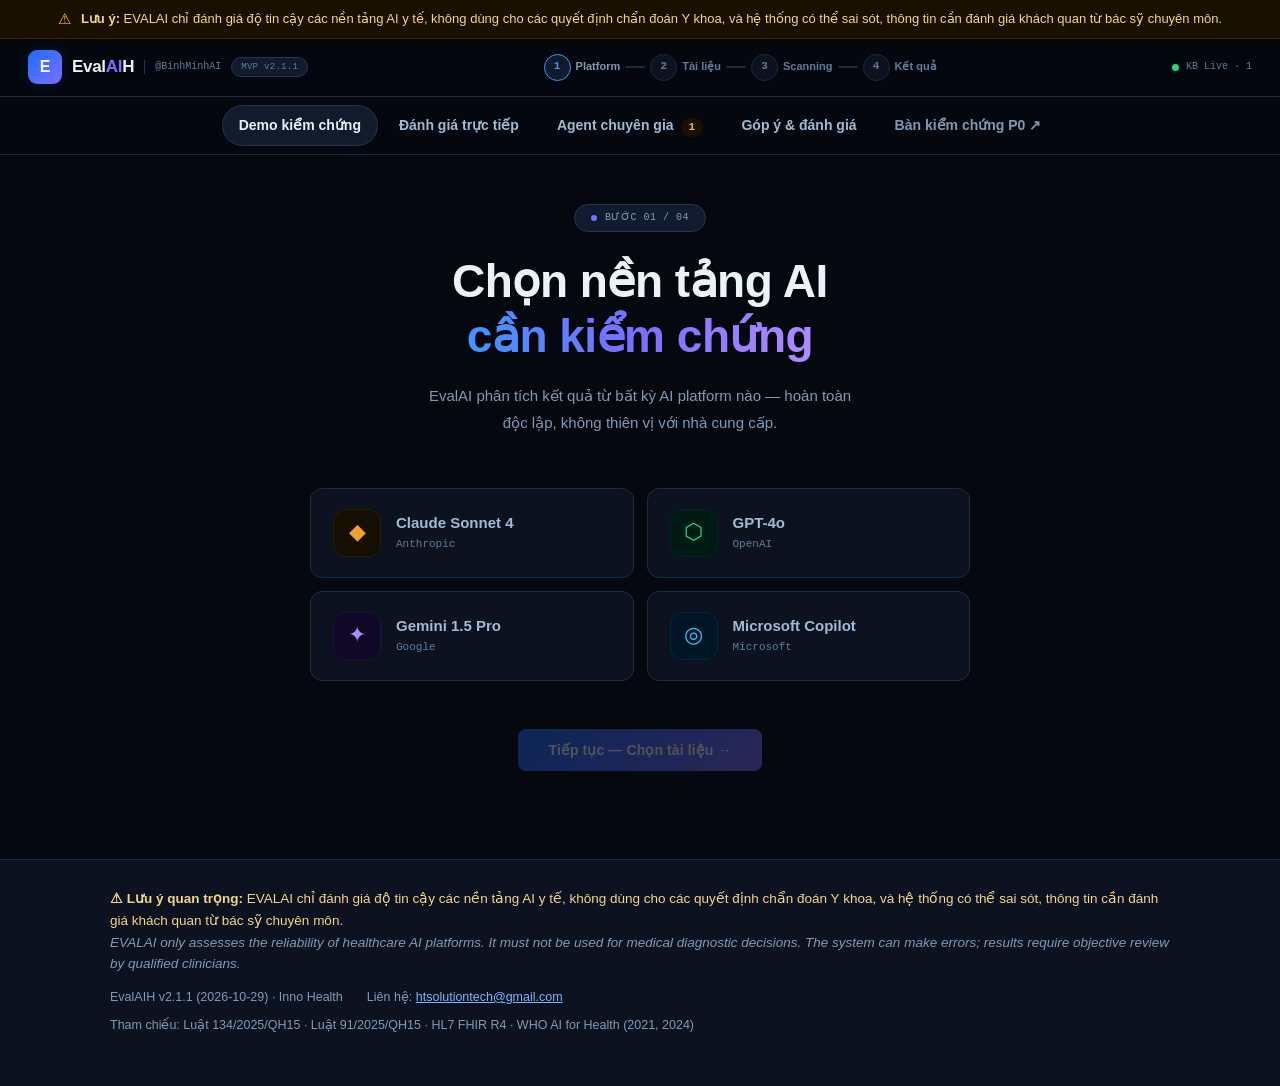
==== commit 57fad6bb: "Add files via upload" ====
--- a/index.html
+++ b/index.html
@@ -2,591 +2,42 @@
 <html lang="vi">
 <head>
 <meta charset="UTF-8">
-<meta name="viewport" content="width=device-width, initial-scale=1.0, maximum-scale=1.0">
-<title>EvalAIH — AI Healthcare Evaluation | HealthV</title>
+<meta name="viewport" content="width=device-width, initial-scale=1.0">
+<meta http-equiv="Content-Security-Policy" content="default-src 'self'; script-src 'self'; style-src 'self' 'unsafe-inline' https://fonts.googleapis.com; font-src https://fonts.gstatic.com; img-src 'self' data:; connect-src 'self' https://formsubmit.co https://api.web3forms.com https://api.crossref.org https://eutils.ncbi.nlm.nih.gov https://script.google.com https://script.googleusercontent.com; form-action 'self' mailto: https://formsubmit.co; base-uri 'self'; object-src 'none'">
+<meta name="referrer" content="strict-origin-when-cross-origin">
+<title>EvalAIH — Kiểm chứng độ tin cậy AI y tế | Inno Health MedTech</title>
+<meta name="description" content="EvalAIH — lớp kiểm chứng độc lập độ tin cậy kết quả của các nền tảng AI y tế tại Việt Nam. Không dùng cho quyết định chẩn đoán y khoa.">
+<meta property="og:title" content="EvalAIH — Kiểm chứng độ tin cậy AI y tế">
+<meta property="og:description" content="Lớp kiểm chứng trung lập cho AI y tế Việt Nam: trách nhiệm · an toàn · tuân thủ · hiệu quả.">
+<meta property="og:type" content="website">
+<meta name="theme-color" content="#06080F">
+<link rel="icon" href="data:image/svg+xml,%3Csvg xmlns='http://www.w3.org/2000/svg' viewBox='0 0 64 64'%3E%3Crect width='64' height='64' rx='14' fill='%231A6EFF'/%3E%3Ctext x='32' y='44' font-size='36' text-anchor='middle' fill='white' font-family='Arial' font-weight='700'%3EE%3C/text%3E%3C/svg%3E">
 <link rel="preconnect" href="https://fonts.googleapis.com">
 <link rel="preconnect" href="https://fonts.gstatic.com" crossorigin>
 <link href="https://fonts.googleapis.com/css2?family=Outfit:wght@300;400;500;600;700;800&family=Nunito+Sans:ital,wght@0,300;0,400;0,600;0,700;0,800;1,400&family=JetBrains+Mono:wght@400;500;600&display=swap" rel="stylesheet">
-
-<style>
-/* =============================================
-   RESET & BASE
-============================================= */
-*,*::before,*::after{box-sizing:border-box;margin:0;padding:0}
-html{scroll-behavior:smooth}
-body{
-  font-family:'Nunito Sans',sans-serif;
-  background:#06080F;color:#C9D8EC;
-  min-height:100vh;
-  -webkit-font-smoothing:antialiased;
-  line-height:1.6;
-  overflow-x:hidden;
-}
-::-webkit-scrollbar{width:4px}
-::-webkit-scrollbar-track{background:#06080F}
-::-webkit-scrollbar-thumb{background:#1A2B3C;border-radius:2px}
-
-/* =============================================
-   VARIABLES
-============================================= */
-:root{
-  --bg0:#06080F;
-  --bg1:#0C1220;
-  --bg2:#111B2E;
-  --bg3:#172236;
-  --border:#1A2B3C;
-  --border2:#243550;
-  --t1:#EBF2FA;
-  --t2:#9FBCD6;
-  --t3:#5A7A96;
-  --t4:#334F6A;
-  --blue:#4293FF;
-  --indigo:#7B6FFF;
-  --green:#1ED98A;
-  --yellow:#F5B93A;
-  --orange:#F07B44;
-  --red:#F05050;
-  --pink:#E8459E;
-  --teal:#1BBDB0;
-  --sans:'Nunito Sans',sans-serif;
-  --display:'Outfit',sans-serif;
-  --mono:'JetBrains Mono',monospace;
-  --r:12px;--r-sm:8px;--r-lg:18px;
-}
-
-/* =============================================
-   ANIMATIONS
-============================================= */
-@keyframes fadeUp  {from{opacity:0;transform:translateY(16px)}to{opacity:1;transform:translateY(0)}}
-@keyframes fadeIn  {from{opacity:0}to{opacity:1}}
-@keyframes spin    {to{transform:rotate(360deg)}}
-@keyframes spinRev {to{transform:rotate(-360deg)}}
-@keyframes scanMove{0%{top:-3px}100%{top:104%}}
-@keyframes shimmer {0%{background-position:-600px 0}100%{background-position:600px 0}}
-@keyframes beatPulse{0%,100%{opacity:1;transform:scale(1)}50%{opacity:.25;transform:scale(2.4)}}
-
-.fu {animation:fadeUp .4s ease-out both}
-.fu1{animation:fadeUp .4s .07s ease-out both}
-.fu2{animation:fadeUp .4s .14s ease-out both}
-.fu3{animation:fadeUp .4s .21s ease-out both}
-.fu4{animation:fadeUp .4s .28s ease-out both}
-
-/* =============================================
-   TOPBAR
-============================================= */
-#topbar{
-  height:58px;
-  border-bottom:1px solid var(--border);
-  display:flex;align-items:center;justify-content:space-between;
-  padding:0 28px;
-  position:sticky;top:0;z-index:200;
-  background:rgba(6,8,15,.95);
-  backdrop-filter:blur(18px);
-  gap:10px;
-}
-.logo{display:flex;align-items:center;gap:10px;flex-shrink:0;min-width:0}
-.logo-mark{
-  width:34px;height:34px;border-radius:9px;
-  background:linear-gradient(135deg,#1A6EFF,#7B6FFF);
-  display:flex;align-items:center;justify-content:center;
-  font-family:var(--display);font-weight:800;font-size:16px;color:#fff;
-  box-shadow:0 0 16px #1A6EFF22;flex-shrink:0;
-}
-.logo-name{
-  font-family:var(--display);font-size:17px;font-weight:800;
-  letter-spacing:-.3px;color:var(--t1);white-space:nowrap;
-}
-.logo-name em{font-style:normal;color:var(--indigo)}
-.logo-sep{width:1px;height:14px;background:var(--border2);flex-shrink:0}
-.logo-author{font-family:var(--mono);font-size:10px;color:var(--t4);white-space:nowrap}
-.logo-pill{
-  padding:2px 9px;background:var(--bg2);border:1px solid var(--border2);
-  border-radius:20px;font-family:var(--mono);font-size:9px;color:var(--t4);
-  letter-spacing:.3px;white-space:nowrap;flex-shrink:0;
-}
-
-#stepper{display:flex;align-items:center;gap:5px;flex-shrink:0}
-.stp-dot{
-  width:27px;height:27px;border-radius:50%;
-  display:flex;align-items:center;justify-content:center;
-  font-family:var(--mono);font-size:11px;font-weight:600;
-  border:1.5px solid var(--border);background:var(--bg1);color:var(--t4);
-  transition:all .25s;flex-shrink:0;
-}
-.stp-dot.done{background:linear-gradient(135deg,#1A6EFF,#7B6FFF);border-color:transparent;color:#fff}
-.stp-dot.now{background:var(--bg2);border-color:var(--blue);color:var(--blue)}
-.stp-lbl{font-family:var(--sans);font-size:11px;font-weight:600;color:var(--t4);transition:color .25s;white-space:nowrap}
-.stp-lbl.now{color:var(--t3)}
-.stp-bar{width:20px;height:1.5px;background:var(--border);border-radius:1px;transition:background .25s;flex-shrink:0}
-.stp-bar.done{background:rgba(66,147,255,.4)}
-
-.live-badge{display:flex;align-items:center;gap:7px;flex-shrink:0}
-.live-dot{width:7px;height:7px;border-radius:50%;background:var(--green);animation:beatPulse 2.6s infinite;flex-shrink:0}
-.live-txt{font-family:var(--mono);font-size:10px;color:var(--t4);white-space:nowrap}
-.btn-tiny{
-  display:none;background:transparent;border:1.5px solid var(--border2);
-  color:var(--t3);border-radius:var(--r-sm);padding:5px 12px;
-  font-family:var(--sans);font-size:11px;font-weight:600;
-  cursor:pointer;transition:all .18s;white-space:nowrap;
-}
-.btn-tiny:hover{color:var(--t2);background:var(--bg2)}
-
-/* =============================================
-   MAIN CONTAINER
-============================================= */
-#app{max-width:1060px;margin:0 auto;padding:48px 24px}
-.screen{display:none}
-.screen.on{display:block}
-
-/* =============================================
-   INTRO BLOCK
-============================================= */
-.intro{text-align:center;margin-bottom:52px}
-.step-badge{
-  display:inline-flex;align-items:center;gap:8px;
-  padding:5px 16px;background:var(--bg2);border:1px solid var(--border2);
-  border-radius:20px;margin-bottom:22px;
-}
-.step-badge-dot{width:6px;height:6px;border-radius:50%;display:inline-block;flex-shrink:0}
-.step-badge-txt{font-family:var(--mono);font-size:10px;color:var(--t3);letter-spacing:.5px}
-
-/* BIG TITLE — Outfit: clean, modern, đầy đủ Unicode VN */
-.big-title{
-  font-family:var(--display);
-  font-size:clamp(30px,4.8vw,46px);
-  font-weight:700;
-  letter-spacing:-.5px;
-  line-height:1.2;
-  color:var(--t1);margin-bottom:18px;
-}
-.big-title .hi{
-  background:linear-gradient(90deg,#4293FF,#7B6FFF,#B08BFF);
-  -webkit-background-clip:text;-webkit-text-fill-color:transparent;background-clip:text;
-}
-.sub-text{
-  font-family:var(--sans);font-size:15px;font-weight:400;
-  color:var(--t3);max-width:440px;margin:0 auto;line-height:1.8;
-}
-
-/* =============================================
-   PLATFORM GRID
-============================================= */
-.plt-grid{display:grid;grid-template-columns:1fr 1fr;gap:13px;max-width:660px;margin:0 auto 48px}
-.plt-card{
-  border:1.5px solid var(--border);border-radius:var(--r);
-  padding:20px 22px;cursor:pointer;transition:all .2s;
-  background:var(--bg1);display:flex;align-items:center;gap:15px;
-}
-.plt-card:hover{border-color:var(--border2);background:var(--bg2);transform:translateY(-2px)}
-.plt-ico{
-  width:48px;height:48px;border-radius:13px;
-  display:flex;align-items:center;justify-content:center;
-  font-family:var(--mono);font-size:22px;border:1.5px solid var(--border);
-  transition:all .2s;flex-shrink:0;
-}
-.plt-nm{font-family:var(--display);font-weight:700;font-size:15px;color:var(--t2);line-height:1.3}
-.plt-vnd{font-family:var(--mono);font-size:11px;color:var(--t4);margin-top:3px}
-.plt-chk{
-  width:22px;height:22px;border-radius:50%;
-  display:flex;align-items:center;justify-content:center;
-  font-size:11px;font-weight:900;color:#000;flex-shrink:0;margin-left:auto;
-}
-
-/* =============================================
-   BUTTONS
-============================================= */
-.btn-main{
-  border:none;border-radius:var(--r-sm);padding:13px 30px;
-  cursor:pointer;font-family:var(--sans);
-  font-size:14px;font-weight:700;letter-spacing:.1px;
-  transition:all .2s;position:relative;overflow:hidden;
-  background:linear-gradient(135deg,#1A6EFF,#7B6FFF);color:#fff;
-}
-.btn-main:hover{transform:translateY(-2px);box-shadow:0 8px 28px #1A6EFF35}
-.btn-main:active{transform:translateY(0)}
-.btn-main:disabled{opacity:.3;cursor:not-allowed;transform:none;box-shadow:none}
-.btn-ghost{
-  background:transparent;border:1.5px solid var(--border2);
-  color:var(--t3);border-radius:var(--r-sm);padding:12px 22px;
-  font-family:var(--sans);font-size:14px;font-weight:600;
-  cursor:pointer;transition:all .18s;
-}
-.btn-ghost:hover{color:var(--t2);background:var(--bg2)}
-
-/* =============================================
-   STEP 2 — UPLOAD & DOC LIST
-============================================= */
-.upload-box{
-  border:2px dashed var(--border2);border-radius:var(--r-lg);
-  padding:32px 26px;text-align:center;cursor:pointer;
-  transition:all .2s;max-width:600px;margin:0 auto 22px;
-}
-.upload-box:hover,.upload-box.drag{border-color:var(--indigo);background:rgba(123,111,255,.05)}
-.upload-ico{font-size:34px;margin-bottom:11px;opacity:.45}
-.upload-head{font-family:var(--sans);font-size:15px;font-weight:600;color:var(--t3);margin-bottom:4px}
-.upload-hint{font-family:var(--mono);font-size:11px;color:var(--t4)}
-
-.divider-line{position:relative;text-align:center;margin:0 auto 18px;max-width:600px}
-.divider-line::before{content:'';position:absolute;inset:50% 0 auto;height:1px;background:var(--border)}
-.divider-line span{
-  position:relative;background:var(--bg0);padding:0 16px;
-  font-family:var(--mono);font-size:9px;color:var(--t4);letter-spacing:.6px;
-}
-
-.doc-list{display:flex;flex-direction:column;gap:10px;max-width:600px;margin:0 auto 34px}
-.doc-row{
-  border:1.5px solid var(--border);border-radius:var(--r-sm);
-  padding:13px 17px;cursor:pointer;transition:all .2s;
-  background:var(--bg1);display:flex;align-items:center;gap:13px;
-}
-.doc-row:hover{border-color:var(--border2);background:var(--bg2)}
-.doc-ico{width:40px;height:40px;border-radius:9px;display:flex;align-items:center;justify-content:center;font-size:19px;flex-shrink:0}
-.doc-nm{font-family:var(--sans);font-weight:600;font-size:14px;color:var(--t2);white-space:nowrap;overflow:hidden;text-overflow:ellipsis}
-.doc-sz{font-family:var(--mono);font-size:10px;color:var(--t4);margin-top:2px}
-.ftag{
-  font-family:var(--mono);padding:2px 9px;border-radius:4px;
-  font-size:9px;font-weight:600;letter-spacing:.5px;text-transform:uppercase;
-  white-space:nowrap;flex-shrink:0;
-}
-
-/* =============================================
-   STEP 3 — SCANNING
-============================================= */
-#screen3{text-align:center;padding:80px 0}
-.scan-orbit{width:148px;height:148px;margin:0 auto 44px;position:relative}
-.orbit-ring{position:absolute;border-style:solid;border-radius:50%;border-color:transparent;border-top-color:currentColor}
-.orbit-ring:nth-child(1){inset:0;border-width:2.5px;animation:spin 1.1s linear infinite}
-.orbit-ring:nth-child(2){inset:14px;border-width:2px;animation:spinRev 1.7s linear infinite}
-.orbit-ring:nth-child(3){inset:28px;border-width:1.5px;animation:spin 2.5s linear infinite}
-.orbit-core{
-  position:absolute;inset:28px;border-radius:50%;background:var(--bg1);
-  display:flex;align-items:center;justify-content:center;overflow:hidden;
-}
-.scan-pct{font-family:var(--mono);font-size:24px;font-weight:600}
-.scan-line{position:absolute;left:0;right:0;height:2px;animation:scanMove 1.9s ease-in-out infinite}
-.scan-ttl{font-family:var(--display);font-size:clamp(22px,4vw,28px);font-weight:700;letter-spacing:-.3px;color:var(--t1);margin-bottom:12px}
-.scan-stg{font-family:var(--mono);font-size:12px;margin-bottom:38px;min-height:22px;color:var(--t3)}
-.prog-wrap{max-width:500px;margin:0 auto 32px}
-.prog-track{height:3px;background:var(--bg2);border-radius:2px;overflow:hidden}
-.prog-fill{
-  height:100%;border-radius:2px;transition:width .36s ease-out;
-  background:linear-gradient(90deg,#1A6EFF,var(--indigo),#B08BFF);
-  background-size:300% 100%;animation:shimmer 2s linear infinite;
-}
-.agents{display:flex;gap:8px;justify-content:center;flex-wrap:wrap;margin-top:4px}
-.agent{
-  display:flex;align-items:center;gap:6px;padding:6px 13px;
-  background:var(--bg1);border:1px solid var(--border);border-radius:20px;
-  font-family:var(--mono);font-size:10px;color:var(--t4);transition:all .4s;
-}
-.agent-dot{width:6px;height:6px;border-radius:50%;background:var(--border);transition:background .4s;flex-shrink:0}
-
-/* =============================================
-   STEP 4 — RESULTS
-============================================= */
-.result-top{display:flex;gap:20px;margin-bottom:30px;flex-wrap:wrap;align-items:flex-start}
-.result-meta{flex:1;min-width:260px}
-.result-badge{
-  display:inline-flex;align-items:center;gap:8px;
-  padding:4px 15px;background:var(--bg2);border:1px solid var(--border2);
-  border-radius:20px;margin-bottom:16px;
-}
-.result-ttl{font-family:var(--display);font-size:clamp(20px,3vw,26px);font-weight:700;letter-spacing:-.3px;color:var(--t1);margin-bottom:6px}
-.result-doc{font-family:var(--mono);font-size:11px;color:var(--t4);margin-bottom:20px}
-.stat-row{display:flex;gap:10px;flex-wrap:wrap}
-.stat-chip{display:flex;align-items:center;gap:9px;padding:8px 14px;border-radius:10px;border:1px solid}
-.chip-n{font-family:var(--mono);font-weight:700;font-size:22px}
-.chip-l{font-family:var(--sans);font-size:11px}
-
-.mpvs-card{
-  background:var(--bg1);border-radius:var(--r-lg);
-  padding:26px 30px;text-align:center;min-width:180px;
-  position:relative;overflow:hidden;border:1.5px solid;flex-shrink:0;
-}
-.mpvs-card::before{
-  content:'';position:absolute;inset:0;pointer-events:none;
-  background:radial-gradient(circle at 50% 140%,var(--glow,transparent),transparent 68%);
-}
-.mpvs-lbl{font-family:var(--mono);font-size:9px;color:var(--t4);letter-spacing:1px;margin-bottom:12px}
-.mpvs-ring{position:relative;width:84px;height:84px;margin:0 auto 12px}
-.mpvs-num{
-  position:absolute;inset:0;display:flex;align-items:center;justify-content:center;
-  font-family:var(--mono);font-size:26px;font-weight:700;
-}
-.mpvs-badge{
-  display:inline-block;padding:4px 13px;border-radius:6px;
-  font-family:var(--mono);font-size:9px;font-weight:700;
-  border:1px solid;margin-bottom:9px;
-}
-.mpvs-ecs{font-family:var(--mono);font-size:9px;color:var(--t4)}
-
-.tab-bar{
-  display:flex;gap:3px;background:var(--bg1);padding:4px;
-  border-radius:11px;width:fit-content;margin-bottom:24px;
-  border:1px solid var(--border);
-}
-.tb{
-  padding:9px 20px;border-radius:8px;border:none;cursor:pointer;
-  font-family:var(--sans);font-size:13px;font-weight:600;
-  transition:all .18s;background:transparent;color:var(--t4);white-space:nowrap;
-}
-.tb.on{background:var(--bg3);color:var(--t1)}
-.tb-cnt{margin-left:6px;padding:1px 7px;background:var(--bg2);border-radius:10px;font-family:var(--mono);font-size:9px;color:var(--t3)}
-.tab-pane{display:none}
-.tab-pane.on{display:block}
-
-.sum-cards{display:grid;grid-template-columns:repeat(4,1fr);gap:11px;margin-bottom:22px}
-.sum-card{background:var(--bg1);border:1px solid var(--border);border-radius:var(--r-sm);padding:16px 13px;text-align:center}
-.sum-ico{font-size:22px;margin-bottom:5px}
-.sum-n{font-family:var(--mono);font-size:28px;font-weight:700}
-.sum-l{font-family:var(--sans);font-size:11px;color:var(--t4);margin-top:3px}
-
-.cl-card{border:1.5px solid var(--border);border-radius:var(--r);overflow:hidden;cursor:pointer;margin-bottom:11px;transition:border-color .2s}
-.cl-card:hover{border-color:var(--border2)}
-.cl-top{display:flex;gap:14px;align-items:flex-start;padding:16px 18px}
-.cl-ico{width:37px;height:37px;background:var(--bg1);border-radius:9px;display:flex;align-items:center;justify-content:center;font-size:17px;flex-shrink:0}
-.cl-body{flex:1;min-width:0}
-.cl-badges{display:flex;gap:7px;align-items:center;flex-wrap:wrap;margin-bottom:8px}
-.v-badge{font-family:var(--mono);padding:3px 10px;border-radius:5px;font-size:9px;font-weight:700;letter-spacing:.3px;border:1px solid}
-.cl-tag{font-family:var(--mono);padding:2px 8px;border-radius:4px;font-size:9px;font-weight:600;letter-spacing:.4px;text-transform:uppercase}
-.cl-text{font-family:var(--sans);font-size:14px;color:var(--t2);line-height:1.7;margin-bottom:10px}
-.cl-bar-row{display:flex;align-items:center;gap:10px}
-.cl-bar-lbl{font-family:var(--mono);font-size:9px;color:var(--t4);white-space:nowrap}
-.cl-bar-tr{flex:1;background:var(--bg2);border-radius:3px;height:5px;overflow:hidden}
-.cl-bar-fl{height:100%;border-radius:3px;transition:width 1.2s cubic-bezier(.4,0,.2,1)}
-.cl-bar-val{font-family:var(--mono);font-size:13px;font-weight:700;min-width:26px}
-.cl-chev{color:var(--t4);font-size:12px;flex-shrink:0;margin-top:3px;transition:transform .2s;display:inline-block}
-
-.cl-detail{border-top:1px solid var(--border);padding:17px 18px 17px 69px}
-.det-grid{display:grid;grid-template-columns:1fr 1fr;gap:13px}
-.det-box{background:var(--bg0);border-radius:10px;padding:16px}
-.det-hd{font-family:var(--mono);font-size:9px;color:var(--blue);font-weight:700;letter-spacing:.7px;margin-bottom:10px}
-.det-txt{font-family:var(--sans);font-size:13px;color:var(--t3);line-height:1.8}
-.met-row{display:flex;justify-content:space-between;margin-bottom:7px;font-size:12px}
-.met-k{font-family:var(--sans);color:var(--t4)}
-.met-v{font-family:var(--mono);color:var(--t3);font-size:11px}
-
-/* BENCHMARK */
-.bm-h3{font-family:var(--display);font-size:clamp(16px,3vw,20px);font-weight:700;color:var(--t1);margin-bottom:6px;letter-spacing:-.2px}
-.bm-legend{display:flex;gap:14px;flex-wrap:wrap;margin-bottom:16px;align-items:center}
-.bm-leg-item{display:flex;align-items:center;gap:7px}
-.bm-leg-dot{width:10px;height:10px;border-radius:3px;flex-shrink:0}
-.bm-leg-nm{font-family:var(--sans);font-size:12px;color:var(--t3)}
-.bm-sect-lbl{margin-bottom:8px}
-.bm-wrap{overflow-x:auto;-webkit-overflow-scrolling:touch;margin-bottom:16px}
-.bm-table{background:var(--bg1);border:1px solid var(--border);border-radius:var(--r);overflow:hidden;min-width:620px}
-.bm-row,.bm-head{display:grid;grid-template-columns:215px repeat(5,1fr)}
-.bm-head{background:var(--bg0);border-bottom:1px solid var(--border)}
-.bm-th{font-family:var(--mono);padding:10px 13px;font-size:9px;font-weight:700;letter-spacing:.8px;color:var(--t4)}
-.bm-row:nth-child(even){background:var(--bg1)}
-.bm-row:nth-child(odd){background:#090C16}
-.bm-td{padding:12px 13px;border-right:1px solid var(--border)}
-.bm-td:last-child{border-right:none}
-.bm-mn{font-family:var(--sans);font-size:13px;font-weight:600;color:var(--t2);margin-bottom:2px}
-.bm-src{font-family:var(--mono);font-size:9px;color:var(--t4)}
-.bm-vc{text-align:center;display:flex;flex-direction:column;align-items:center;gap:4px;justify-content:center}
-.bm-val{font-family:var(--mono);font-size:14px;font-weight:500;color:var(--t4)}
-.bm-val.best{font-weight:800}
-.bm-bar{width:32px;height:3px;background:var(--bg0);border-radius:2px}
-.bm-bar-fill{height:100%;border-radius:2px}
-.bm-bl{font-family:var(--mono);font-size:9px}
-.bm-note{padding:13px 16px;background:#14100A;border:1px solid #C9820020;border-radius:10px;font-family:var(--sans);font-size:12px;color:#7A6A50;line-height:1.8}
-.bm-note strong{color:#C98200}
-
-/* REPORT */
-.rpt-box{background:var(--bg1);border:1px solid var(--border);border-radius:var(--r-lg);overflow:hidden}
-.rpt-hdr{
-  background:var(--bg2);padding:22px 27px;border-bottom:1px solid var(--border);
-  display:flex;justify-content:space-between;align-items:center;flex-wrap:wrap;gap:13px;
-}
-.rpt-logo{display:flex;align-items:center;gap:12px}
-.rpt-logo-ico{
-  width:34px;height:34px;background:linear-gradient(135deg,#1A6EFF,#7B6FFF);
-  border-radius:9px;display:flex;align-items:center;justify-content:center;
-  font-family:var(--display);font-weight:800;font-size:15px;color:#fff;flex-shrink:0;
-}
-.rpt-logo-ttl{font-family:var(--display);font-weight:700;font-size:17px;color:var(--t1);letter-spacing:-.2px}
-.rpt-logo-sub{font-family:var(--mono);font-size:10px;color:var(--t4)}
-.rpt-body{padding:26px}
-.rpt-sect{margin-bottom:26px}
-.rpt-sh{font-family:var(--mono);font-size:9px;color:var(--blue);font-weight:700;letter-spacing:.8px;margin-bottom:14px}
-.rpt-grid{display:grid;grid-template-columns:repeat(3,1fr);gap:9px}
-.rpt-cell{background:var(--bg0);border-radius:9px;padding:12px 14px}
-.rpt-ck{font-family:var(--mono);font-size:9px;color:var(--t4);margin-bottom:4px}
-.rpt-cv{font-family:var(--mono);font-size:13px;font-weight:600;color:var(--t3)}
-.rpt-cl{border-left:3px solid;padding-left:15px;margin-bottom:20px}
-.rpt-cl-badges{display:flex;gap:7px;align-items:center;margin-bottom:6px;flex-wrap:wrap}
-.rpt-cl-txt{font-family:var(--sans);font-size:13px;color:var(--t3);margin-bottom:6px;line-height:1.65}
-.rpt-cl-ana{font-family:var(--sans);font-size:12px;color:var(--t4);line-height:1.8}
-.meta-box{background:#14100A;border:1px solid #C9820022;border-radius:10px;padding:15px 17px;margin-bottom:22px}
-.meta-hd{font-family:var(--mono);font-size:10px;font-weight:700;color:#C98200;margin-bottom:7px}
-.meta-txt{font-family:var(--sans);font-size:13px;color:#7A6A50;line-height:1.8}
-.rpt-acts{display:flex;gap:10px;flex-wrap:wrap}
-.rpt-foot{padding:11px 27px;border-top:1px solid var(--border);font-family:var(--mono);font-size:9px;color:var(--t4);line-height:1.7}
-
-/* =============================================
-   RESPONSIVE — 4 BREAKPOINTS CLEAN
-   ≤1100 / ≤768 / ≤520 / ≤380
-============================================= */
-
-@media(max-width:1100px){
-  #app{padding:40px 20px}
-}
-
-@media(max-width:768px){
-  /* Topbar */
-  #topbar{padding:0 16px;height:54px;gap:8px}
-  .logo-sep,.logo-author,.logo-pill{display:none}
-
-  /* App */
-  #app{padding:28px 16px}
-  .big-title{font-size:clamp(26px,5.5vw,34px);letter-spacing:-.2px}
-  .sub-text{font-size:14px}
-  .intro{margin-bottom:36px}
-
-  /* Platform — 1 cột */
-  .plt-grid{grid-template-columns:1fr;max-width:100%}
-
-  /* Docs */
-  .doc-list,.upload-box,.divider-line{max-width:100%}
-
-  /* S2 buttons */
-  .s2-btns{flex-wrap:wrap;justify-content:center}
-
-  /* Results */
-  .result-top{flex-direction:column}
-  .mpvs-card{
-    width:100%;min-width:unset;
-    display:flex;flex-direction:row;align-items:center;
-    gap:20px;padding:20px 22px;text-align:left;
-  }
-  .mpvs-ring{margin:0;flex-shrink:0}
-
-  /* Tabs full width */
-  .tab-bar{width:100%;border-radius:10px}
-  .tb{flex:1;text-align:center;padding:9px 8px;font-size:12px}
-
-  /* Summary 2×2 */
-  .sum-cards{grid-template-columns:1fr 1fr}
-
-  /* Claims detail 2 col OK */
-  .cl-detail{padding:16px}
-
-  /* Benchmark horizontal scroll */
-  .bm-wrap{overflow-x:auto}
-
-  /* Report */
-  .rpt-hdr,.rpt-body{padding:16px 18px}
-  .rpt-acts{gap:8px}
-}
-
-@media(max-width:520px){
-  /* Topbar */
-  #topbar{padding:0 12px;height:50px;gap:6px}
-  .logo-name{font-size:15px;letter-spacing:0}
-  .logo-mark{width:30px;height:30px;font-size:14px;border-radius:8px}
-  .stp-lbl{display:none}
-  .stp-bar{width:11px}
-  .stp-dot{width:24px;height:24px;font-size:10px}
-  .live-txt{display:none}
-  .btn-tiny{padding:4px 10px;font-size:10px}
-
-  /* App */
-  #app{padding:20px 12px}
-  .big-title{font-size:clamp(22px,6.5vw,28px);letter-spacing:0;line-height:1.25}
-  .intro{margin-bottom:26px}
-  .step-badge{padding:4px 12px}
-  .step-badge-txt{font-size:9px}
-
-  /* Platform */
-  .plt-grid{gap:9px}
-  .plt-card{padding:14px 15px;gap:12px}
-  .plt-ico{width:42px;height:42px;font-size:19px;border-radius:11px}
-  .plt-nm{font-size:13px}
-  .plt-vnd{font-size:10px}
-
-  /* Buttons */
-  #btn12{width:100%;text-align:center;padding:13px}
-  .s2-btns{flex-direction:column;align-items:stretch}
-  .s2-btns .btn-ghost,.s2-btns .btn-main{width:100%;text-align:center}
-
-  /* Scan */
-  .scan-orbit{width:118px;height:118px;margin-bottom:30px}
-  .scan-ttl{font-size:20px}
-  .agents{gap:5px}
-  .agent{padding:5px 10px;font-size:9px}
-
-  /* Results */
-  .result-ttl{font-size:20px}
-  .stat-chip{padding:7px 11px}
-  .chip-n{font-size:18px}
-  /* MPVS card — stack vertical on small */
-  .mpvs-card{flex-direction:column;text-align:center;gap:10px;padding:18px 16px}
-  .mpvs-ring{margin:0 auto}
-
-  /* Tabs */
-  .tb{font-size:11px;padding:8px 6px}
-  .tb-cnt{display:none}
-
-  /* Summary */
-  .sum-cards{gap:8px}
-  .sum-n{font-size:22px}
-  .sum-card{padding:12px 10px}
-
-  /* Claims */
-  .cl-top{padding:13px;gap:10px}
-  .cl-ico{width:33px;height:33px;font-size:15px}
-  .cl-text{font-size:13px}
-  .cl-detail{padding:12px}
-  .det-grid{grid-template-columns:1fr}
-
-  /* Report */
-  .rpt-grid{grid-template-columns:1fr 1fr}
-  .rpt-body{padding:14px}
-  .rpt-hdr{padding:13px 15px}
-  .rpt-foot{font-size:8px;padding:9px 14px}
-  .rpt-acts button{font-size:12px!important;padding:10px 13px!important}
-
-  /* Docs */
-  .doc-row{padding:11px 13px;gap:10px}
-  .doc-nm{font-size:13px}
-  .doc-ico{width:36px;height:36px;font-size:16px}
-  .upload-box{padding:22px 16px}
-}
-
-@media(max-width:380px){
-  #topbar{padding:0 10px}
-  .logo-name{font-size:14px}
-  .logo-mark{width:28px;height:28px;font-size:13px}
-  .stp-dot{width:22px;height:22px;font-size:9px}
-  #app{padding:16px 10px}
-  .big-title{font-size:20px}
-  .plt-card{padding:12px 12px;gap:9px}
-  .plt-ico{width:38px;height:38px;font-size:17px}
-  .tb{font-size:10px;padding:7px 5px}
-  .sum-n{font-size:20px}
-  .cl-top{padding:11px 11px}
-  .rpt-grid{grid-template-columns:1fr}
-  .rpt-acts{flex-direction:column}
-  .rpt-acts button{width:100%;text-align:center}
-}
-
-</style>
-
+<link rel="stylesheet" href="assets/css/base.css">
+<link rel="stylesheet" href="assets/css/app.css">
 </head>
 <body>
+<a class="skip" href="#app">Bỏ qua tới nội dung chính</a>
+
+<!-- ═══ LƯU Ý BẮT BUỘC ═══ -->
+<div id="disclaimerBar" role="note" aria-label="Lưu ý quan trọng">
+  <span class="dc-ico" aria-hidden="true">⚠</span>
+  <span><b>Lưu ý:</b> <span data-disclaimer></span></span>
+</div>
 
 <!-- ═══ TOPBAR ═══ -->
-<div id="topbar">
-  <div class="logo">
-    <div class="logo-mark">E</div>
+<header id="topbar">
+  <a class="logo" href="#demo" aria-label="EvalAIH — trang chủ">
+    <div class="logo-mark" aria-hidden="true">E</div>
     <div class="logo-name">Eval<em>AI</em>H</div>
     <div class="logo-sep"></div>
     <div class="logo-author">@BinhMinhAI</div>
-    <div class="logo-pill">MVP v2.0</div>
-  </div>
-
-  <div id="stepper">
+    <div class="logo-pill" id="verPill">MVP</div>
+  </a>
+
+  <div id="stepper" aria-label="Tiến trình demo">
     <div class="stp-dot now" id="sd1">1</div><div class="stp-lbl now" id="sl1">Platform</div>
     <div class="stp-bar" id="sb1"></div>
     <div class="stp-dot" id="sd2">2</div><div class="stp-lbl" id="sl2">Tài liệu</div>
@@ -598,13 +49,23 @@
 
   <div class="live-badge">
     <span class="live-dot"></span>
-    <span class="live-txt">KB Live</span>
-    <button class="btn-tiny" id="resetBtn" onclick="resetApp()">↺ Reset</button>
-  </div>
-</div>
-
-<!-- ═══ APP ═══ -->
-<div id="app">
+    <span class="live-txt" id="kbLiveTxt">KB Live</span>
+    <button class="btn-tiny" id="resetBtn" type="button">↺ Reset</button>
+  </div>
+</header>
+
+<nav id="mainnav" aria-label="Chức năng chính">
+  <a href="#demo" data-view="demo">Demo kiểm chứng</a>
+  <a href="#live" data-view="live">Đánh giá trực tiếp</a>
+  <a href="#agent" data-view="agent">Agent chuyên gia <span class="nav-cnt" id="navKbCnt">0</span></a>
+  <a href="#feedback" data-view="feedback">Góp ý &amp; đánh giá</a>
+  <a href="Pilottest.html" class="ext">Bàn kiểm chứng P0 ↗</a>
+</nav>
+
+<main id="app" tabindex="-1">
+
+<!-- ════════════════════ VIEW: DEMO ════════════════════ -->
+<section class="view" id="view-demo" aria-label="Demo kiểm chứng">
 
 <!-- SCREEN 1 -->
 <div class="screen on" id="s1">
@@ -614,25 +75,25 @@
     <p class="sub-text">EvalAI phân tích kết quả từ bất kỳ AI platform nào — hoàn toàn độc lập, không thiên vị với nhà cung cấp.</p>
   </div>
   <div class="plt-grid">
-    <div class="plt-card fu1" id="pc-claude" onclick="selectPlt('claude')">
+    <div class="plt-card fu1" id="pc-claude" data-plt="claude" role="button" tabindex="0">
       <div class="plt-ico" id="pi-claude" style="background:#160E00;border-color:#2A1E00;color:#F0A030">◆</div>
       <div><div class="plt-nm">Claude Sonnet 4</div><div class="plt-vnd">Anthropic</div></div>
     </div>
-    <div class="plt-card fu2" id="pc-gpt4o" onclick="selectPlt('gpt4o')">
+    <div class="plt-card fu2" id="pc-gpt4o" data-plt="gpt4o" role="button" tabindex="0">
       <div class="plt-ico" id="pi-gpt4o" style="background:#001A14;border-color:#002820;color:#1ED98A">⬡</div>
       <div><div class="plt-nm">GPT-4o</div><div class="plt-vnd">OpenAI</div></div>
     </div>
-    <div class="plt-card fu3" id="pc-gemini" onclick="selectPlt('gemini')">
+    <div class="plt-card fu3" id="pc-gemini" data-plt="gemini" role="button" tabindex="0">
       <div class="plt-ico" id="pi-gemini" style="background:#100826;border-color:#1E1040;color:#A78BFA">✦</div>
       <div><div class="plt-nm">Gemini 1.5 Pro</div><div class="plt-vnd">Google</div></div>
     </div>
-    <div class="plt-card fu4" id="pc-copilot" onclick="selectPlt('copilot')">
+    <div class="plt-card fu4" id="pc-copilot" data-plt="copilot" role="button" tabindex="0">
       <div class="plt-ico" id="pi-copilot" style="background:#001626;border-color:#002840;color:#38BDF8">◎</div>
       <div><div class="plt-nm">Microsoft Copilot</div><div class="plt-vnd">Microsoft</div></div>
     </div>
   </div>
   <div style="text-align:center">
-    <button class="btn-main" id="btn12" onclick="goS2()" disabled>Tiếp tục — Chọn tài liệu →</button>
+    <button class="btn-main" id="btn12" type="button" disabled>Tiếp tục — Chọn tài liệu →</button>
   </div>
 </div>
 
@@ -641,50 +102,47 @@
   <div class="intro fu">
     <div class="step-badge" id="s2badge"><span class="step-badge-dot" id="s2dot"></span><span class="step-badge-txt" id="s2lbl">BƯỚC 02 / 04</span></div>
     <h1 class="big-title">Chọn tài liệu <span id="s2accent" class="hi">cần phân tích</span></h1>
-    <p class="sub-text">Upload file từ máy tính hoặc chọn tài liệu mẫu của dự án HealthV</p>
-  </div>
-  <div class="upload-box" id="upBox" onclick="document.getElementById('fi').click()"
-    ondragover="event.preventDefault();this.classList.add('drag')"
-    ondragleave="this.classList.remove('drag')"
-    ondrop="doDrop(event)">
-    <input type="file" id="fi" style="display:none" accept=".pdf,.docx,.pptx,.txt" onchange="doFile(this)">
+    <p class="sub-text">Upload file từ máy tính hoặc chọn tài liệu mẫu của dự án</p>
+  </div>
+  <div class="upload-box" id="upBox" role="button" tabindex="0" aria-label="Chọn file để tải lên">
+    <input type="file" id="fi" style="display:none" accept=".pdf,.docx,.pptx,.txt,.md">
     <div id="upContent">
       <div class="upload-ico">⬆</div>
       <div class="upload-head">Kéo thả hoặc click để upload</div>
-      <div class="upload-hint">Hỗ trợ PDF · DOCX · PPTX · TXT</div>
+      <div class="upload-hint">Hỗ trợ PDF · DOCX · PPTX · TXT · MD (tối đa 5 MB)</div>
     </div>
   </div>
   <div class="divider-line"><span>HOẶC CHỌN TÀI LIỆU MẪU</span></div>
   <div class="doc-list">
-    <div class="doc-row fu1" id="dr-ambient" onclick="selectDoc('ambient')">
+    <div class="doc-row fu1" id="dr-ambient" data-doc="ambient" role="button" tabindex="0">
       <div class="doc-ico" style="background:#0A1830">📋</div>
       <div style="flex:1;min-width:0"><div class="doc-nm">Ambient Scribe — Business Plan Q1/2026</div><div class="doc-sz">47 KB · DOCX</div></div>
       <span class="ftag" style="background:#0A1830;color:#60A5FA">DOCX</span>
     </div>
-    <div class="doc-row fu2" id="dr-aios" onclick="selectDoc('aios')">
+    <div class="doc-row fu2" id="dr-aios" data-doc="aios" role="button" tabindex="0">
       <div class="doc-ico" style="background:#0A1830">🏗</div>
       <div style="flex:1;min-width:0"><div class="doc-nm">AIOSHealth OS Framework — Thuyết minh v2</div><div class="doc-sz">91 KB · DOCX</div></div>
       <span class="ftag" style="background:#0A1830;color:#60A5FA">DOCX</span>
     </div>
-    <div class="doc-row fu3" id="dr-evalaih" onclick="selectDoc('evalaih')">
+    <div class="doc-row fu3" id="dr-evalaih" data-doc="evalaih" role="button" tabindex="0">
       <div class="doc-ico" style="background:#0A1830">🔬</div>
       <div style="flex:1;min-width:0"><div class="doc-nm">EvalAIH Thuyết minh Giải pháp v2.0</div><div class="doc-sz">112 KB · DOCX</div></div>
       <span class="ftag" style="background:#0A1830;color:#60A5FA">DOCX</span>
     </div>
-    <div class="doc-row fu4" id="dr-investor" onclick="selectDoc('investor')">
+    <div class="doc-row fu4" id="dr-investor" data-doc="investor" role="button" tabindex="0">
       <div class="doc-ico" style="background:#0F0820">📊</div>
-      <div style="flex:1;min-width:0"><div class="doc-nm">HealthV Investor Deck — Series A 2026</div><div class="doc-sz">3.2 MB · PPTX</div></div>
+      <div style="flex:1;min-width:0"><div class="doc-nm">Inno Health</div><div class="doc-sz">3.2 MB · PPTX</div></div>
       <span class="ftag" style="background:#0F0820;color:#A78BFA">PPTX</span>
     </div>
-    <div class="doc-row" id="dr-market" onclick="selectDoc('market')">
+    <div class="doc-row" id="dr-market" data-doc="market" role="button" tabindex="0">
       <div class="doc-ico" style="background:#180808">📈</div>
       <div style="flex:1;min-width:0"><div class="doc-nm">Digital Health VN Market Report 2025</div><div class="doc-sz">28 KB · PDF</div></div>
       <span class="ftag" style="background:#180808;color:#F87171">PDF</span>
     </div>
   </div>
   <div class="s2-btns" style="display:flex;gap:13px;justify-content:center;flex-wrap:wrap">
-    <button class="btn-ghost" onclick="goS1()">← Quay lại</button>
-    <button class="btn-main" id="btn23" onclick="startScan()" disabled>🔬 Bắt đầu Phân tích EvalAIH</button>
+    <button class="btn-ghost" id="btnBack1" type="button">← Quay lại</button>
+    <button class="btn-main" id="btn23" type="button" disabled>🔬 Bắt đầu Phân tích EvalAIH</button>
   </div>
 </div>
 
@@ -701,7 +159,7 @@
       </div>
     </div>
     <h2 class="scan-ttl">EvalAIH đang phân tích…</h2>
-    <p class="scan-stg" id="sStg">Khởi tạo Knowledge Base Engine…</p>
+    <p class="scan-stg" id="sStg" aria-live="polite">Khởi tạo Knowledge Base Engine…</p>
     <div class="prog-wrap">
       <div class="prog-track"><div class="prog-fill" id="pFill" style="width:0"></div></div>
     </div>
@@ -717,6 +175,7 @@
 
 <!-- SCREEN 4 -->
 <div class="screen" id="s4">
+  <div class="notice warn" id="demoNotice" role="note"></div>
   <div class="result-top fu">
     <div class="result-meta">
       <div class="result-badge"><span class="step-badge-dot" id="rdot"></span><span class="step-badge-txt" id="rbadge">EVALAIH · @BinhMinhAI</span></div>
@@ -728,7 +187,7 @@
       <div>
         <div class="mpvs-lbl">MPVS SCORE</div>
         <div class="mpvs-ring">
-          <svg width="84" height="84" style="transform:rotate(-90deg)">
+          <svg width="84" height="84" style="transform:rotate(-90deg)" aria-hidden="true">
             <circle cx="42" cy="42" r="35" fill="none" stroke="#172236" stroke-width="7"/>
             <circle id="mpvsArc" cx="42" cy="42" r="35" fill="none" stroke="#1ED98A" stroke-width="7"
               stroke-dasharray="0 999" stroke-linecap="round" style="transition:stroke-dasharray 1.3s cubic-bezier(.4,0,.2,1)"/>
@@ -741,39 +200,36 @@
     </div>
   </div>
 
-  <div class="tab-bar">
-    <button class="tb on" onclick="swTab('claims',this)">Claims <span class="tb-cnt" id="clCnt">0</span></button>
-    <button class="tb" onclick="swTab('benchmark',this)">Benchmark <span class="tb-cnt">10</span></button>
-    <button class="tb" onclick="swTab('report',this)">Report</button>
-  </div>
-
-  <!-- Claims -->
+  <div class="tab-bar" role="tablist">
+    <button class="tb on" type="button" data-tab="claims">Claims <span class="tb-cnt" id="clCnt">0</span></button>
+    <button class="tb" type="button" data-tab="benchmark">Benchmark <span class="tb-cnt">10</span></button>
+    <button class="tb" type="button" data-tab="report">Report</button>
+  </div>
+
   <div class="tab-pane on" id="tp-claims">
     <div class="sum-cards" id="sumCards"></div>
     <div id="clList"></div>
   </div>
 
-  <!-- Benchmark -->
   <div class="tab-pane" id="tp-benchmark">
     <div style="margin-bottom:20px">
       <h3 class="bm-h3">Benchmark AI — Quốc tế &amp; EvalAIH VN</h3>
-      <p style="font-size:14px;color:var(--t3);line-height:1.75">So sánh hiệu suất trên các bộ test chuẩn y tế quốc tế (peer-reviewed) và benchmark chuyên biệt tiếng Việt của EvalAIH.</p>
+      <p style="font-size:14px;color:var(--t3);line-height:1.75">So sánh hiệu suất trên các bộ test chuẩn y tế quốc tế và benchmark chuyên biệt tiếng Việt của EvalAIH. Số liệu trong Demo mang tính minh họa.</p>
     </div>
     <div class="bm-legend" id="bmLegend"></div>
-    <div class="bm-sect-lbl"><span class="ftag" style="background:#091830;color:#4293FF">THANG ĐO QUỐC TẾ — PEER-REVIEWED</span></div>
+    <div class="bm-sect-lbl"><span class="ftag" style="background:#091830;color:#4293FF">THANG ĐO QUỐC TẾ — PEER-REVIEWED (minh họa)</span></div>
     <div class="bm-table-wrap"><div class="bm-table" id="bmIntl"></div></div>
     <div style="margin:18px 0 8px"><span class="ftag" style="background:#141000;color:#F5B93A">⚠️ EVALAIH INTERNAL — CHƯA PEER-REVIEWED</span></div>
     <div class="bm-table-wrap"><div class="bm-table" id="bmInternal"></div></div>
-    <div class="bm-note"><strong>⚠️ Disclaimer:</strong> Số liệu ⚠️ là kết quả nội bộ EvalAIH (~200 test cases Q4/2025), chưa peer-reviewed. Benchmark quốc tế tham chiếu từ papers gốc đã công bố. <strong style="color:#F05050">KHÔNG</strong> dùng số liệu ⚠️ trong tài liệu pháp lý hoặc investor deck chưa qua validation độc lập.</div>
-  </div>
-
-  <!-- Report -->
+    <div class="bm-note"><strong>⚠️ Disclaimer:</strong> Số liệu ⚠️ là kết quả nội bộ EvalAIH (~200 test cases Q4/2025), chưa peer-reviewed. <strong style="color:#F05050">KHÔNG</strong> dùng số liệu ⚠️ trong tài liệu pháp lý hoặc investor deck chưa qua validation độc lập.</div>
+  </div>
+
   <div class="tab-pane" id="tp-report">
     <div class="rpt-box">
       <div class="rpt-hdr">
         <div class="rpt-logo">
           <div class="rpt-logo-ico">E</div>
-          <div><div class="rpt-logo-ttl">EvalAIH Verification Report</div><div class="rpt-logo-sub" id="rptSub">HealthV MedTech · Confidential</div></div>
+          <div><div class="rpt-logo-ttl">EvalAIH Verification Report</div><div class="rpt-logo-sub" id="rptSub">Inno Health MedTech · Confidential</div></div>
         </div>
         <div class="mpvs-badge" id="rptVerd" style="font-size:11px;padding:5px 14px">—</div>
       </div>
@@ -781,463 +237,213 @@
         <div class="rpt-sect"><div class="rpt-sh">TÓM TẮT KẾT QUẢ</div><div class="rpt-grid" id="rptGrid"></div></div>
         <div class="rpt-sect"><div class="rpt-sh">CHI TIẾT KIỂM CHỨNG</div><div id="rptClaims"></div></div>
         <div class="meta-box"><div class="meta-hd">⚠️ META-EVALUATION — EVALAIH TỰ ĐÁNH GIÁ</div><div class="meta-txt" id="metaTxt">—</div></div>
-        <div class="rpt-acts">
-          <button class="btn-main" style="font-size:13px;padding:10px 22px" onclick="alert('Export PDF — sẽ có ở phiên bản Production')">📥 Export PDF</button>
-          <button class="btn-ghost" style="font-size:13px" onclick="doJson()">📋 Copy JSON</button>
-          <button class="btn-ghost" style="font-size:13px" onclick="resetApp()">↺ Phân tích mới</button>
+        <div class="notice warn"><b>Lưu ý:</b> <span data-disclaimer></span></div>
+        <div class="rpt-acts no-print">
+          <button class="btn-main" type="button" id="btnPdf" style="font-size:13px;padding:10px 22px">🖨 In / Lưu PDF</button>
+          <button class="btn-ghost" type="button" id="btnJson" style="font-size:13px">📋 Copy JSON</button>
+          <button class="btn-ghost" type="button" id="btnNew" style="font-size:13px">↺ Phân tích mới</button>
         </div>
       </div>
-      <div class="rpt-foot">EvalAIH v2.0 · HealthV MedTech © 2026 · Decision Support Tool — NOT a clinical decision maker · Built on HealthV Knowledge Base + CrossRef API</div>
+      <div class="rpt-foot">EvalAIH · Inno Health MedTech © 2026 · Công cụ đánh giá độ tin cậy nền tảng AI — KHÔNG dùng cho quyết định chẩn đoán y khoa</div>
     </div>
   </div>
 </div>
-
-</div><!-- /app -->
-
-<script>
-/* =============================================
-   DATA
-============================================= */
-const PLT = {
-  claude:  { name:'Claude Sonnet 4',   vendor:'Anthropic',  accent:'#F0A030', glow:'#F0A03015', dim:'#160E00' },
-  gpt4o:   { name:'GPT-4o',            vendor:'OpenAI',     accent:'#1ED98A', glow:'#1ED98A15', dim:'#001A14' },
-  gemini:  { name:'Gemini 1.5 Pro',    vendor:'Google',     accent:'#A78BFA', glow:'#A78BFA15', dim:'#100826' },
-  copilot: { name:'Microsoft Copilot', vendor:'Microsoft',  accent:'#38BDF8', glow:'#38BDF815', dim:'#001626' },
-};
-
-const DOCS_MAP = {
-  ambient:'Ambient Scribe — Business Plan Q1/2026',
-  aios:'AIOSHealth OS Framework — Thuyết minh v2',
-  evalaih:'EvalAIH Thuyết minh Giải pháp v2.0',
-  investor:'HealthV Investor Deck — Series A 2026',
-  market:'Digital Health VN Market Report 2025',
-};
-
-const VM = {
-  VERIFIED:    { label:'✓ VERIFIED',    c:'#1ED98A', bg:'#021D10', bd:'#12402A' },
-  RELIABLE:    { label:'◉ RELIABLE',    c:'#F5B93A', bg:'#1A1000', bd:'#3D2C00' },
-  CONDITIONAL: { label:'⚡ CONDITIONAL', c:'#F07B44', bg:'#1A0C00', bd:'#3D2000' },
-  HIGH_RISK:   { label:'▲ HIGH RISK',   c:'#F05050', bg:'#1A0000', bd:'#3D0000' },
-  CAUTION:     { label:'◈ CAUTION',     c:'#F5B93A', bg:'#1A1000', bd:'#3D2C00' },
-  REJECT:      { label:'✕ REJECT',      c:'#E8459E', bg:'#1A000E', bd:'#3D0026' },
-};
-
-const DB = {
-  claude:[
-    {id:1,claim:'Thị trường AI y tế toàn cầu đạt $928B vào 2035, CAGR 37.66%',type:'MARKET',mpvs:73,ecs:84,verdict:'CAUTION',htype:'Data Aggregation',analysis:'Nguồn tồn tại (Towards Healthcare 2024). Math check: $52.28B × (1.3766)¹² ≈ $903B — sai lệch 2.7% trong ngưỡng ±5%. Tuy nhiên CAGR 37.66% cao bất thường so với median ngành 18–22%. Dùng được nhưng cần disclaimer rõ ràng khi trình bày nhà đầu tư.'},
-    {id:2,claim:'Luật AI 134/2025 bắt buộc human-in-the-loop với AI rủi ro cao trong y tế',type:'REGULATORY',mpvs:88,ecs:91,verdict:'VERIFIED',htype:'—',analysis:'VERIFIED ✓ Luật AI 134/2025/QH15 Điều 18(3): hệ thống AI y tế thuộc nhóm rủi ro cao → bắt buộc human oversight. Khớp KB pháp lý BYT + HL7 FHIR AuditEvent requirement. An toàn sử dụng trong tài liệu chính thức.'},
-    {id:3,claim:'Ambient Scribe giúp tiết kiệm 2–3 giờ/ngày cho bác sĩ theo nghiên cứu Stanford 2024',type:'CITATION',mpvs:31,ecs:93,verdict:'REJECT',htype:'Citation Phantom',analysis:'⛔ CITATION PHANTOM: CrossRef + PubMed search không tìm thấy nghiên cứu Stanford 2024 về Ambient Scribe. DOI không tồn tại. Nguồn thật có thể là Nuance DAX 2022 (1.4h/ngày, n=50 bác sĩ). KHÔNG dùng trong tài liệu chính thức — nguy cơ mất uy tín với investor sophisticated.'},
-    {id:4,claim:'WTP bác sĩ VN cho Ambient Scribe: 300,000–599,000 VND/tháng',type:'MARKET',mpvs:22,ecs:96,verdict:'REJECT',htype:'Data Fabrication',analysis:'⛔ DATA FABRICATION: Không có survey nào (GSO, IQVIA, HealthV) xác nhận con số này. Assumption thuần túy không có evidence. KHÔNG dùng trong investor deck. Yêu cầu field survey ≥50 bác sĩ trước khi publish bất kỳ tài liệu nào.'},
-    {id:5,claim:'HL7 FHIR R4 là tiêu chuẩn trao đổi dữ liệu y tế quốc tế',type:'CLINICAL',mpvs:96,ecs:98,verdict:'VERIFIED',htype:'—',analysis:'VERIFIED ✓ HL7 FHIR R4 published 2019 — tiêu chuẩn interoperability y tế quốc tế. Áp dụng tại Mỹ (21st Century Cures Act), EU, Australia. BYT VN trong lộ trình adoption 2025–2027. An toàn tuyệt đối.'},
-  ],
-  gpt4o:[
-    {id:1,claim:'AI phát hiện ung thư vú với độ chính xác 94.5% theo McKinsey 2024',type:'CITATION',mpvs:41,ecs:89,verdict:'HIGH_RISK',htype:'Citation Phantom',analysis:'⚠️ HIGH RISK: McKinsey không publish nghiên cứu clinical accuracy. Số 94.5% thực ra từ Google DeepMind/Nature 2020 (mammography) — nguồn bị gán nhầm. Nguy hiểm cao nếu dùng trong tài liệu y tế hoặc investor deck.'},
-    {id:2,claim:'Kháng kháng sinh gây 5 triệu tử vong/năm toàn cầu theo WHO 2022',type:'CLINICAL',mpvs:72,ecs:83,verdict:'RELIABLE',htype:'Source Error',analysis:'Gần đúng — sai nguồn: Lancet 2022 (không phải WHO) báo cáo 1.27M tử vong trực tiếp + 4.95M liên quan. Số 5M xấp xỉ đúng nhưng attribution sai. Cite đúng: Murray CJL et al., Lancet 2022.'},
-    {id:3,claim:'NĐ 13/2023/NĐ-CP quy định phạt tối đa 100 triệu VND vi phạm dữ liệu cá nhân',type:'REGULATORY',mpvs:58,ecs:75,verdict:'CONDITIONAL',htype:'Vague Claim',analysis:'CONDITIONAL: NĐ 13/2023 có quy định vi phạm dữ liệu nhưng mức phạt 100 triệu chưa verify điều khoản cụ thể. Legal expert review bắt buộc trước khi cite trong hợp đồng.'},
-    {id:4,claim:'Thị trường Digital Health VN 2024 đạt 1.2 tỷ USD',type:'MARKET',mpvs:19,ecs:94,verdict:'REJECT',htype:'Data Fabrication',analysis:'⛔ DATA FABRICATION: $1.2B Digital Health VN 2024 không có nguồn xác nhận. Ước tính thực tế: $50–200M. Điển hình AI suy diễn global figures rồi áp vào VN — loại ảo giác nguy hiểm nhất.'},
-  ],
-  gemini:[
-    {id:1,claim:'HL7 FHIR R4 là tiêu chuẩn WHO-certified cho trao đổi dữ liệu y tế',type:'CLINICAL',mpvs:71,ecs:82,verdict:'RELIABLE',htype:'Context Error',analysis:'Phần đúng: FHIR R4 là chuẩn HL7. Phần sai: WHO không "certify" FHIR — WHO recommends nhưng không cấp chứng nhận. Sửa: "tiêu chuẩn HL7 FHIR R4, được WHO khuyến nghị sử dụng". Sai lệch nhỏ nhưng quan trọng trong ngữ cảnh pháp lý.'},
-    {id:2,claim:'Việt Nam có 1,578 bệnh viện công và 230 bệnh viện tư năm 2023',type:'STATISTICAL',mpvs:84,ecs:88,verdict:'VERIFIED',htype:'—',analysis:'VERIFIED ✓ Khớp Niên giám BYT 2023: 1,578 BV công. BV tư: 243 (không phải 230 — sai lệch nhỏ do cut-off date). Đủ chính xác cho context tổng quan, ghi rõ nguồn.'},
-    {id:3,claim:'Deloitte 2026: 61% executives đã deploy hoặc budget AI agentic',type:'CITATION',mpvs:79,ecs:86,verdict:'RELIABLE',htype:'—',analysis:'RELIABLE ✓ Deloitte State of GenAI Q4 2025/Q1 2026 xác nhận 61% IT/business leaders có kế hoạch deploy AI agents. Lưu ý: "executives surveyed" ≠ toàn bộ doanh nghiệp. Ghi rõ context khi trích dẫn.'},
-    {id:4,claim:'AI giảm 30% thời gian documentation bác sĩ tại bệnh viện Mỹ',type:'MARKET',mpvs:52,ecs:69,verdict:'CONDITIONAL',htype:'Vague Aggregation',analysis:'CONDITIONAL: Không có nghiên cứu đơn lẻ nào đo đúng "30% reduction". Sinsky et al. JAMA 2016 đo EHR burden; Nuance DAX 2022 đo AI reduction riêng lẻ. "30%" là aggregate — cần cite studies cụ thể.'},
-  ],
-  copilot:[
-    {id:1,claim:'Tỷ lệ đái tháo đường tại Việt Nam là 7.3% dân số trưởng thành 2023',type:'CLINICAL',mpvs:74,ecs:81,verdict:'RELIABLE',htype:'Minor Deviation',analysis:'Gần đúng: IDF Diabetes Atlas 2023 = 6.0%; WHO STEPS VN 2022 = 7.1%. Con số 7.3% trong khoảng ước tính nhưng không khớp chính xác nguồn nào. Khuyến nghị: "ước tính 6–7.5% tùy phương pháp (IDF 2023, WHO STEPS 2022)".'},
-    {id:2,claim:'ISO/IEC 42001:2023 là tiêu chuẩn quản lý AI đầu tiên được ISO công nhận',type:'REGULATORY',mpvs:93,ecs:95,verdict:'VERIFIED',htype:'—',analysis:'VERIFIED ✓ ISO/IEC 42001:2023 published December 2023 — AI Management System Standard đầu tiên của ISO. Claim hoàn toàn chính xác, an toàn sử dụng trong mọi tài liệu.'},
-    {id:3,claim:'VinBrain đã huy động hơn 100 triệu USD từ nhà đầu tư quốc tế',type:'MARKET',mpvs:63,ecs:72,verdict:'CONDITIONAL',htype:'Unconfirmed',analysis:'Partially true: Bloomberg/TechCrunch 2022 đưa tin VinBrain nhận đầu tư từ GIC, SoftBank. Tổng >$100M có thể đúng nhưng VinBrain chưa xác nhận chính thức. Dùng được với caveat rõ.'},
-    {id:4,claim:'Doanh thu telemedicine VN 2024 đạt 1.2 tỷ USD',type:'MARKET',mpvs:17,ecs:93,verdict:'REJECT',htype:'Data Fabrication',analysis:'⛔ DATA FABRICATION: $1.2B telemedicine VN 2024 vô lý về kinh tế. Mordor Intelligence 2024 ước tính VN ~$135–180M. Điển hình nhất của loại ảo giác Data Fabrication từ global figures.'},
-  ],
-};
-
-const BM = [
-  {nm:'MedQA (USMLE 4-option)',  src:'Jin et al. 2021',       c:88.2,g:90.1,m:86.7,x:82.3,h:87.0,low:false,intl:true},
-  {nm:'MedMCQA (India entrance)', src:'Pal et al. 2022',       c:72.4,g:75.1,m:71.2,x:68.9,h:90.0,low:false,intl:true},
-  {nm:'PubMedQA (biomedical QA)', src:'Jin et al. 2019',       c:78.9,g:80.4,m:76.3,x:73.1,h:78.0,low:false,intl:true},
-  {nm:'MMLU Medical',             src:'Hendrycks et al. 2021', c:83.1,g:87.4,m:81.8,x:78.2,h:89.0,low:false,intl:true},
-  {nm:'Citation Accuracy ↑',      src:'CrossRef/PubMed API',   c:68.4,g:65.2,m:63.8,x:59.1,h:97.0,low:false,intl:true},
-  {nm:'Hallucination Rate ↓',     src:'EvalAIH internal ⚠️',   c:18.3,g:21.4,m:22.1,x:26.8,h:3.0, low:true, intl:false},
-  {nm:'ClinicalBench VN ↑',       src:'EvalAIH internal ⚠️',   c:61.2,g:58.7,m:57.9,x:52.4,h:91.0,low:false,intl:false},
-  {nm:'BYT Regulatory VN ↑',      src:'EvalAIH internal ⚠️',   c:54.1,g:47.3,m:51.8,x:43.6,h:88.0,low:false,intl:false},
-  {nm:'Drug Safety BHYT 2025 ↑',  src:'EvalAIH internal ⚠️',   c:71.3,g:69.8,m:68.1,x:64.7,h:94.0,low:false,intl:false},
-  {nm:'MPVS Composite ↑',         src:'EvalAIH Framework ⚠️',  c:68.0,g:65.0,m:64.0,x:61.0,h:92.0,low:false,intl:false},
-];
-
-const STAGES = [
-  'Khởi tạo Knowledge Base Engine…',
-  'Phân tích cấu trúc tài liệu…',
-  'Trích xuất Claims đơn vị…',
-  'Tra cứu CrossRef & PubMed API…',
-  'Kiểm chứng KB BYT Việt Nam…',
-  'Đối chiếu Luật AI 134/2025…',
-  'Chạy 5 Verification Agents song song…',
-  'Tổng hợp MPVS Scoring…',
-  'Meta-Evaluation — tính ECS…',
-  'Hoàn thiện báo cáo EvalAIH…',
-];
-
-const PIDS = ['claude','gpt4o','gemini','copilot'];
-const ACCENTS = ['#F0A030','#1ED98A','#A78BFA','#38BDF8'];
-const TICOMAP = {CITATION:'📚',CLINICAL:'🏥',REGULATORY:'⚖️',MARKET:'📈',STATISTICAL:'📊'};
-
-/* =============================================
-   STATE
-============================================= */
-let S = { step:1, pid:null, doc:null, upload:null };
-
-function sc(v,low=false){ const s=low?100-v:v; return s>=75?'#1ED98A':s>=55?'#F5B93A':'#F05050'; }
-function avg(arr,k){ return Math.round(arr.reduce((a,x)=>a+x[k],0)/arr.length); }
-
-/* =============================================
-   SCREEN NAVIGATION
-============================================= */
-function showScreen(n){
-  document.querySelectorAll('.screen').forEach(s=>s.classList.remove('on'));
-  document.getElementById('s'+n).classList.add('on');
-  S.step=n;
-  updateStepper();
-  document.getElementById('resetBtn').style.display=n>1?'inline-block':'none';
-  window.scrollTo({top:0,behavior:'smooth'});
-}
-
-function updateStepper(){
-  for(let i=1;i<=4;i++){
-    const dot=document.getElementById('sd'+i),lbl=document.getElementById('sl'+i);
-    dot.className='stp-dot';lbl.className='stp-lbl';
-    if(i<S.step){dot.classList.add('done');}
-    else if(i===S.step){dot.classList.add('now');lbl.classList.add('now');}
-    if(i<4){const bar=document.getElementById('sb'+i);bar.className='stp-bar'+(i<S.step?' done':'');}
-  }
-}
-
-function goS1(){showScreen(1);}
-
-function goS2(){
-  if(!S.pid)return;
-  const p=PLT[S.pid];
-  document.getElementById('s2dot').style.background=p.accent;
-  document.getElementById('s2lbl').textContent='BƯỚC 02 / 04 — '+p.name.toUpperCase();
-  const acc=document.getElementById('s2accent');
-  acc.style.cssText=`background:linear-gradient(90deg,${p.accent},${p.accent}BB);-webkit-background-clip:text;-webkit-text-fill-color:transparent;background-clip:text`;
-  showScreen(2);
-}
-
-/* =============================================
-   STEP 1 — PLATFORM
-============================================= */
-function selectPlt(id){
-  S.pid=id;
-  const p=PLT[id];
-  PIDS.forEach(pid=>{
-    const card=document.getElementById('pc-'+pid);
-    const ico=document.getElementById('pi-'+pid);
-    const pp=PLT[pid];
-    if(pid===id){
-      card.style.cssText=`border-color:${p.accent};box-shadow:0 0 0 1px ${p.accent},0 0 26px ${p.glow};background:${p.dim}`;
-      ico.style.background=p.glow;ico.style.borderColor=p.accent+'70';
-      card.querySelector('.plt-nm').style.color='#EBF2FA';
-      let chk=card.querySelector('.plt-chk');
-      if(!chk){chk=document.createElement('div');chk.className='plt-chk';card.appendChild(chk);}
-      chk.style.background=p.accent;chk.textContent='✓';
-    }else{
-      card.style.cssText='';ico.style.cssText=`background:${pp.dim};border-color:${pp.accent}40;color:${pp.accent}`;
-      card.querySelector('.plt-nm').style.cssText='';
-      const chk=card.querySelector('.plt-chk');if(chk)chk.remove();
-    }
-  });
-  const btn=document.getElementById('btn12');
-  btn.disabled=false;
-  btn.style.background=`linear-gradient(135deg,${p.accent}EE,${p.accent}AA)`;
-  btn.style.color='#000';
-}
-
-/* =============================================
-   STEP 2 — DOCUMENT
-============================================= */
-function selectDoc(id){
-  S.doc=id;S.upload=null;
-  const p=PLT[S.pid];
-  ['ambient','aios','evalaih','investor','market'].forEach(d=>{
-    const r=document.getElementById('dr-'+d);
-    if(d===id){r.style.borderColor=p.accent;r.style.background='var(--bg2)';}
-    else{r.style.borderColor='';r.style.background='';}
-  });
-  document.getElementById('btn23').disabled=false;
-}
-
-function doFile(inp){
-  const f=inp.files[0];if(!f)return;
-  S.upload=f.name;S.doc=null;
-  ['ambient','aios','evalaih','investor','market'].forEach(d=>{
-    const r=document.getElementById('dr-'+d);r.style.borderColor='';r.style.background='';
-  });
-  const p=PLT[S.pid];
-  document.getElementById('upContent').innerHTML=
-    `<div style="font-size:32px;margin-bottom:10px">📄</div>
-     <div style="font-size:15px;font-weight:700;color:#EBF2FA;margin-bottom:7px">${f.name}</div>
-     <span style="padding:3px 14px;background:#021D10;color:#1ED98A;border-radius:20px;font-size:11px;font-weight:700;font-family:'JetBrains Mono',monospace">Sẵn sàng phân tích</span>`;
-  document.getElementById('upBox').style.borderColor=p.accent;
-  document.getElementById('btn23').disabled=false;
-}
-
-function doDrop(e){
-  e.preventDefault();
-  document.getElementById('upBox').classList.remove('drag');
-  const f=e.dataTransfer.files[0];if(!f)return;
-  const dt=new DataTransfer();dt.items.add(f);
-  const fi=document.getElementById('fi');fi.files=dt.files;doFile(fi);
-}
-
-/* =============================================
-   STEP 3 — SCANNING
-============================================= */
-function startScan(){
-  if(!S.pid||(!S.doc&&!S.upload))return;
-  const p=PLT[S.pid];
-  document.getElementById('or1').style.color=p.accent;
-  document.getElementById('or2').style.color='#4293FF';
-  document.getElementById('or3').style.color='#7B6FFF';
-  document.getElementById('sLine').style.background=`linear-gradient(90deg,transparent,${p.accent},transparent)`;
-  document.getElementById('sPct').style.color=p.accent;
-  showScreen(3);
-  let i=0;
-  const iv=setInterval(()=>{
-    i++;
-    document.getElementById('sPct').textContent=i*10+'%';
-    document.getElementById('pFill').style.width=i*10+'%';
-    document.getElementById('sStg').textContent=STAGES[Math.min(i-1,9)];
-    document.getElementById('sStg').style.color=p.accent;
-    if(i>=2){const ag=document.getElementById('ag'+(i-2));if(ag){ag.style.borderColor='#1A2B3C';ag.style.color='var(--t3)';ag.querySelector('.agent-dot').style.background='#1ED98A';}}
-    if(i>=10){clearInterval(iv);setTimeout(()=>buildResults(S.pid,S.doc||S.upload),400);}
-  },360);
-}
-
-/* =============================================
-   STEP 4 — RESULTS
-============================================= */
-function buildResults(pid,docKey){
-  const claims=DB[pid],p=PLT[pid];
-  const mpvs=avg(claims,'mpvs'),ecs=avg(claims,'ecs');
-  const vm=mpvs>=75?VM.VERIFIED:mpvs>=55?VM.RELIABLE:mpvs>=40?VM.CONDITIONAL:VM.REJECT;
-
-  document.getElementById('rdot').style.background=p.accent;
-  document.getElementById('rbadge').textContent='EVALAIH — '+p.name.toUpperCase();
-  document.getElementById('rdoc').textContent=DOCS_MAP[docKey]||docKey;
-  document.getElementById('clCnt').textContent=claims.length;
-
-  const pass=claims.filter(c=>['VERIFIED','RELIABLE'].includes(c.verdict)).length;
-  const warn=claims.filter(c=>['CONDITIONAL','CAUTION'].includes(c.verdict)).length;
-  const fail=claims.filter(c=>['REJECT','HIGH_RISK'].includes(c.verdict)).length;
-  document.getElementById('statRow').innerHTML=[
-    {n:pass,l:'Đạt chuẩn',c:'#1ED98A',bg:'#021D10',bc:'#1ED98A25'},
-    {n:warn,l:'Cảnh báo', c:'#F5B93A',bg:'#1A1000',bc:'#F5B93A25'},
-    {n:fail,l:'Từ chối',  c:'#F05050',bg:'#1A0000',bc:'#F0505025'},
-  ].map(s=>`<div class="stat-chip" style="background:${s.bg};border-color:${s.bc}">
-    <span class="chip-n" style="color:${s.c}">${s.n}</span>
-    <span class="chip-l" style="color:${s.c}99">${s.l}</span>
-  </div>`).join('');
-
-  const mc=document.getElementById('mpvsCard');
-  mc.style.borderColor=vm.bd;
-  mc.style.setProperty('--glow',vm.c+'18');
-  const arc=document.getElementById('mpvsArc');
-  const circ=2*Math.PI*35;
-  arc.style.stroke=sc(mpvs);
-  setTimeout(()=>{arc.style.strokeDasharray=`${(mpvs/100)*circ} 999`;},120);
-  const mn=document.getElementById('mpvsNum');mn.textContent=mpvs;mn.style.color=sc(mpvs);
-  const mv=document.getElementById('mpvsVerd');mv.textContent=vm.label;
-  mv.style.cssText=`color:${vm.c};background:${vm.bg};border-color:${vm.bd};display:inline-block;padding:4px 13px;border-radius:6px;font-size:9px;font-family:'JetBrains Mono',monospace;font-weight:700;border-width:1px;border-style:solid;margin-bottom:9px`;
-  document.getElementById('mpvsEcs').textContent=`ECS ${ecs}% tin cậy`;
-
-  document.getElementById('sumCards').innerHTML=[
-    {ico:'🔍',n:claims.length,l:'Total Claims',c:'#334F6A'},
-    {ico:'✓', n:claims.filter(c=>c.mpvs>=70).length,l:'Score ≥70',c:'#1ED98A'},
-    {ico:'⚡',n:claims.filter(c=>c.mpvs>=40&&c.mpvs<70).length,l:'Cần review',c:'#F5B93A'},
-    {ico:'✕', n:claims.filter(c=>c.mpvs<40).length,l:'Từ chối',c:'#F05050'},
-  ].map(s=>`<div class="sum-card">
-    <div class="sum-ico">${s.ico}</div>
-    <div class="sum-n" style="color:${s.c}">${s.n}</div>
-    <div class="sum-l">${s.l}</div>
-  </div>`).join('');
-
-  document.getElementById('clList').innerHTML=claims.map(c=>{
-    const v=VM[c.verdict];
-    const ico=TICOMAP[c.type]||'📊';
-    return `<div class="cl-card" id="cl-${c.id}" onclick="toggleCl(${c.id},'${v.bd}')">
-      <div class="cl-top">
-        <div class="cl-ico">${ico}</div>
-        <div class="cl-body">
-          <div class="cl-badges">
-            <span class="v-badge" style="color:${v.c};background:${v.bg};border-color:${v.bd}">${v.label}</span>
-            <span class="cl-tag" style="background:#0C1220;color:#334F6A;border:1px solid #1A2B3C">${c.type}</span>
-            ${c.htype!=='—'?`<span class="cl-tag" style="background:#0E0820;color:#9070E0;border:1px solid #261848">${c.htype}</span>`:''}
-          </div>
-          <p class="cl-text">"${c.claim}"</p>
-          <div class="cl-bar-row">
-            <span class="cl-bar-lbl">MPVS</span>
-            <div class="cl-bar-tr"><div class="cl-bar-fl" data-w="${c.mpvs}" style="width:0;background:${sc(c.mpvs)}"></div></div>
-            <span class="cl-bar-val" style="color:${sc(c.mpvs)}">${c.mpvs}</span>
-          </div>
+</section>
+
+<!-- ════════════════════ VIEW: LIVE ════════════════════ -->
+<section class="view" id="view-live" aria-labelledby="liveTtl" hidden>
+  <div class="intro fu">
+    <div class="step-badge"><span class="step-badge-dot" style="background:#1BBDB0"></span><span class="step-badge-txt">ĐÁNH GIÁ TRỰC TIẾP · MPVS-H</span></div>
+    <h1 class="big-title" id="liveTtl">Dán output AI,<br><span class="hi">kiểm chứng từng luận điểm</span></h1>
+    <p class="sub-text">Tra DOI qua CrossRef, PMID qua PubMed, đối chiếu văn bản pháp lý và áp dụng ngay quy tắc từ Kho tri thức chuyên gia. Khi chuyên gia thêm tri thức mới, kết quả đang mở được đánh giá lại tự động.</p>
+  </div>
+
+  <form class="panel" id="liveForm" novalidate>
+    <div class="grid3">
+      <div class="field"><label for="lvPlatform">Nền tảng AI</label>
+        <select id="lvPlatform" required>
+          <option value="">— chọn —</option><option>Claude (Anthropic)</option><option>ChatGPT / GPT (OpenAI)</option><option>Gemini (Google)</option>
+          <option>Copilot (Microsoft)</option><option>Vendor AI Việt Nam</option><option>Mô hình nội bộ bệnh viện</option><option>Khác</option>
+        </select></div>
+      <div class="field"><label for="lvModel">Mô hình &amp; phiên bản</label><input id="lvModel" type="text" maxlength="80" placeholder="VD: tên model, ngày truy cập"></div>
+      <div class="field"><label for="lvFile">Nạp từ file (.txt, .md)</label><input id="lvFile" type="file" accept=".txt,.md,text/plain"></div>
+    </div>
+    <div class="field"><label for="lvPrompt">Câu hỏi / prompt đã gửi cho AI <span class="opt">(tùy chọn — để so với câu trả lời chuẩn của chuyên gia)</span></label>
+      <textarea id="lvPrompt" rows="2" maxlength="2000"></textarea></div>
+    <div class="field"><label for="lvText">Output của nền tảng AI <span class="req">*</span></label>
+      <textarea id="lvText" rows="9" maxlength="30000" required placeholder="Dán nguyên văn kết quả AI cần đánh giá. Không dán thông tin định danh người bệnh."></textarea>
+      <div class="hint"><span id="lvCount">0</span>/30.000 ký tự</div></div>
+    <div class="notice err" id="lvPii" hidden></div>
+    <div class="actions">
+      <button class="btn-main" type="submit" id="lvRun">🔬 Đánh giá</button>
+      <button class="btn-ghost" type="button" id="lvSample">Nạp ví dụ</button>
+      <button class="btn-ghost" type="button" id="lvClear">Xóa</button>
+      <span class="hint" id="lvStatus" aria-live="polite"></span>
+    </div>
+  </form>
+
+  <div id="lvResult" hidden></div>
+</section>
+
+<!-- ════════════════════ VIEW: AGENT ════════════════════ -->
+<section class="view" id="view-agent" aria-labelledby="agTtl" hidden>
+  <div class="intro fu">
+    <div class="step-badge"><span class="step-badge-dot" style="background:#F5B93A"></span><span class="step-badge-txt">AGENT EVALAI · KHO TRI THỨC CHUYÊN GIA</span></div>
+    <h1 class="big-title" id="agTtl">Tri thức lâm sàng của bác sĩ<br><span class="hi">trở thành chuẩn đánh giá AI</span></h1>
+    <p class="sub-text">Bác sĩ và chuyên gia từng chuyên khoa đóng góp hiệu chỉnh, quy tắc liều, câu trả lời chuẩn và cờ đỏ. Mỗi đóng góp được áp dụng ngay vào bộ đánh giá, và chỉ có trọng số đầy đủ khi đủ chuyên gia độc lập đồng thuận.</p>
+  </div>
+
+  <ol class="pipeline" aria-label="Quy trình tri thức">
+    <li><b>1. Thu nhận</b><span>Chuyên gia nhập theo mẫu có cấu trúc</span></li>
+    <li><b>2. Khử định danh</b><span>Tự động chặn dữ liệu người bệnh</span></li>
+    <li><b>3. Đồng thuận chéo</b><span>≥ <span id="quorumN">2</span> chuyên gia độc lập</span></li>
+    <li><b>4. Áp dụng tức thì</b><span>Bộ đánh giá dùng ngay, có trọng số</span></li>
+    <li><b>5. Đồng bộ</b><span>Email / webhook về Inno Health</span></li>
+    <li><b>6. Huấn luyện</b><span>Xuất JSONL cho mô hình đánh giá</span></li>
+  </ol>
+
+  <div class="ag-grid">
+    <!-- Hồ sơ chuyên gia -->
+    <form class="panel" id="profForm" novalidate>
+      <h2 class="ph">Hồ sơ chuyên gia</h2>
+      <p class="hint" id="profState">Hoàn tất hồ sơ để bắt đầu đóng góp.</p>
+      <div class="field"><label for="pfName">Họ và tên <span class="req">*</span></label><input id="pfName" required maxlength="80" autocomplete="name"></div>
+      <div class="grid2">
+        <div class="field"><label for="pfTitle">Học hàm / chức danh</label><input id="pfTitle" maxlength="60" placeholder="BSCKII, ThS.BS, DS…"></div>
+        <div class="field"><label for="pfYears">Số năm kinh nghiệm</label><input id="pfYears" type="number" min="0" max="60"></div>
+      </div>
+      <div class="field"><label for="pfSpec">Chuyên khoa <span class="req">*</span></label><select id="pfSpec" required></select></div>
+      <div class="field"><label for="pfOrg">Cơ sở công tác <span class="req">*</span></label><input id="pfOrg" required maxlength="120" autocomplete="organization"></div>
+      <div class="grid2">
+        <div class="field"><label for="pfEmail">Email <span class="req">*</span></label><input id="pfEmail" type="email" required maxlength="120" autocomplete="email"></div>
+        <div class="field"><label for="pfLicense">Số CCHN <span class="opt">(để xác minh)</span></label><input id="pfLicense" maxlength="30"></div>
+      </div>
+      <div class="field"><label for="pfCoi">Khai báo xung đột lợi ích</label><input id="pfCoi" maxlength="200" placeholder="VD: không có / tư vấn cho công ty X"></div>
+      <label class="check"><input type="checkbox" id="pfConsent" required> Tôi đồng ý Inno Health xử lý thông tin hồ sơ này để xác minh chuyên môn và ghi nhận đóng góp, theo Luật Bảo vệ dữ liệu cá nhân 91/2025/QH15.</label>
+      <button class="btn-main" type="submit">Lưu hồ sơ</button>
+    </form>
+
+    <!-- Đóng góp -->
+    <form class="panel" id="contribForm" novalidate>
+      <h2 class="ph">Đóng góp tri thức</h2>
+      <div class="seg" role="radiogroup" aria-label="Loại đóng góp" id="kindSeg"></div>
+      <div class="grid2">
+        <div class="field"><label for="ctSpec">Chuyên khoa áp dụng <span class="req">*</span></label><select id="ctSpec" required></select></div>
+        <div class="field"><label for="ctConf">Mức tự tin của chuyên gia</label>
+          <select id="ctConf"><option value="5">5 — Rất chắc chắn</option><option value="4" selected>4 — Chắc chắn</option><option value="3">3 — Tương đối</option><option value="2">2 — Thấp</option></select></div>
+      </div>
+      <div id="kindFields"></div>
+      <fieldset class="fs">
+        <legend>Bằng chứng</legend>
+        <div class="grid2">
+          <div class="field"><label for="evSource">Nguồn <span class="req">*</span></label><input id="evSource" required maxlength="200" placeholder="Phác đồ BYT, guideline, nhãn thuốc, bài báo…"></div>
+          <div class="field"><label for="evRef">DOI / PMID / số hiệu / URL</label><input id="evRef" maxlength="200"></div>
         </div>
-        <span class="cl-chev" id="chv-${c.id}">▾</span>
-      </div>
-      <div class="cl-detail" id="det-${c.id}" style="display:none">
-        <div class="det-grid">
-          <div class="det-box">
-            <div class="det-hd">PHÂN TÍCH EVALAIH</div>
-            <p class="det-txt">${c.analysis}</p>
-          </div>
-          <div class="det-box">
-            <div class="det-hd">TECHNICAL METRICS</div>
-            ${[['MPVS Score',c.mpvs+'/100'],['Verdict',v.label],['Claim Type',c.type],['Hallucination',c.htype],['ECS',c.ecs+'% confidence']].map(([k,val])=>
-              `<div class="met-row"><span class="met-k">${k}</span><span class="met-v">${val}</span></div>`).join('')}
-          </div>
-        </div>
-      </div>
-    </div>`;
-  }).join('');
-
-  setTimeout(()=>{
-    document.querySelectorAll('.cl-bar-fl').forEach(b=>{
-      const w=b.dataset.w;
-      b.style.transition='width 1.2s cubic-bezier(.4,0,.2,1)';
-      b.style.width=w+'%';
-    });
-  },180);
-
-  buildBm(pid);
-  buildReport(pid,claims,mpvs,ecs,vm,p);
-  showScreen(4);
-}
-
-function toggleCl(id,bd){
-  const det=document.getElementById('det-'+id);
-  const chv=document.getElementById('chv-'+id);
-  const card=document.getElementById('cl-'+id);
-  const open=det.style.display!=='none';
-  det.style.display=open?'none':'block';
-  chv.style.transform=open?'':'rotate(180deg)';
-  card.style.borderColor=open?'var(--border)':bd;
-}
-
-/* =============================================
-   BENCHMARK
-============================================= */
-function buildBm(activePid){
-  document.getElementById('bmLegend').innerHTML=
-    [...PIDS.map((id,i)=>`<div class="bm-leg-item" style="opacity:${id===activePid?1:.4}">
-      <div class="bm-leg-dot" style="background:${ACCENTS[i]}"></div>
-      <span class="bm-leg-nm">${PLT[id].name}</span>
-    </div>`),'<div class="bm-leg-item"><div class="bm-leg-dot" style="background:#5A7A96"></div><span class="bm-leg-nm">Human Expert</span></div>'].join('');
-  renderBmTable('bmIntl',BM.filter(r=>r.intl),activePid);
-  renderBmTable('bmInternal',BM.filter(r=>!r.intl),activePid);
-}
-
-function renderBmTable(elId,rows,activePid){
-  const el=document.getElementById(elId);
-  const heads=['Metric','Claude 4','GPT-4o','Gemini 1.5','Copilot','Human'];
-  el.innerHTML=`<div class="bm-head">${heads.map(h=>`<div class="bm-th">${h}</div>`).join('')}</div>`+
-    rows.map(row=>{
-      const vals=[row.c,row.g,row.m,row.x];
-      const best=row.low?Math.min(...vals):Math.max(...vals);
-      const dataCells=[row.c,row.g,row.m,row.x,row.h].map((v,j)=>{
-        const isBest=v===best&&j<4,isAct=j<4&&PIDS[j]===activePid;
-        const col=j<4?ACCENTS[j]:'#5A7A96';
-        return `<div class="bm-td bm-vc" style="${isAct?'background:rgba(20,34,54,.5)':''}">
-          <span class="bm-val${isBest?' best':''}" style="color:${isBest?col:'#334F6A'}">${v}</span>
-          <div class="bm-bar"><div class="bm-bar-fill" style="width:${v}%;background:${col};opacity:${isBest?1:.28}"></div></div>
-          ${isBest?`<span class="bm-bl" style="color:${col}">BEST</span>`:''}
-        </div>`;
-      }).join('');
-      return `<div class="bm-row">
-        <div class="bm-td"><div class="bm-mn">${row.nm}</div><div class="bm-src">${row.src}</div></div>
-        ${dataCells}
-      </div>`;
-    }).join('');
-}
-
-/* =============================================
-   REPORT
-============================================= */
-function buildReport(pid,claims,mpvs,ecs,vm,p){
-  const today=new Date().toLocaleDateString('vi-VN');
-  document.getElementById('rptSub').textContent=`HealthV MedTech · Confidential · ${today}`;
-  const rv=document.getElementById('rptVerd');
-  rv.textContent=`MPVS ${mpvs}/100 · ${vm.label}`;
-  rv.style.cssText=`color:${vm.c};background:${vm.bg};border-color:${vm.bd};font-size:11px;padding:5px 14px;border-radius:6px;font-family:'JetBrains Mono',monospace;font-weight:700;border:1px solid`;
-
-  document.getElementById('rptGrid').innerHTML=[
-    ['Platform',p.name],['MPVS Score',mpvs+'/100'],['ECS',ecs+'%'],
-    ['Tổng Claims',claims.length],['Đạt ≥70',claims.filter(c=>c.mpvs>=70).length+'/'+claims.length],['Verdict',vm.label],
-  ].map(([k,v])=>`<div class="rpt-cell"><div class="rpt-ck">${k}</div><div class="rpt-cv">${v}</div></div>`).join('');
-
-  document.getElementById('rptClaims').innerHTML=claims.map(c=>{
-    const v=VM[c.verdict];
-    return `<div class="rpt-cl" style="border-color:${v.bd}">
-      <div class="rpt-cl-badges">
-        <span class="v-badge" style="color:${v.c};background:${v.bg};border-color:${v.bd}">${v.label}</span>
-        <span class="cl-tag" style="background:#0C1220;color:#334F6A;border:1px solid #1A2B3C">${c.type}</span>
-        ${c.htype!=='—'?`<span class="cl-tag" style="background:#0E0820;color:#9070E0;border:1px solid #261848">${c.htype}</span>`:''}
-        <span style="margin-left:auto;font-size:9px;color:var(--t4);font-family:'JetBrains Mono',monospace">MPVS ${c.mpvs} · ECS ${c.ecs}%</span>
-      </div>
-      <p class="rpt-cl-txt">"${c.claim}"</p>
-      <p class="rpt-cl-ana">${c.analysis}</p>
-    </div>`;
-  }).join('');
-
-  document.getElementById('metaTxt').innerHTML=
-    `EvalAIH tự tin <strong style="color:#EBF2FA">${ecs}%</strong> vào kết quả kiểm chứng trên. Phần còn lại cần expert human review — đặc biệt với claims thị trường VN-specific và pháp lý mới ban hành. EvalAIH <strong style="color:#F05050">KHÔNG THAY THẾ</strong> chuyên gia y tế hoặc tư vấn pháp lý chuyên nghiệp.`;
-}
-
-/* =============================================
-   TABS
-============================================= */
-function swTab(id,btn){
-  document.querySelectorAll('.tab-pane').forEach(p=>p.classList.remove('on'));
-  document.querySelectorAll('.tb').forEach(b=>b.classList.remove('on'));
-  document.getElementById('tp-'+id).classList.add('on');
-  btn.classList.add('on');
-}
-
-/* =============================================
-   UTILS
-============================================= */
-function doJson(){
-  const data=JSON.stringify({platform:S.pid,doc:S.doc,claims:DB[S.pid]},null,2);
-  navigator.clipboard.writeText(data).then(()=>alert('Đã copy JSON vào clipboard!')).catch(()=>alert('Không thể copy — vui lòng thử lại'));
-}
-
-function resetApp(){
-  S={step:1,pid:null,doc:null,upload:null};
-  PIDS.forEach(pid=>{
-    const card=document.getElementById('pc-'+pid);
-    const ico=document.getElementById('pi-'+pid);
-    const pp=PLT[pid];
-    card.style.cssText='';
-    ico.style.cssText=`background:${pp.dim};border-color:${pp.accent}40;color:${pp.accent}`;
-    card.querySelector('.plt-nm').style.cssText='';
-    const chk=card.querySelector('.plt-chk');if(chk)chk.remove();
-  });
-  document.getElementById('btn12').disabled=true;
-  document.getElementById('btn12').style.cssText='';
-  ['ambient','aios','evalaih','investor','market'].forEach(d=>{
-    const r=document.getElementById('dr-'+d);r.style.cssText='';
-  });
-  document.getElementById('upContent').innerHTML=
-    `<div class="upload-ico">⬆</div>
-     <div class="upload-head">Kéo thả hoặc click để upload</div>
-     <div class="upload-hint">Hỗ trợ PDF · DOCX · PPTX · TXT</div>`;
-  document.getElementById('upBox').style.borderColor='';
-  document.getElementById('btn23').disabled=true;
-  for(let i=0;i<5;i++){
-    const ag=document.getElementById('ag'+i);
-    if(ag){ag.style.cssText='';ag.querySelector('.agent-dot').style.cssText='';}
-  }
-  document.querySelectorAll('.tab-pane').forEach(p=>p.classList.remove('on'));
-  document.getElementById('tp-claims').classList.add('on');
-  document.querySelectorAll('.tb').forEach((b,i)=>{b.classList.remove('on');if(i===0)b.classList.add('on');});
-  showScreen(1);
-}
-</script>
+        <div class="field"><label for="evLevel">Mức bằng chứng</label>
+          <select id="evLevel"><option>Hướng dẫn BYT / văn bản pháp lý</option><option>Guideline quốc tế</option><option>Tổng quan hệ thống / phân tích gộp</option><option>Thử nghiệm ngẫu nhiên có đối chứng</option><option>Nghiên cứu quan sát</option><option>Nhãn thuốc / Dược thư</option><option>Ý kiến chuyên gia</option></select></div>
+        <div class="field"><label for="ctKeywords">Từ khóa để so khớp <span class="opt">(phân tách bằng dấu phẩy)</span></label><input id="ctKeywords" maxlength="200"></div>
+      </fieldset>
+      <div class="notice err" id="ctPii" hidden></div>
+      <label class="check"><input type="checkbox" id="ctDeid" required> Nội dung đã khử định danh, không chứa thông tin cá nhân người bệnh.</label>
+      <label class="check"><input type="checkbox" id="ctConsent" required> Tôi đồng ý chia sẻ đóng góp này cho Inno Health để kiểm chứng và huấn luyện EvalAIH.</label>
+      <div class="actions">
+        <button class="btn-main" type="submit" id="ctSubmit">Gửi đóng góp</button>
+        <span class="hint" id="ctStatus" aria-live="polite"></span>
+      </div>
+    </form>
+  </div>
+
+  <!-- Bảng điều khiển KB -->
+  <div class="panel" id="kbPanel">
+    <div class="kb-head">
+      <h2 class="ph">Kho tri thức chuyên gia</h2>
+      <div class="actions">
+        <button class="btn-ghost sm" type="button" id="kbSync">⟳ Đồng bộ mục chưa gửi</button>
+        <button class="btn-ghost sm" type="button" id="kbExport">⬇ JSON</button>
+        <button class="btn-ghost sm" type="button" id="kbExportL">⬇ JSONL huấn luyện</button>
+        <label class="btn-ghost sm file-btn">⬆ Nhập gói JSON<input type="file" id="kbImport" accept=".json,application/json" hidden></label>
+        <button class="btn-ghost sm" type="button" id="kbVerify">🔒 Kiểm tra chuỗi băm</button>
+      </div>
+    </div>
+    <div class="kb-stats" id="kbStats"></div>
+    <div class="grid4 kb-filter">
+      <input id="kbQ" type="search" placeholder="Tìm trong kho…" aria-label="Tìm kiếm">
+      <select id="kbFKind" aria-label="Lọc loại"><option value="">Mọi loại</option></select>
+      <select id="kbFSpec" aria-label="Lọc chuyên khoa"><option value="">Mọi chuyên khoa</option></select>
+      <select id="kbFStatus" aria-label="Lọc trạng thái"><option value="">Mọi trạng thái</option><option value="pending">Chờ đồng thuận</option><option value="validated">Đã đồng thuận</option><option value="disputed">Tranh chấp</option><option value="seed">Mẫu</option></select>
+    </div>
+    <div id="kbList"></div>
+    <p class="hint">Kho được lưu trên trình duyệt này và gửi về <span data-email></span> qua email (kèm <code>payload_json</code> để nhập lại). Đồng thuận giữa nhiều chuyên gia trên nhiều thiết bị được gộp bằng chức năng “Nhập gói JSON” cho tới khi có máy chủ trung tâm.</p>
+  </div>
+</section>
+
+<!-- ════════════════════ VIEW: FEEDBACK ════════════════════ -->
+<section class="view" id="view-feedback" aria-labelledby="fbTtl" hidden>
+  <div class="intro fu">
+    <div class="step-badge"><span class="step-badge-dot" style="background:#E8459E"></span><span class="step-badge-txt">GÓP Ý &amp; ĐÁNH GIÁ</span></div>
+    <h1 class="big-title" id="fbTtl">Ý kiến của bạn<br><span class="hi">định hình EvalAIH</span></h1>
+    <p class="sub-text">Dành cho lãnh đạo bệnh viện, bác sĩ, nhà cung cấp AI, nhà đầu tư, cơ quan quản lý, chương trình đổi mới sáng tạo và người dân. Góp ý được chuyển trực tiếp tới đội ngũ Inno Health.</p>
+  </div>
+
+  <form class="panel" id="fbForm" novalidate>
+    <input type="text" name="_honey" id="fbHoney" class="hp" tabindex="-1" autocomplete="off" aria-hidden="true">
+    <div class="grid2">
+      <div class="field"><label for="fbName">Họ và tên <span class="req">*</span></label><input id="fbName" required maxlength="80" autocomplete="name"></div>
+      <div class="field"><label for="fbEmail">Email <span class="req">*</span></label><input id="fbEmail" type="email" required maxlength="120" autocomplete="email"></div>
+      <div class="field"><label for="fbPhone">Điện thoại</label><input id="fbPhone" type="tel" maxlength="20" autocomplete="tel" pattern="[0-9+ ().-]{8,20}"></div>
+      <div class="field"><label for="fbOrg">Tổ chức / đơn vị</label><input id="fbOrg" maxlength="120" autocomplete="organization"></div>
+      <div class="field"><label for="fbRole">Vai trò <span class="req">*</span></label>
+        <select id="fbRole" required><option value="">— chọn —</option><option>Giám đốc / lãnh đạo bệnh viện</option><option>Bác sĩ / chuyên gia lâm sàng</option><option>Dược sĩ / điều dưỡng</option><option>Phòng CNTT / chuyển đổi số bệnh viện</option><option>Nhà cung cấp giải pháp AI</option><option>Quỹ / nhà đầu tư</option><option>Cơ quan quản lý nhà nước</option><option>Chương trình đổi mới sáng tạo</option><option>Nhà nghiên cứu / học thuật</option><option>Người bệnh / người nhà / người dân</option><option>Khác</option></select></div>
+      <div class="field"><label for="fbTopic">Chủ đề <span class="req">*</span></label>
+        <select id="fbTopic" required><option value="">— chọn —</option><option>Góp ý sản phẩm</option><option>Đăng ký pilot tại đơn vị</option><option>Quan tâm đầu tư</option><option>Hợp tác dữ liệu / chuyên gia</option><option>Chứng nhận nền tảng AI</option><option>Báo lỗi / sai sót kết quả</option><option>Khác</option></select></div>
+    </div>
+
+    <fieldset class="fs">
+      <legend>Đánh giá (1 = thấp, 5 = cao)</legend>
+      <div class="ratings" id="fbRatings"></div>
+      <div class="field"><label>Khả năng bạn giới thiệu EvalAIH cho đồng nghiệp (0–10)</label>
+        <div class="nps" id="fbNps" role="radiogroup" aria-label="Điểm giới thiệu 0 đến 10"></div></div>
+    </fieldset>
+
+    <div class="field"><label for="fbMsg">Nội dung góp ý <span class="req">*</span></label>
+      <textarea id="fbMsg" rows="6" required minlength="20" maxlength="4000" placeholder="Điều gì hữu ích, điều gì cần cải thiện, nhu cầu tại đơn vị của bạn…"></textarea>
+      <div class="hint"><span id="fbCount">0</span>/4.000 ký tự · tối thiểu 20</div></div>
+    <div class="notice err" id="fbPii" hidden></div>
+    <label class="check"><input type="checkbox" id="fbContact"> Tôi muốn được HealthV liên hệ trao đổi thêm.</label>
+    <label class="check"><input type="checkbox" id="fbConsent" required> Tôi đồng ý Inno Health xử lý thông tin trong form này để phản hồi góp ý, theo Luật Bảo vệ dữ liệu cá nhân 91/2025/QH15. Không gửi thông tin bệnh án hay dữ liệu người bệnh. <span class="req">*</span></label>
+    <div class="notice warn"><b>Lưu ý:</b> <span data-disclaimer></span></div>
+    <div class="actions">
+      <button class="btn-main" type="submit" id="fbSubmit">Gửi góp ý</button>
+      <span class="hint" id="fbStatus" aria-live="polite"></span>
+    </div>
+  </form>
+  <div id="fbDone" hidden></div>
+  <div class="panel" id="fbHistory" hidden></div>
+</section>
+
+</main>
+
+<footer id="footer">
+  <div class="ft-inner">
+    <div class="ft-dc"><b>⚠ Lưu ý quan trọng:</b> <span data-disclaimer></span><br><i data-disclaimer-en></i></div>
+    <div class="ft-row">
+      <span>EvalAIH <span id="ftVer"></span> · Inno Health </span>
+      <span>Liên hệ: <a data-email-link></a></span>
+      <span>Tham chiếu: Luật 134/2025/QH15 · Luật 91/2025/QH15 · HL7 FHIR R4 · WHO AI for Health (2021, 2024)</span>
+    </div>
+    <div class="ft-row"><span id="outboxInfo"></span></div>
+  </div>
+</footer>
+
+<script src="assets/js/config.js"></script>
+<script src="assets/js/util.js"></script>
+<script src="assets/js/mailer.js"></script>
+<script src="assets/js/kb.js"></script>
+<script src="assets/js/engine.js"></script>
+<script src="assets/js/demo.js"></script>
+<script src="assets/js/live.js"></script>
+<script src="assets/js/agent.js"></script>
+<script src="assets/js/feedback.js"></script>
+<script src="assets/js/app.js"></script>
 </body>
-</html>+</html>
--- a/assets/css/base.css
+++ b/assets/css/base.css
@@ -0,0 +1,562 @@
+/* =============================================
+   RESET & BASE
+============================================= */
+*,*::before,*::after{box-sizing:border-box;margin:0;padding:0}
+html{scroll-behavior:smooth}
+body{
+  font-family:'Nunito Sans',sans-serif;
+  background:#06080F;color:#C9D8EC;
+  min-height:100vh;
+  -webkit-font-smoothing:antialiased;
+  line-height:1.6;
+  overflow-x:hidden;
+}
+::-webkit-scrollbar{width:4px}
+::-webkit-scrollbar-track{background:#06080F}
+::-webkit-scrollbar-thumb{background:#1A2B3C;border-radius:2px}
+
+/* =============================================
+   VARIABLES
+============================================= */
+:root{
+  --bg0:#06080F;
+  --bg1:#0C1220;
+  --bg2:#111B2E;
+  --bg3:#172236;
+  --border:#1A2B3C;
+  --border2:#243550;
+  --t1:#EBF2FA;
+  --t2:#9FBCD6;
+  --t3:#5A7A96;
+  --t4:#334F6A;
+  --blue:#4293FF;
+  --indigo:#7B6FFF;
+  --green:#1ED98A;
+  --yellow:#F5B93A;
+  --orange:#F07B44;
+  --red:#F05050;
+  --pink:#E8459E;
+  --teal:#1BBDB0;
+  --sans:'Nunito Sans',sans-serif;
+  --display:'Outfit',sans-serif;
+  --mono:'JetBrains Mono',monospace;
+  --r:12px;--r-sm:8px;--r-lg:18px;
+}
+
+/* =============================================
+   ANIMATIONS
+============================================= */
+@keyframes fadeUp  {from{opacity:0;transform:translateY(16px)}to{opacity:1;transform:translateY(0)}}
+@keyframes fadeIn  {from{opacity:0}to{opacity:1}}
+@keyframes spin    {to{transform:rotate(360deg)}}
+@keyframes spinRev {to{transform:rotate(-360deg)}}
+@keyframes scanMove{0%{top:-3px}100%{top:104%}}
+@keyframes shimmer {0%{background-position:-600px 0}100%{background-position:600px 0}}
+@keyframes beatPulse{0%,100%{opacity:1;transform:scale(1)}50%{opacity:.25;transform:scale(2.4)}}
+
+.fu {animation:fadeUp .4s ease-out both}
+.fu1{animation:fadeUp .4s .07s ease-out both}
+.fu2{animation:fadeUp .4s .14s ease-out both}
+.fu3{animation:fadeUp .4s .21s ease-out both}
+.fu4{animation:fadeUp .4s .28s ease-out both}
+
+/* =============================================
+   TOPBAR
+============================================= */
+#topbar{
+  height:58px;
+  border-bottom:1px solid var(--border);
+  display:flex;align-items:center;justify-content:space-between;
+  padding:0 28px;
+  position:sticky;top:0;z-index:200;
+  background:rgba(6,8,15,.95);
+  backdrop-filter:blur(18px);
+  gap:10px;
+}
+.logo{display:flex;align-items:center;gap:10px;flex-shrink:0;min-width:0}
+.logo-mark{
+  width:34px;height:34px;border-radius:9px;
+  background:linear-gradient(135deg,#1A6EFF,#7B6FFF);
+  display:flex;align-items:center;justify-content:center;
+  font-family:var(--display);font-weight:800;font-size:16px;color:#fff;
+  box-shadow:0 0 16px #1A6EFF22;flex-shrink:0;
+}
+.logo-name{
+  font-family:var(--display);font-size:17px;font-weight:800;
+  letter-spacing:-.3px;color:var(--t1);white-space:nowrap;
+}
+.logo-name em{font-style:normal;color:var(--indigo)}
+.logo-sep{width:1px;height:14px;background:var(--border2);flex-shrink:0}
+.logo-author{font-family:var(--mono);font-size:10px;color:var(--t4);white-space:nowrap}
+.logo-pill{
+  padding:2px 9px;background:var(--bg2);border:1px solid var(--border2);
+  border-radius:20px;font-family:var(--mono);font-size:9px;color:var(--t4);
+  letter-spacing:.3px;white-space:nowrap;flex-shrink:0;
+}
+
+#stepper{display:flex;align-items:center;gap:5px;flex-shrink:0}
+.stp-dot{
+  width:27px;height:27px;border-radius:50%;
+  display:flex;align-items:center;justify-content:center;
+  font-family:var(--mono);font-size:11px;font-weight:600;
+  border:1.5px solid var(--border);background:var(--bg1);color:var(--t4);
+  transition:all .25s;flex-shrink:0;
+}
+.stp-dot.done{background:linear-gradient(135deg,#1A6EFF,#7B6FFF);border-color:transparent;color:#fff}
+.stp-dot.now{background:var(--bg2);border-color:var(--blue);color:var(--blue)}
+.stp-lbl{font-family:var(--sans);font-size:11px;font-weight:600;color:var(--t4);transition:color .25s;white-space:nowrap}
+.stp-lbl.now{color:var(--t3)}
+.stp-bar{width:20px;height:1.5px;background:var(--border);border-radius:1px;transition:background .25s;flex-shrink:0}
+.stp-bar.done{background:rgba(66,147,255,.4)}
+
+.live-badge{display:flex;align-items:center;gap:7px;flex-shrink:0}
+.live-dot{width:7px;height:7px;border-radius:50%;background:var(--green);animation:beatPulse 2.6s infinite;flex-shrink:0}
+.live-txt{font-family:var(--mono);font-size:10px;color:var(--t4);white-space:nowrap}
+.btn-tiny{
+  display:none;background:transparent;border:1.5px solid var(--border2);
+  color:var(--t3);border-radius:var(--r-sm);padding:5px 12px;
+  font-family:var(--sans);font-size:11px;font-weight:600;
+  cursor:pointer;transition:all .18s;white-space:nowrap;
+}
+.btn-tiny:hover{color:var(--t2);background:var(--bg2)}
+
+/* =============================================
+   MAIN CONTAINER
+============================================= */
+#app{max-width:1060px;margin:0 auto;padding:48px 24px}
+.screen{display:none}
+.screen.on{display:block}
+
+/* =============================================
+   INTRO BLOCK
+============================================= */
+.intro{text-align:center;margin-bottom:52px}
+.step-badge{
+  display:inline-flex;align-items:center;gap:8px;
+  padding:5px 16px;background:var(--bg2);border:1px solid var(--border2);
+  border-radius:20px;margin-bottom:22px;
+}
+.step-badge-dot{width:6px;height:6px;border-radius:50%;display:inline-block;flex-shrink:0}
+.step-badge-txt{font-family:var(--mono);font-size:10px;color:var(--t3);letter-spacing:.5px}
+
+/* BIG TITLE — Outfit: clean, modern, đầy đủ Unicode VN */
+.big-title{
+  font-family:var(--display);
+  font-size:clamp(30px,4.8vw,46px);
+  font-weight:700;
+  letter-spacing:-.5px;
+  line-height:1.2;
+  color:var(--t1);margin-bottom:18px;
+}
+.big-title .hi{
+  background:linear-gradient(90deg,#4293FF,#7B6FFF,#B08BFF);
+  -webkit-background-clip:text;-webkit-text-fill-color:transparent;background-clip:text;
+}
+.sub-text{
+  font-family:var(--sans);font-size:15px;font-weight:400;
+  color:var(--t3);max-width:440px;margin:0 auto;line-height:1.8;
+}
+
+/* =============================================
+   PLATFORM GRID
+============================================= */
+.plt-grid{display:grid;grid-template-columns:1fr 1fr;gap:13px;max-width:660px;margin:0 auto 48px}
+.plt-card{
+  border:1.5px solid var(--border);border-radius:var(--r);
+  padding:20px 22px;cursor:pointer;transition:all .2s;
+  background:var(--bg1);display:flex;align-items:center;gap:15px;
+}
+.plt-card:hover{border-color:var(--border2);background:var(--bg2);transform:translateY(-2px)}
+.plt-ico{
+  width:48px;height:48px;border-radius:13px;
+  display:flex;align-items:center;justify-content:center;
+  font-family:var(--mono);font-size:22px;border:1.5px solid var(--border);
+  transition:all .2s;flex-shrink:0;
+}
+.plt-nm{font-family:var(--display);font-weight:700;font-size:15px;color:var(--t2);line-height:1.3}
+.plt-vnd{font-family:var(--mono);font-size:11px;color:var(--t4);margin-top:3px}
+.plt-chk{
+  width:22px;height:22px;border-radius:50%;
+  display:flex;align-items:center;justify-content:center;
+  font-size:11px;font-weight:900;color:#000;flex-shrink:0;margin-left:auto;
+}
+
+/* =============================================
+   BUTTONS
+============================================= */
+.btn-main{
+  border:none;border-radius:var(--r-sm);padding:13px 30px;
+  cursor:pointer;font-family:var(--sans);
+  font-size:14px;font-weight:700;letter-spacing:.1px;
+  transition:all .2s;position:relative;overflow:hidden;
+  background:linear-gradient(135deg,#1A6EFF,#7B6FFF);color:#fff;
+}
+.btn-main:hover{transform:translateY(-2px);box-shadow:0 8px 28px #1A6EFF35}
+.btn-main:active{transform:translateY(0)}
+.btn-main:disabled{opacity:.3;cursor:not-allowed;transform:none;box-shadow:none}
+.btn-ghost{
+  background:transparent;border:1.5px solid var(--border2);
+  color:var(--t3);border-radius:var(--r-sm);padding:12px 22px;
+  font-family:var(--sans);font-size:14px;font-weight:600;
+  cursor:pointer;transition:all .18s;
+}
+.btn-ghost:hover{color:var(--t2);background:var(--bg2)}
+
+/* =============================================
+   STEP 2 — UPLOAD & DOC LIST
+============================================= */
+.upload-box{
+  border:2px dashed var(--border2);border-radius:var(--r-lg);
+  padding:32px 26px;text-align:center;cursor:pointer;
+  transition:all .2s;max-width:600px;margin:0 auto 22px;
+}
+.upload-box:hover,.upload-box.drag{border-color:var(--indigo);background:rgba(123,111,255,.05)}
+.upload-ico{font-size:34px;margin-bottom:11px;opacity:.45}
+.upload-head{font-family:var(--sans);font-size:15px;font-weight:600;color:var(--t3);margin-bottom:4px}
+.upload-hint{font-family:var(--mono);font-size:11px;color:var(--t4)}
+
+.divider-line{position:relative;text-align:center;margin:0 auto 18px;max-width:600px}
+.divider-line::before{content:'';position:absolute;inset:50% 0 auto;height:1px;background:var(--border)}
+.divider-line span{
+  position:relative;background:var(--bg0);padding:0 16px;
+  font-family:var(--mono);font-size:9px;color:var(--t4);letter-spacing:.6px;
+}
+
+.doc-list{display:flex;flex-direction:column;gap:10px;max-width:600px;margin:0 auto 34px}
+.doc-row{
+  border:1.5px solid var(--border);border-radius:var(--r-sm);
+  padding:13px 17px;cursor:pointer;transition:all .2s;
+  background:var(--bg1);display:flex;align-items:center;gap:13px;
+}
+.doc-row:hover{border-color:var(--border2);background:var(--bg2)}
+.doc-ico{width:40px;height:40px;border-radius:9px;display:flex;align-items:center;justify-content:center;font-size:19px;flex-shrink:0}
+.doc-nm{font-family:var(--sans);font-weight:600;font-size:14px;color:var(--t2);white-space:nowrap;overflow:hidden;text-overflow:ellipsis}
+.doc-sz{font-family:var(--mono);font-size:10px;color:var(--t4);margin-top:2px}
+.ftag{
+  font-family:var(--mono);padding:2px 9px;border-radius:4px;
+  font-size:9px;font-weight:600;letter-spacing:.5px;text-transform:uppercase;
+  white-space:nowrap;flex-shrink:0;
+}
+
+/* =============================================
+   STEP 3 — SCANNING
+============================================= */
+#screen3{text-align:center;padding:80px 0}
+.scan-orbit{width:148px;height:148px;margin:0 auto 44px;position:relative}
+.orbit-ring{position:absolute;border-style:solid;border-radius:50%;border-color:transparent;border-top-color:currentColor}
+.orbit-ring:nth-child(1){inset:0;border-width:2.5px;animation:spin 1.1s linear infinite}
+.orbit-ring:nth-child(2){inset:14px;border-width:2px;animation:spinRev 1.7s linear infinite}
+.orbit-ring:nth-child(3){inset:28px;border-width:1.5px;animation:spin 2.5s linear infinite}
+.orbit-core{
+  position:absolute;inset:28px;border-radius:50%;background:var(--bg1);
+  display:flex;align-items:center;justify-content:center;overflow:hidden;
+}
+.scan-pct{font-family:var(--mono);font-size:24px;font-weight:600}
+.scan-line{position:absolute;left:0;right:0;height:2px;animation:scanMove 1.9s ease-in-out infinite}
+.scan-ttl{font-family:var(--display);font-size:clamp(22px,4vw,28px);font-weight:700;letter-spacing:-.3px;color:var(--t1);margin-bottom:12px}
+.scan-stg{font-family:var(--mono);font-size:12px;margin-bottom:38px;min-height:22px;color:var(--t3)}
+.prog-wrap{max-width:500px;margin:0 auto 32px}
+.prog-track{height:3px;background:var(--bg2);border-radius:2px;overflow:hidden}
+.prog-fill{
+  height:100%;border-radius:2px;transition:width .36s ease-out;
+  background:linear-gradient(90deg,#1A6EFF,var(--indigo),#B08BFF);
+  background-size:300% 100%;animation:shimmer 2s linear infinite;
+}
+.agents{display:flex;gap:8px;justify-content:center;flex-wrap:wrap;margin-top:4px}
+.agent{
+  display:flex;align-items:center;gap:6px;padding:6px 13px;
+  background:var(--bg1);border:1px solid var(--border);border-radius:20px;
+  font-family:var(--mono);font-size:10px;color:var(--t4);transition:all .4s;
+}
+.agent-dot{width:6px;height:6px;border-radius:50%;background:var(--border);transition:background .4s;flex-shrink:0}
+
+/* =============================================
+   STEP 4 — RESULTS
+============================================= */
+.result-top{display:flex;gap:20px;margin-bottom:30px;flex-wrap:wrap;align-items:flex-start}
+.result-meta{flex:1;min-width:260px}
+.result-badge{
+  display:inline-flex;align-items:center;gap:8px;
+  padding:4px 15px;background:var(--bg2);border:1px solid var(--border2);
+  border-radius:20px;margin-bottom:16px;
+}
+.result-ttl{font-family:var(--display);font-size:clamp(20px,3vw,26px);font-weight:700;letter-spacing:-.3px;color:var(--t1);margin-bottom:6px}
+.result-doc{font-family:var(--mono);font-size:11px;color:var(--t4);margin-bottom:20px}
+.stat-row{display:flex;gap:10px;flex-wrap:wrap}
+.stat-chip{display:flex;align-items:center;gap:9px;padding:8px 14px;border-radius:10px;border:1px solid}
+.chip-n{font-family:var(--mono);font-weight:700;font-size:22px}
+.chip-l{font-family:var(--sans);font-size:11px}
+
+.mpvs-card{
+  background:var(--bg1);border-radius:var(--r-lg);
+  padding:26px 30px;text-align:center;min-width:180px;
+  position:relative;overflow:hidden;border:1.5px solid;flex-shrink:0;
+}
+.mpvs-card::before{
+  content:'';position:absolute;inset:0;pointer-events:none;
+  background:radial-gradient(circle at 50% 140%,var(--glow,transparent),transparent 68%);
+}
+.mpvs-lbl{font-family:var(--mono);font-size:9px;color:var(--t4);letter-spacing:1px;margin-bottom:12px}
+.mpvs-ring{position:relative;width:84px;height:84px;margin:0 auto 12px}
+.mpvs-num{
+  position:absolute;inset:0;display:flex;align-items:center;justify-content:center;
+  font-family:var(--mono);font-size:26px;font-weight:700;
+}
+.mpvs-badge{
+  display:inline-block;padding:4px 13px;border-radius:6px;
+  font-family:var(--mono);font-size:9px;font-weight:700;
+  border:1px solid;margin-bottom:9px;
+}
+.mpvs-ecs{font-family:var(--mono);font-size:9px;color:var(--t4)}
+
+.tab-bar{
+  display:flex;gap:3px;background:var(--bg1);padding:4px;
+  border-radius:11px;width:fit-content;margin-bottom:24px;
+  border:1px solid var(--border);
+}
+.tb{
+  padding:9px 20px;border-radius:8px;border:none;cursor:pointer;
+  font-family:var(--sans);font-size:13px;font-weight:600;
+  transition:all .18s;background:transparent;color:var(--t4);white-space:nowrap;
+}
+.tb.on{background:var(--bg3);color:var(--t1)}
+.tb-cnt{margin-left:6px;padding:1px 7px;background:var(--bg2);border-radius:10px;font-family:var(--mono);font-size:9px;color:var(--t3)}
+.tab-pane{display:none}
+.tab-pane.on{display:block}
+
+.sum-cards{display:grid;grid-template-columns:repeat(4,1fr);gap:11px;margin-bottom:22px}
+.sum-card{background:var(--bg1);border:1px solid var(--border);border-radius:var(--r-sm);padding:16px 13px;text-align:center}
+.sum-ico{font-size:22px;margin-bottom:5px}
+.sum-n{font-family:var(--mono);font-size:28px;font-weight:700}
+.sum-l{font-family:var(--sans);font-size:11px;color:var(--t4);margin-top:3px}
+
+.cl-card{border:1.5px solid var(--border);border-radius:var(--r);overflow:hidden;cursor:pointer;margin-bottom:11px;transition:border-color .2s}
+.cl-card:hover{border-color:var(--border2)}
+.cl-top{display:flex;gap:14px;align-items:flex-start;padding:16px 18px}
+.cl-ico{width:37px;height:37px;background:var(--bg1);border-radius:9px;display:flex;align-items:center;justify-content:center;font-size:17px;flex-shrink:0}
+.cl-body{flex:1;min-width:0}
+.cl-badges{display:flex;gap:7px;align-items:center;flex-wrap:wrap;margin-bottom:8px}
+.v-badge{font-family:var(--mono);padding:3px 10px;border-radius:5px;font-size:9px;font-weight:700;letter-spacing:.3px;border:1px solid}
+.cl-tag{font-family:var(--mono);padding:2px 8px;border-radius:4px;font-size:9px;font-weight:600;letter-spacing:.4px;text-transform:uppercase}
+.cl-text{font-family:var(--sans);font-size:14px;color:var(--t2);line-height:1.7;margin-bottom:10px}
+.cl-bar-row{display:flex;align-items:center;gap:10px}
+.cl-bar-lbl{font-family:var(--mono);font-size:9px;color:var(--t4);white-space:nowrap}
+.cl-bar-tr{flex:1;background:var(--bg2);border-radius:3px;height:5px;overflow:hidden}
+.cl-bar-fl{height:100%;border-radius:3px;transition:width 1.2s cubic-bezier(.4,0,.2,1)}
+.cl-bar-val{font-family:var(--mono);font-size:13px;font-weight:700;min-width:26px}
+.cl-chev{color:var(--t4);font-size:12px;flex-shrink:0;margin-top:3px;transition:transform .2s;display:inline-block}
+
+.cl-detail{border-top:1px solid var(--border);padding:17px 18px 17px 69px}
+.det-grid{display:grid;grid-template-columns:1fr 1fr;gap:13px}
+.det-box{background:var(--bg0);border-radius:10px;padding:16px}
+.det-hd{font-family:var(--mono);font-size:9px;color:var(--blue);font-weight:700;letter-spacing:.7px;margin-bottom:10px}
+.det-txt{font-family:var(--sans);font-size:13px;color:var(--t3);line-height:1.8}
+.met-row{display:flex;justify-content:space-between;margin-bottom:7px;font-size:12px}
+.met-k{font-family:var(--sans);color:var(--t4)}
+.met-v{font-family:var(--mono);color:var(--t3);font-size:11px}
+
+/* BENCHMARK */
+.bm-h3{font-family:var(--display);font-size:clamp(16px,3vw,20px);font-weight:700;color:var(--t1);margin-bottom:6px;letter-spacing:-.2px}
+.bm-legend{display:flex;gap:14px;flex-wrap:wrap;margin-bottom:16px;align-items:center}
+.bm-leg-item{display:flex;align-items:center;gap:7px}
+.bm-leg-dot{width:10px;height:10px;border-radius:3px;flex-shrink:0}
+.bm-leg-nm{font-family:var(--sans);font-size:12px;color:var(--t3)}
+.bm-sect-lbl{margin-bottom:8px}
+.bm-wrap{overflow-x:auto;-webkit-overflow-scrolling:touch;margin-bottom:16px}
+.bm-table{background:var(--bg1);border:1px solid var(--border);border-radius:var(--r);overflow:hidden;min-width:620px}
+.bm-row,.bm-head{display:grid;grid-template-columns:215px repeat(5,1fr)}
+.bm-head{background:var(--bg0);border-bottom:1px solid var(--border)}
+.bm-th{font-family:var(--mono);padding:10px 13px;font-size:9px;font-weight:700;letter-spacing:.8px;color:var(--t4)}
+.bm-row:nth-child(even){background:var(--bg1)}
+.bm-row:nth-child(odd){background:#090C16}
+.bm-td{padding:12px 13px;border-right:1px solid var(--border)}
+.bm-td:last-child{border-right:none}
+.bm-mn{font-family:var(--sans);font-size:13px;font-weight:600;color:var(--t2);margin-bottom:2px}
+.bm-src{font-family:var(--mono);font-size:9px;color:var(--t4)}
+.bm-vc{text-align:center;display:flex;flex-direction:column;align-items:center;gap:4px;justify-content:center}
+.bm-val{font-family:var(--mono);font-size:14px;font-weight:500;color:var(--t4)}
+.bm-val.best{font-weight:800}
+.bm-bar{width:32px;height:3px;background:var(--bg0);border-radius:2px}
+.bm-bar-fill{height:100%;border-radius:2px}
+.bm-bl{font-family:var(--mono);font-size:9px}
+.bm-note{padding:13px 16px;background:#14100A;border:1px solid #C9820020;border-radius:10px;font-family:var(--sans);font-size:12px;color:#7A6A50;line-height:1.8}
+.bm-note strong{color:#C98200}
+
+/* REPORT */
+.rpt-box{background:var(--bg1);border:1px solid var(--border);border-radius:var(--r-lg);overflow:hidden}
+.rpt-hdr{
+  background:var(--bg2);padding:22px 27px;border-bottom:1px solid var(--border);
+  display:flex;justify-content:space-between;align-items:center;flex-wrap:wrap;gap:13px;
+}
+.rpt-logo{display:flex;align-items:center;gap:12px}
+.rpt-logo-ico{
+  width:34px;height:34px;background:linear-gradient(135deg,#1A6EFF,#7B6FFF);
+  border-radius:9px;display:flex;align-items:center;justify-content:center;
+  font-family:var(--display);font-weight:800;font-size:15px;color:#fff;flex-shrink:0;
+}
+.rpt-logo-ttl{font-family:var(--display);font-weight:700;font-size:17px;color:var(--t1);letter-spacing:-.2px}
+.rpt-logo-sub{font-family:var(--mono);font-size:10px;color:var(--t4)}
+.rpt-body{padding:26px}
+.rpt-sect{margin-bottom:26px}
+.rpt-sh{font-family:var(--mono);font-size:9px;color:var(--blue);font-weight:700;letter-spacing:.8px;margin-bottom:14px}
+.rpt-grid{display:grid;grid-template-columns:repeat(3,1fr);gap:9px}
+.rpt-cell{background:var(--bg0);border-radius:9px;padding:12px 14px}
+.rpt-ck{font-family:var(--mono);font-size:9px;color:var(--t4);margin-bottom:4px}
+.rpt-cv{font-family:var(--mono);font-size:13px;font-weight:600;color:var(--t3)}
+.rpt-cl{border-left:3px solid;padding-left:15px;margin-bottom:20px}
+.rpt-cl-badges{display:flex;gap:7px;align-items:center;margin-bottom:6px;flex-wrap:wrap}
+.rpt-cl-txt{font-family:var(--sans);font-size:13px;color:var(--t3);margin-bottom:6px;line-height:1.65}
+.rpt-cl-ana{font-family:var(--sans);font-size:12px;color:var(--t4);line-height:1.8}
+.meta-box{background:#14100A;border:1px solid #C9820022;border-radius:10px;padding:15px 17px;margin-bottom:22px}
+.meta-hd{font-family:var(--mono);font-size:10px;font-weight:700;color:#C98200;margin-bottom:7px}
+.meta-txt{font-family:var(--sans);font-size:13px;color:#7A6A50;line-height:1.8}
+.rpt-acts{display:flex;gap:10px;flex-wrap:wrap}
+.rpt-foot{padding:11px 27px;border-top:1px solid var(--border);font-family:var(--mono);font-size:9px;color:var(--t4);line-height:1.7}
+
+/* =============================================
+   RESPONSIVE — 4 BREAKPOINTS CLEAN
+   ≤1100 / ≤768 / ≤520 / ≤380
+============================================= */
+
+@media(max-width:1100px){
+  #app{padding:40px 20px}
+}
+
+@media(max-width:768px){
+  /* Topbar */
+  #topbar{padding:0 16px;height:54px;gap:8px}
+  .logo-sep,.logo-author,.logo-pill{display:none}
+
+  /* App */
+  #app{padding:28px 16px}
+  .big-title{font-size:clamp(26px,5.5vw,34px);letter-spacing:-.2px}
+  .sub-text{font-size:14px}
+  .intro{margin-bottom:36px}
+
+  /* Platform — 1 cột */
+  .plt-grid{grid-template-columns:1fr;max-width:100%}
+
+  /* Docs */
+  .doc-list,.upload-box,.divider-line{max-width:100%}
+
+  /* S2 buttons */
+  .s2-btns{flex-wrap:wrap;justify-content:center}
+
+  /* Results */
+  .result-top{flex-direction:column}
+  .mpvs-card{
+    width:100%;min-width:unset;
+    display:flex;flex-direction:row;align-items:center;
+    gap:20px;padding:20px 22px;text-align:left;
+  }
+  .mpvs-ring{margin:0;flex-shrink:0}
+
+  /* Tabs full width */
+  .tab-bar{width:100%;border-radius:10px}
+  .tb{flex:1;text-align:center;padding:9px 8px;font-size:12px}
+
+  /* Summary 2×2 */
+  .sum-cards{grid-template-columns:1fr 1fr}
+
+  /* Claims detail 2 col OK */
+  .cl-detail{padding:16px}
+
+  /* Benchmark horizontal scroll */
+  .bm-wrap{overflow-x:auto}
+
+  /* Report */
+  .rpt-hdr,.rpt-body{padding:16px 18px}
+  .rpt-acts{gap:8px}
+}
+
+@media(max-width:520px){
+  /* Topbar */
+  #topbar{padding:0 12px;height:50px;gap:6px}
+  .logo-name{font-size:15px;letter-spacing:0}
+  .logo-mark{width:30px;height:30px;font-size:14px;border-radius:8px}
+  .stp-lbl{display:none}
+  .stp-bar{width:11px}
+  .stp-dot{width:24px;height:24px;font-size:10px}
+  .live-txt{display:none}
+  .btn-tiny{padding:4px 10px;font-size:10px}
+
+  /* App */
+  #app{padding:20px 12px}
+  .big-title{font-size:clamp(22px,6.5vw,28px);letter-spacing:0;line-height:1.25}
+  .intro{margin-bottom:26px}
+  .step-badge{padding:4px 12px}
+  .step-badge-txt{font-size:9px}
+
+  /* Platform */
+  .plt-grid{gap:9px}
+  .plt-card{padding:14px 15px;gap:12px}
+  .plt-ico{width:42px;height:42px;font-size:19px;border-radius:11px}
+  .plt-nm{font-size:13px}
+  .plt-vnd{font-size:10px}
+
+  /* Buttons */
+  #btn12{width:100%;text-align:center;padding:13px}
+  .s2-btns{flex-direction:column;align-items:stretch}
+  .s2-btns .btn-ghost,.s2-btns .btn-main{width:100%;text-align:center}
+
+  /* Scan */
+  .scan-orbit{width:118px;height:118px;margin-bottom:30px}
+  .scan-ttl{font-size:20px}
+  .agents{gap:5px}
+  .agent{padding:5px 10px;font-size:9px}
+
+  /* Results */
+  .result-ttl{font-size:20px}
+  .stat-chip{padding:7px 11px}
+  .chip-n{font-size:18px}
+  /* MPVS card — stack vertical on small */
+  .mpvs-card{flex-direction:column;text-align:center;gap:10px;padding:18px 16px}
+  .mpvs-ring{margin:0 auto}
+
+  /* Tabs */
+  .tb{font-size:11px;padding:8px 6px}
+  .tb-cnt{display:none}
+
+  /* Summary */
+  .sum-cards{gap:8px}
+  .sum-n{font-size:22px}
+  .sum-card{padding:12px 10px}
+
+  /* Claims */
+  .cl-top{padding:13px;gap:10px}
+  .cl-ico{width:33px;height:33px;font-size:15px}
+  .cl-text{font-size:13px}
+  .cl-detail{padding:12px}
+  .det-grid{grid-template-columns:1fr}
+
+  /* Report */
+  .rpt-grid{grid-template-columns:1fr 1fr}
+  .rpt-body{padding:14px}
+  .rpt-hdr{padding:13px 15px}
+  .rpt-foot{font-size:8px;padding:9px 14px}
+  .rpt-acts button{font-size:12px!important;padding:10px 13px!important}
+
+  /* Docs */
+  .doc-row{padding:11px 13px;gap:10px}
+  .doc-nm{font-size:13px}
+  .doc-ico{width:36px;height:36px;font-size:16px}
+  .upload-box{padding:22px 16px}
+}
+
+@media(max-width:380px){
+  #topbar{padding:0 10px}
+  .logo-name{font-size:14px}
+  .logo-mark{width:28px;height:28px;font-size:13px}
+  .stp-dot{width:22px;height:22px;font-size:9px}
+  #app{padding:16px 10px}
+  .big-title{font-size:20px}
+  .plt-card{padding:12px 12px;gap:9px}
+  .plt-ico{width:38px;height:38px;font-size:17px}
+  .tb{font-size:10px;padding:7px 5px}
+  .sum-n{font-size:20px}
+  .cl-top{padding:11px 11px}
+  .rpt-grid{grid-template-columns:1fr}
+  .rpt-acts{flex-direction:column}
+  .rpt-acts button{width:100%;text-align:center}
+}
+
--- a/assets/css/app.css
+++ b/assets/css/app.css
@@ -0,0 +1,163 @@
+/* =============================================================
+   EvalAIH v2.1 — thành phần bổ sung (form, agent, live, footer, in ấn)
+============================================================= */
+:root{ --t3:#7F9AB5; --t4:#5F7C99; --focus:#4293FF; }
+
+.skip{position:absolute;left:-9999px;top:8px;z-index:999;background:var(--blue);color:#fff;padding:8px 14px;border-radius:8px}
+.skip:focus{left:12px}
+:focus-visible{outline:2px solid var(--focus);outline-offset:2px}
+a{color:#7FB4FF}
+.logo{text-decoration:none;color:inherit}
+
+/* ---- Lưu ý bắt buộc ---- */
+#disclaimerBar{display:flex;gap:10px;align-items:flex-start;justify-content:center;padding:9px 20px;background:#1A1000;border-bottom:1px solid #3D2C00;color:#F5D58A;font-size:13px;line-height:1.5;text-align:left}
+#disclaimerBar .dc-ico{color:#F5B93A;font-size:15px;line-height:1.3}
+
+/* ---- Điều hướng ---- */
+#mainnav{position:sticky;top:58px;z-index:190;display:flex;gap:4px;justify-content:center;flex-wrap:wrap;padding:8px 16px;background:rgba(6,8,15,.94);backdrop-filter:blur(14px);border-bottom:1px solid var(--border)}
+#mainnav a{color:var(--t2);text-decoration:none;font-weight:700;font-size:14px;padding:8px 16px;border-radius:999px;border:1px solid transparent;transition:all .15s}
+#mainnav a:hover{background:var(--bg2);color:var(--t1)}
+#mainnav a.on{background:var(--bg2);border-color:var(--border2);color:var(--t1)}
+#mainnav a.ext{color:var(--t3)}
+.nav-cnt{display:inline-block;min-width:22px;padding:1px 7px;margin-left:4px;border-radius:999px;background:#1A1000;color:#F5B93A;font-size:11px;font-family:var(--mono)}
+.view[hidden]{display:none!important}
+
+/* ---- Khối & form ---- */
+.panel{background:var(--bg1);border:1px solid var(--border);border-radius:var(--r-lg);padding:26px;margin-bottom:20px}
+.ph{font-family:var(--display);font-size:20px;font-weight:700;color:var(--t1);margin-bottom:8px}
+.ph3{font-family:var(--display);font-size:16px;font-weight:700;color:var(--t1);margin-bottom:10px}
+.field{display:flex;flex-direction:column;gap:6px;margin-bottom:14px;min-width:0}
+.field label,.fs legend{font-size:13px;font-weight:700;color:var(--t2)}
+.req{color:#F07B44}.opt{color:var(--t3);font-weight:400}
+input:not([type]),input[type=text],input[type=email],input[type=tel],input[type=number],input[type=search],select,textarea{
+  width:100%;background:var(--bg0);color:var(--t1);border:1.5px solid var(--border2);border-radius:var(--r-sm);
+  padding:10px 12px;font:inherit;font-size:14px;transition:border-color .15s}
+input[type=file]{color:var(--t2);font-size:13px}
+textarea{resize:vertical;line-height:1.55}
+input:focus,select:focus,textarea:focus{border-color:var(--blue);outline:none;box-shadow:0 0 0 3px #4293FF22}
+.invalid{border-color:#F05050!important;box-shadow:0 0 0 3px #F0505022!important}
+.hint{font-size:12.5px;color:var(--t3);line-height:1.55}
+.check{display:flex;gap:10px;align-items:flex-start;font-size:13.5px;color:var(--t2);margin:10px 0;line-height:1.5;cursor:pointer}
+.check input{margin-top:3px;accent-color:var(--blue);width:16px;height:16px;flex-shrink:0}
+.check input.invalid{outline:2px solid #F05050}
+.fs{border:1px solid var(--border);border-radius:var(--r);padding:16px 16px 4px;margin:6px 0 14px}
+.fs legend{padding:0 6px}
+.grid2{display:grid;grid-template-columns:1fr 1fr;gap:0 16px}
+.grid3{display:grid;grid-template-columns:1fr 1fr 1fr;gap:0 16px}
+.grid4{display:grid;grid-template-columns:2fr 1fr 1fr 1fr;gap:10px}
+.actions{display:flex;gap:10px;flex-wrap:wrap;align-items:center;margin-top:12px}
+.btn-main,.btn-ghost{text-decoration:none;display:inline-block}
+.btn-ghost.sm{padding:7px 12px;font-size:12.5px}
+.file-btn{cursor:pointer}
+.btn-tiny.ok{border-color:#12402A;color:#1ED98A}.btn-tiny.bad{border-color:#3D0000;color:#F05050}
+.hp{position:absolute!important;left:-10000px!important;width:1px;height:1px;opacity:0}
+code{font-family:var(--mono);font-size:12px;background:var(--bg2);padding:1px 6px;border-radius:4px;color:var(--t2)}
+
+.notice{border-radius:var(--r);padding:12px 16px;font-size:13.5px;line-height:1.6;margin:12px 0;border:1px solid}
+.notice.warn{background:#1A1000;border-color:#3D2C00;color:#F5D58A}
+.notice.err{background:#1A0000;border-color:#5A1A1A;color:#FFB4B4}
+.notice[hidden]{display:none}
+#demoNotice:empty{display:none}
+.empty{border:1px dashed var(--border2);border-radius:var(--r);padding:26px;text-align:center;color:var(--t3)}
+
+/* ---- Live ---- */
+.lv-top{display:flex;gap:24px;justify-content:space-between;align-items:center}
+.lv-score{text-align:center;min-width:190px;padding:18px;border:1px solid var(--border2);border-radius:var(--r);background:var(--bg0)}
+.lv-num{font-family:var(--display);font-size:56px;font-weight:800;line-height:1.05;margin:4px 0 8px}
+.lv-cl{margin-bottom:12px}
+.cl-tag{display:inline-block;padding:2px 9px;border-radius:5px;font-size:11px;background:#0C1220;color:var(--t2);border:1px solid var(--border)}
+.cl-tag.ht{background:#0E0820;color:#B9A2FF;border-color:#261848}
+.cl-tag.mono{font-family:var(--mono)}
+.chks{display:flex;flex-direction:column;gap:6px;margin:10px 0 4px}
+.chk{display:flex;gap:10px;align-items:flex-start;font-size:13px;line-height:1.55;color:var(--t2);padding:7px 10px;border-radius:8px;background:var(--bg0)}
+.chk-i{width:20px;height:20px;border-radius:50%;display:inline-flex;align-items:center;justify-content:center;font-weight:800;font-size:11px;flex-shrink:0;margin-top:1px}
+.chk.ok .chk-i{background:#021D10;color:#1ED98A}.chk.bad .chk-i{background:#1A0000;color:#F05050}
+.chk.warnc .chk-i{background:#1A1000;color:#F5B93A}.chk.mut .chk-i{background:var(--bg2);color:var(--t3)}
+.chk.bad{border-left:3px solid #F05050}
+.chk .src{font-family:var(--mono);font-size:10.5px;color:var(--t3)}
+
+/* ---- Agent ---- */
+.pipeline{list-style:none;display:grid;grid-template-columns:repeat(6,1fr);gap:8px;margin:0 0 22px}
+.pipeline li{background:var(--bg1);border:1px solid var(--border);border-radius:var(--r);padding:12px;display:flex;flex-direction:column;gap:4px}
+.pipeline b{color:var(--t1);font-size:13px}.pipeline span{color:var(--t3);font-size:12px;line-height:1.45}
+.ag-grid{display:grid;grid-template-columns:minmax(0,1fr) minmax(0,1.5fr);gap:20px;align-items:start}
+.seg{display:flex;flex-wrap:wrap;gap:6px;margin:6px 0 16px}
+.seg button{background:var(--bg0);border:1.5px solid var(--border2);color:var(--t2);border-radius:999px;padding:7px 13px;font:inherit;font-size:12.5px;font-weight:700;cursor:pointer}
+.seg button[aria-checked=true]{border-color:#F5B93A;color:#F5B93A;background:#1A1000}
+.kb-head{display:flex;justify-content:space-between;align-items:center;gap:12px;flex-wrap:wrap}
+.kb-head .actions{margin-top:0}
+.kb-stats{display:grid;grid-template-columns:repeat(6,1fr);gap:10px;margin:16px 0}
+.kb-spec{grid-column:1/-1;display:flex;gap:6px;flex-wrap:wrap}
+.kb-filter{margin-bottom:14px}
+.kb-item{border:1px solid var(--border);border-radius:var(--r);padding:14px 16px;margin-bottom:10px;background:var(--bg0)}
+.kb-item h4{font-size:14.5px;color:var(--t1);margin:8px 0 6px}
+.kb-item p{font-size:13.5px;color:var(--t2);line-height:1.6;margin-bottom:4px;word-break:break-word}
+.kb-ih{display:flex;gap:6px;flex-wrap:wrap;align-items:center}
+.kb-meta{font-size:11.5px;color:var(--t3);margin-left:auto}
+.kb-revs{list-style:none;font-size:12.5px;color:var(--t2);margin:6px 0;display:flex;flex-direction:column;gap:3px}
+.kb-rev{display:flex;gap:8px;align-items:center;margin-top:8px}
+.kb-rev input{flex:1;padding:7px 10px;font-size:13px}
+
+/* ---- Góp ý ---- */
+.ratings{display:flex;flex-direction:column;gap:8px;margin-bottom:14px}
+.rating{display:grid;grid-template-columns:1fr auto 44px;gap:12px;align-items:center}
+.rt-l{font-size:13.5px;color:var(--t2)}
+.rt-s button{background:none;border:none;color:#2A3E58;font-size:24px;cursor:pointer;padding:0 2px;line-height:1}
+.rt-s button.on{color:#F5B93A}
+.rt-v{font-family:var(--mono);font-size:12px;color:var(--t3);text-align:right}
+.nps{display:flex;gap:4px;flex-wrap:wrap}
+.nps button{width:36px;height:36px;border-radius:8px;border:1.5px solid var(--border2);background:var(--bg0);color:var(--t2);font:inherit;font-weight:700;cursor:pointer}
+.nps button.on{background:var(--blue);border-color:var(--blue);color:#fff}
+.done-ok{border-color:#12402A}.done-warn{border-color:#3D2C00}
+
+/* ---- Toast ---- */
+.toast{position:fixed;left:50%;bottom:24px;transform:translate(-50%,140%);max-width:min(560px,92vw);padding:12px 18px;border-radius:12px;font-size:14px;line-height:1.5;z-index:1000;transition:transform .25s;box-shadow:0 10px 30px #0008;border:1px solid}
+.toast.show{transform:translate(-50%,0)}
+.toast.ok{background:#021D10;border-color:#12402A;color:#B9F5D8}
+.toast.warn{background:#1A1000;border-color:#3D2C00;color:#F5D58A}
+.toast.err{background:#1A0000;border-color:#5A1A1A;color:#FFB4B4}
+
+/* ---- Footer ---- */
+#footer{border-top:1px solid var(--border);margin-top:40px;padding:28px 24px 40px;background:var(--bg1)}
+.ft-inner{max-width:1060px;margin:0 auto;display:flex;flex-direction:column;gap:12px}
+.ft-dc{font-size:13.5px;color:#F5D58A;line-height:1.6}
+.ft-dc i{color:var(--t3)}
+.ft-row{display:flex;flex-wrap:wrap;gap:8px 24px;font-size:12.5px;color:var(--t3)}
+.bm-table-wrap{overflow-x:auto}
+
+/* ---- Responsive ---- */
+@media(max-width:900px){
+  .ag-grid{grid-template-columns:1fr}
+  .pipeline{grid-template-columns:repeat(3,1fr)}
+  .kb-stats{grid-template-columns:repeat(3,1fr)}
+  .grid3,.grid4{grid-template-columns:1fr 1fr}
+  .lv-top{flex-direction:column;align-items:stretch}
+}
+@media(max-width:600px){
+  #mainnav{top:50px;justify-content:flex-start;overflow-x:auto;flex-wrap:nowrap}
+  #mainnav a{white-space:nowrap;padding:7px 12px;font-size:13px}
+  .grid2,.grid3,.grid4{grid-template-columns:1fr}
+  .pipeline{grid-template-columns:1fr 1fr}
+  .kb-stats{grid-template-columns:1fr 1fr}
+  .panel{padding:18px}
+  .rating{grid-template-columns:1fr auto}.rt-v{display:none}
+  .kb-meta{margin-left:0;width:100%}
+  .kb-rev{flex-wrap:wrap}
+}
+@media(prefers-reduced-motion:reduce){*,*::before,*::after{animation:none!important;transition:none!important}}
+
+/* ---- In / Lưu PDF ---- */
+@media print{
+  body{background:#fff!important;color:#111!important}
+  #topbar,#mainnav,.no-print,.actions,#footer .ft-row,.skip,.toast,#liveForm{display:none!important}
+  .panel,.cl-card,.rpt-box,.chk,.lv-score,.kb-item{background:#fff!important;border-color:#bbb!important;color:#111!important;break-inside:avoid}
+  .cl-text,.chk,.hint,.ph,.ph3,.rpt-cl-txt,.rpt-cl-ana,.det-txt{color:#111!important}
+  #disclaimerBar,.notice{background:#fff!important;color:#111!important;border:1px solid #999!important}
+  .tab-pane{display:block!important}
+}
+
+/* ---- Phương án gửi thay thế ---- */
+.fb-alt{list-style:none;display:flex;flex-direction:column;gap:12px;margin:12px 0 16px}
+.fb-alt li{display:flex;gap:14px;align-items:center;flex-wrap:wrap;padding:12px 14px;border:1px solid var(--border);border-radius:var(--r);background:var(--bg0)}
+.fb-alt .btn-main,.fb-alt .btn-ghost{min-width:250px;text-align:center}
+.fb-alt .hint{flex:1;min-width:220px}
